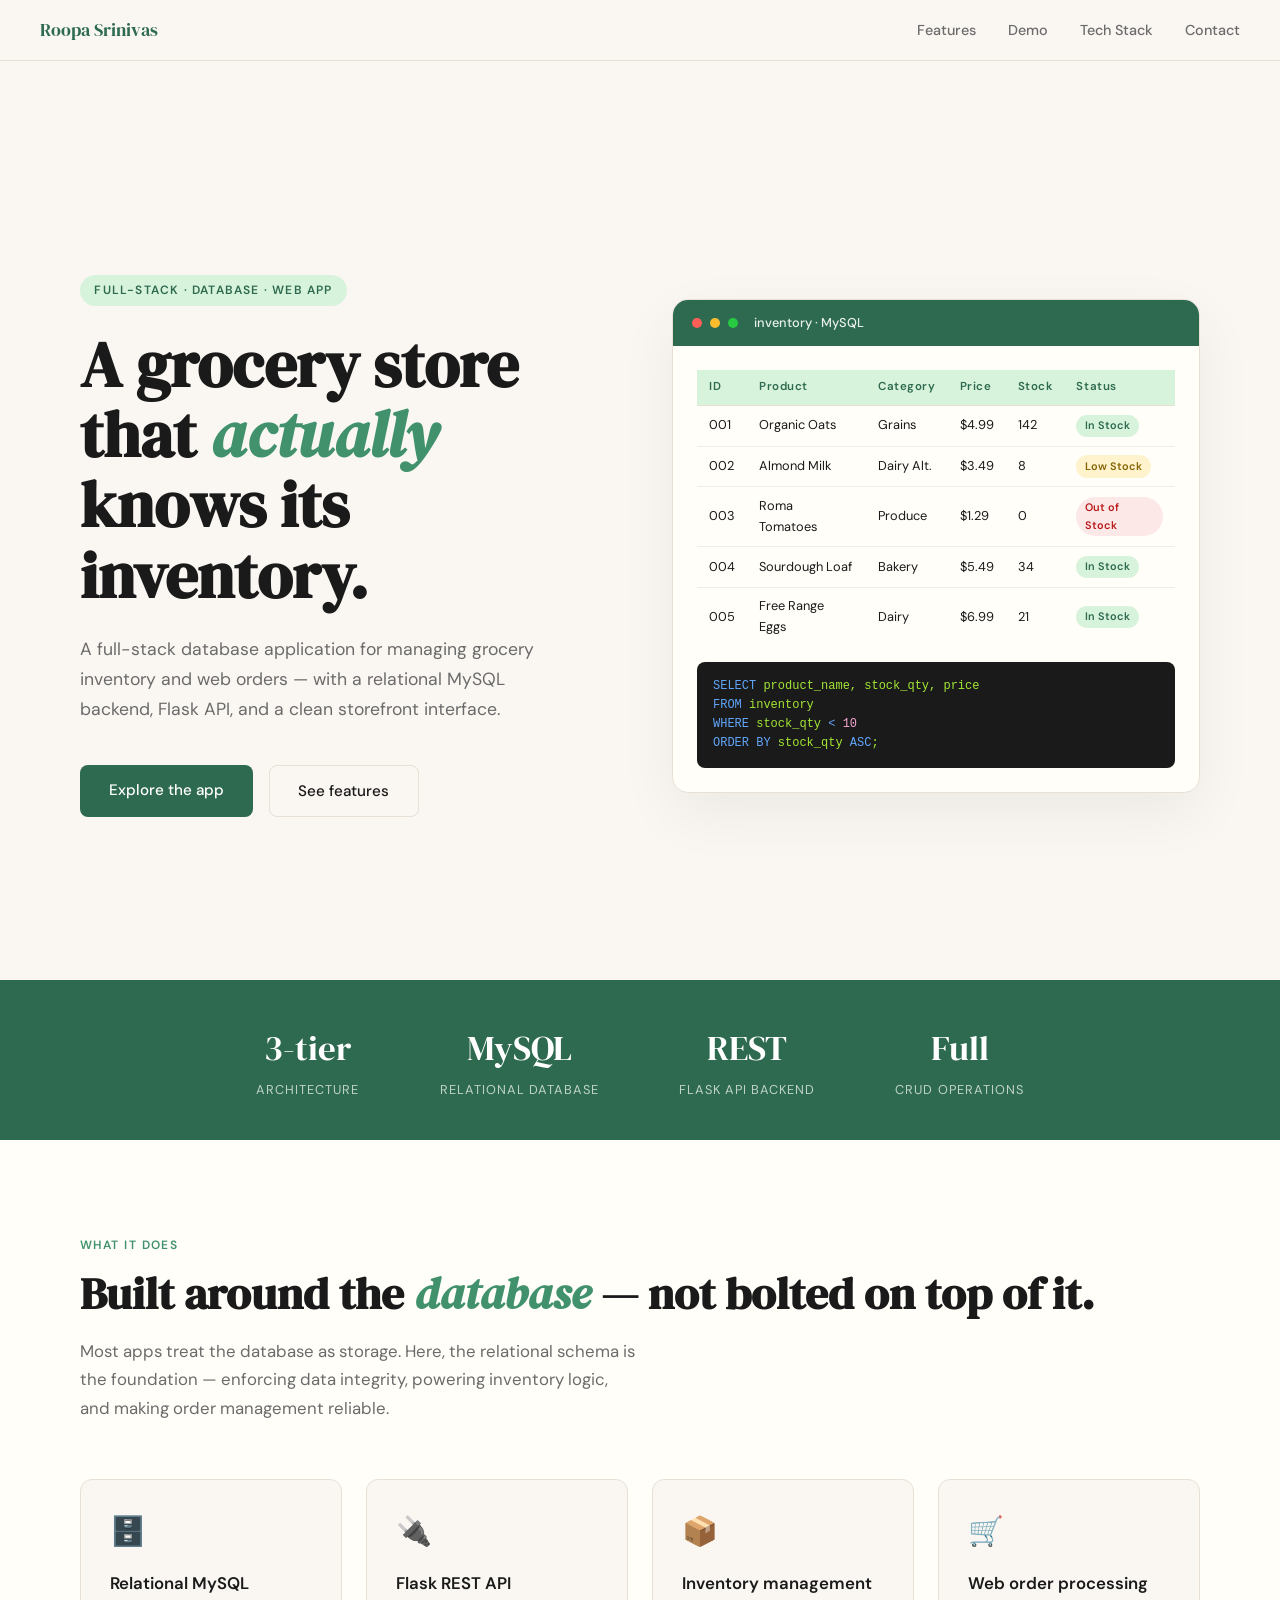
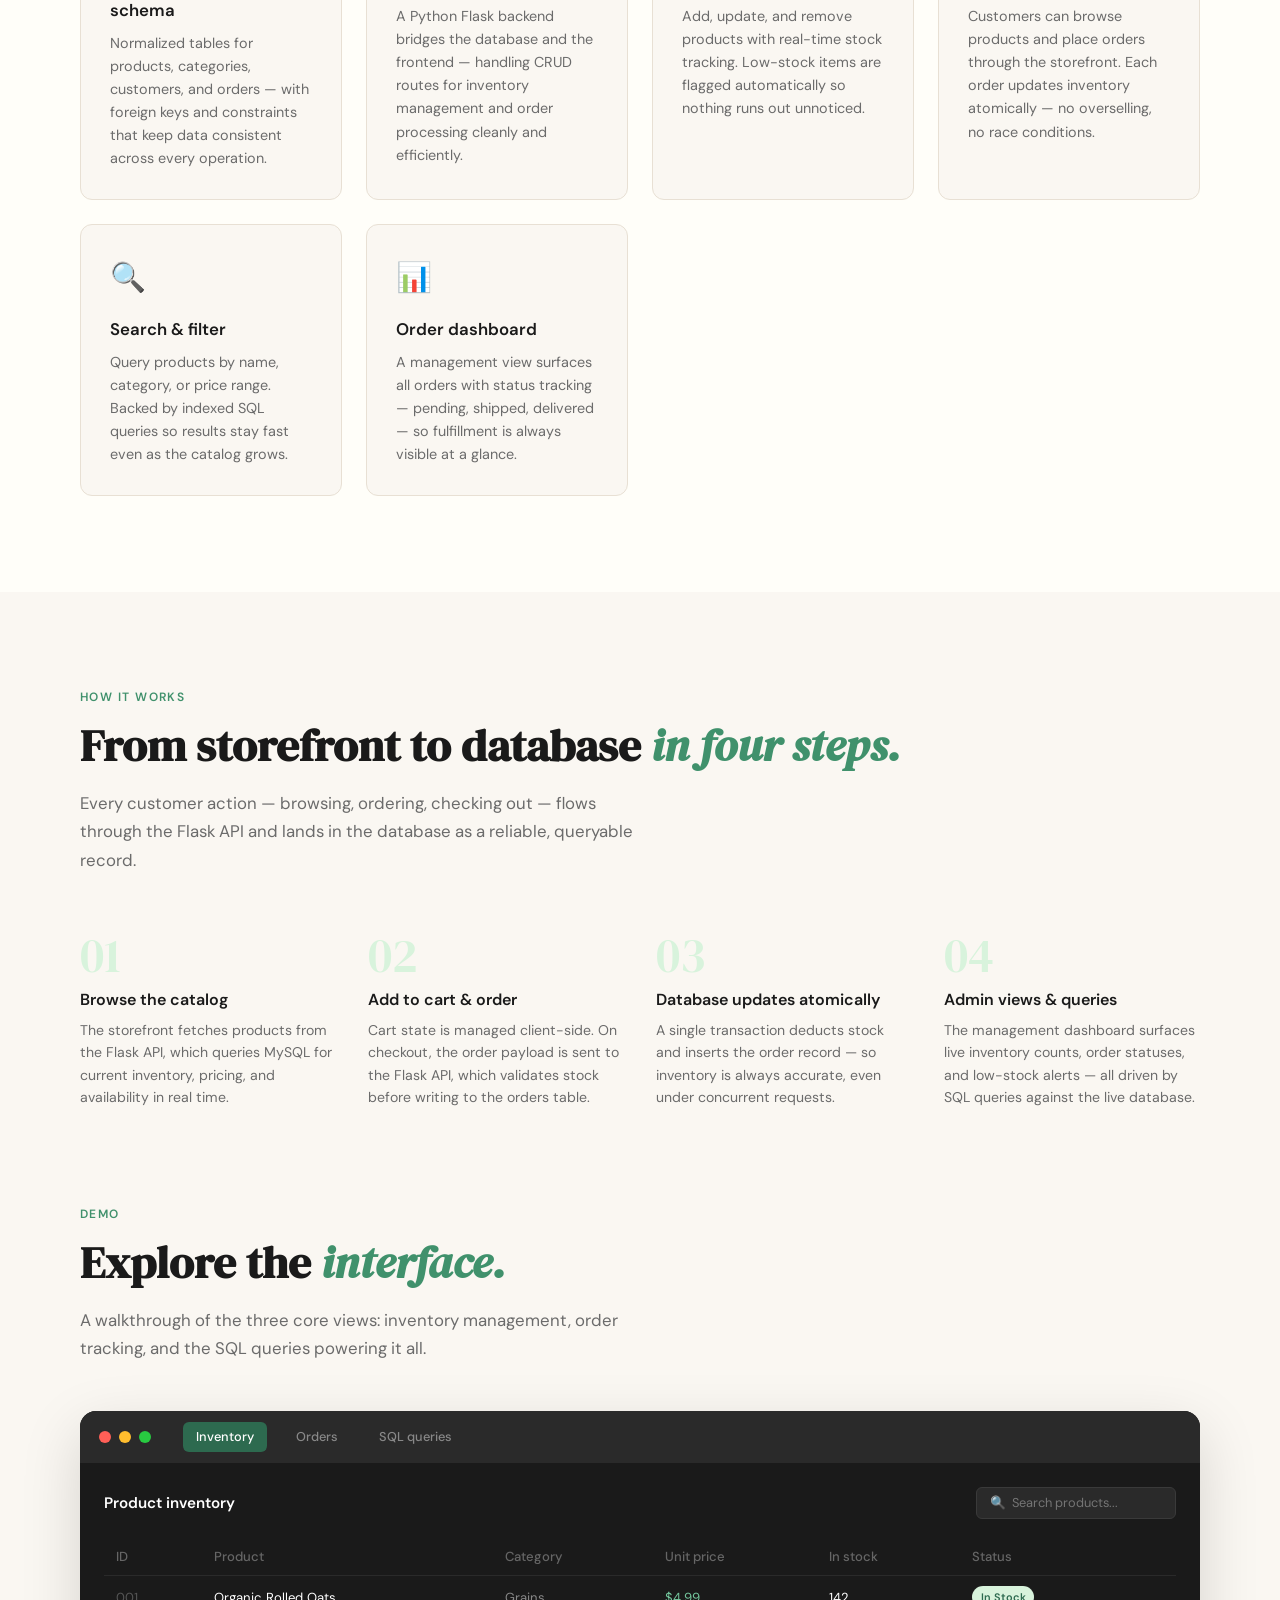
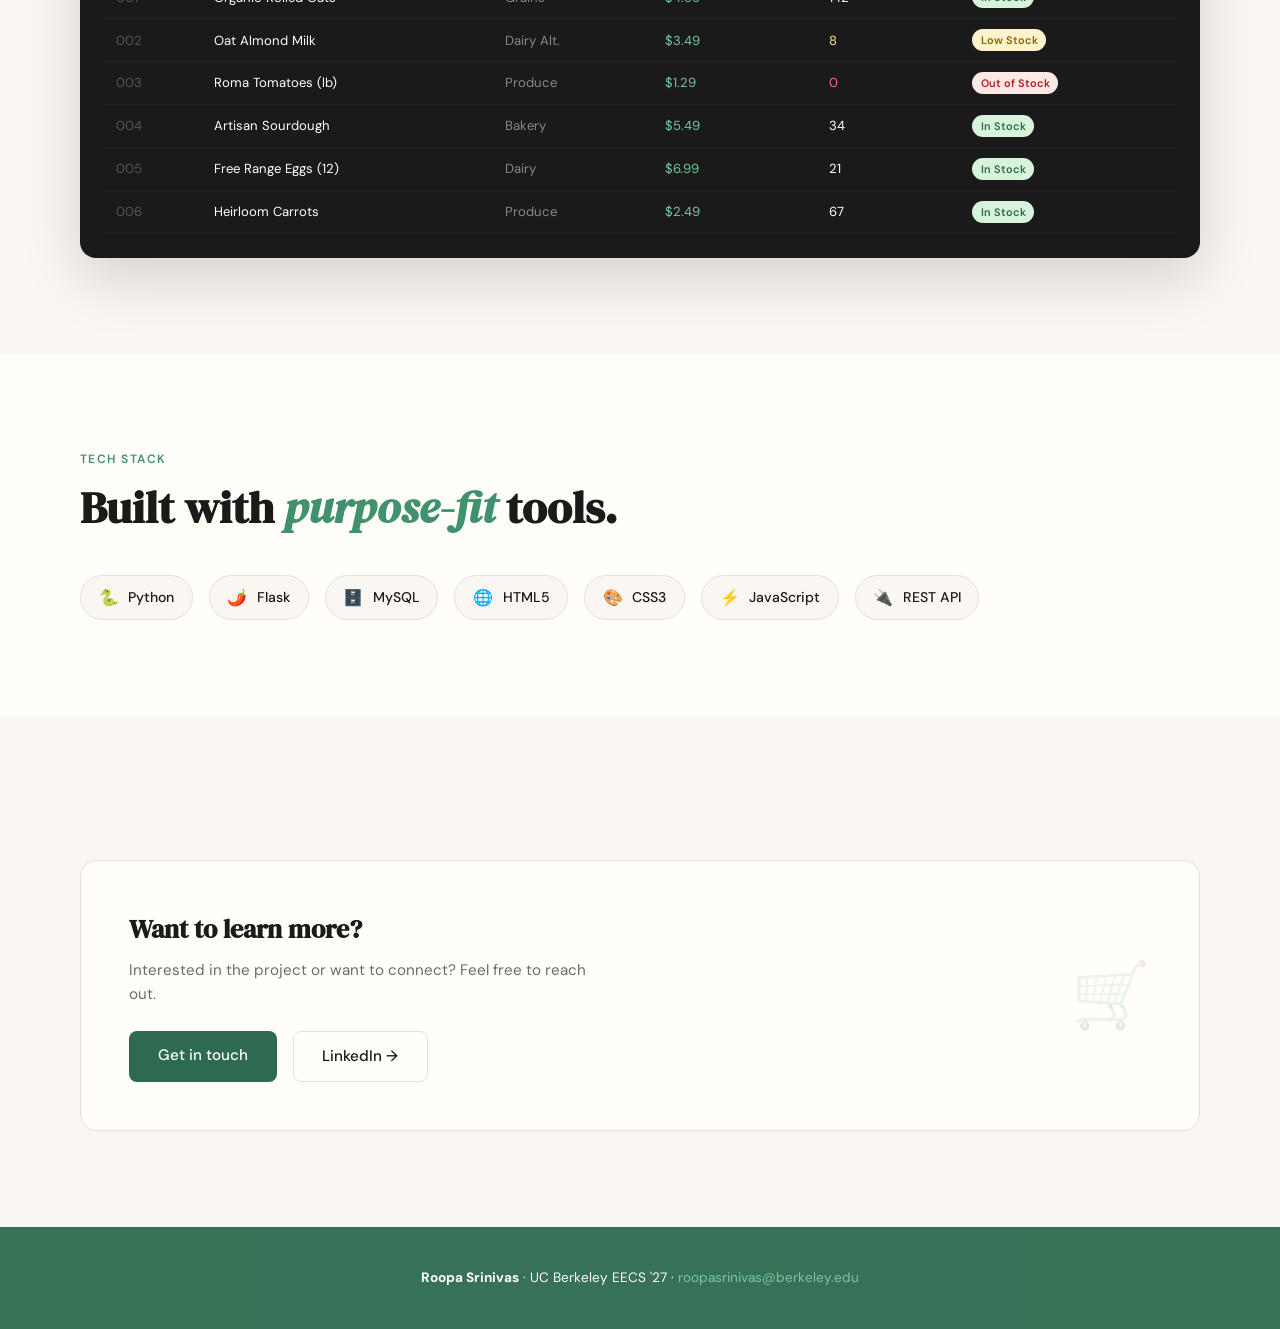
==== index.html @ 38e26d31 "Add initial index.html for grocery store app" ====
<!DOCTYPE html>
<html lang="en">
<head>
<meta charset="UTF-8">
<meta name="viewport" content="width=device-width, initial-scale=1.0">
<title>Grocery Store App — Roopa Srinivas</title>
<link rel="preconnect" href="https://fonts.googleapis.com">
<link href="https://fonts.googleapis.com/css2?family=DM+Serif+Display:ital@0;1&family=DM+Sans:wght@300;400;500;600&display=swap" rel="stylesheet">
<style>
  *, *::before, *::after { box-sizing: border-box; margin: 0; padding: 0; }

  :root {
    --green: #2d6a4f;
    --green-mid: #40916c;
    --green-light: #74c69d;
    --green-pale: #d8f3dc;
    --cream: #faf7f2;
    --warm-white: #fffef9;
    --brown: #5c4033;
    --text: #1a1a1a;
    --text-muted: #6b6b6b;
    --border: #e8e0d4;
  }

  html { scroll-behavior: smooth; }

  body {
    font-family: 'DM Sans', sans-serif;
    background: var(--cream);
    color: var(--text);
    line-height: 1.6;
  }

  /* NAV */
  nav {
    position: fixed; top: 0; left: 0; right: 0; z-index: 100;
    display: flex; align-items: center; justify-content: space-between;
    padding: 1rem 2.5rem;
    background: rgba(250, 247, 242, 0.92);
    backdrop-filter: blur(10px);
    border-bottom: 1px solid var(--border);
  }
  .nav-logo { font-family: 'DM Serif Display', serif; font-size: 1.1rem; color: var(--green); text-decoration: none; }
  .nav-links { display: flex; gap: 2rem; list-style: none; }
  .nav-links a { text-decoration: none; color: var(--text-muted); font-size: 0.9rem; font-weight: 500; transition: color 0.2s; }
  .nav-links a:hover { color: var(--green); }

  /* HERO */
  .hero {
    min-height: 100vh;
    display: grid;
    grid-template-columns: 1fr 1fr;
    align-items: center;
    gap: 4rem;
    padding: 8rem 5rem 6rem;
    max-width: 1300px;
    margin: 0 auto;
  }
  .hero-tag {
    display: inline-block;
    background: var(--green-pale);
    color: var(--green);
    font-size: 0.75rem;
    font-weight: 600;
    letter-spacing: 0.1em;
    text-transform: uppercase;
    padding: 0.35rem 0.9rem;
    border-radius: 999px;
    margin-bottom: 1.5rem;
  }
  .hero h1 {
    font-family: 'DM Serif Display', serif;
    font-size: clamp(2.8rem, 5vw, 4.2rem);
    line-height: 1.1;
    color: var(--text);
    margin-bottom: 1.5rem;
  }
  .hero h1 em { color: var(--green-mid); font-style: italic; }
  .hero p {
    font-size: 1.1rem;
    color: var(--text-muted);
    max-width: 480px;
    margin-bottom: 2.5rem;
    line-height: 1.7;
  }
  .hero-btns { display: flex; gap: 1rem; flex-wrap: wrap; }
  .btn-primary {
    background: var(--green);
    color: white;
    padding: 0.8rem 1.8rem;
    border-radius: 8px;
    text-decoration: none;
    font-weight: 500;
    font-size: 0.95rem;
    transition: background 0.2s, transform 0.15s;
  }
  .btn-primary:hover { background: var(--green-mid); transform: translateY(-1px); }
  .btn-ghost {
    border: 1.5px solid var(--border);
    color: var(--text);
    padding: 0.8rem 1.8rem;
    border-radius: 8px;
    text-decoration: none;
    font-weight: 500;
    font-size: 0.95rem;
    transition: border-color 0.2s, transform 0.15s;
  }
  .btn-ghost:hover { border-color: var(--green-light); transform: translateY(-1px); }

  /* HERO VISUAL */
  .hero-visual {
    background: var(--warm-white);
    border: 1px solid var(--border);
    border-radius: 16px;
    overflow: hidden;
    box-shadow: 0 20px 60px rgba(0,0,0,0.06);
  }
  .db-bar {
    background: var(--green);
    padding: 0.8rem 1.2rem;
    display: flex;
    align-items: center;
    gap: 0.5rem;
  }
  .db-dot { width: 10px; height: 10px; border-radius: 50%; }
  .db-bar-title { color: white; font-size: 0.8rem; font-weight: 500; margin-left: 0.5rem; opacity: 0.9; }
  .db-body { padding: 1.5rem; }
  .db-table { width: 100%; border-collapse: collapse; font-size: 0.8rem; }
  .db-table th {
    text-align: left; padding: 0.5rem 0.75rem;
    background: var(--green-pale); color: var(--green);
    font-weight: 600; font-size: 0.72rem; letter-spacing: 0.05em;
    border-bottom: 1px solid var(--border);
  }
  .db-table td { padding: 0.55rem 0.75rem; border-bottom: 1px solid #f0ece6; color: var(--text); }
  .db-table tr:last-child td { border-bottom: none; }
  .db-table tr:hover td { background: var(--green-pale); }
  .stock-badge {
    display: inline-block; padding: 0.15rem 0.55rem; border-radius: 999px;
    font-size: 0.68rem; font-weight: 600;
  }
  .in-stock { background: #d8f3dc; color: #2d6a4f; }
  .low-stock { background: #fff3cd; color: #856404; }
  .out-stock { background: #fde8e8; color: #b91c1c; }
  .db-query {
    margin-top: 1rem;
    background: #1a1a1a;
    border-radius: 8px;
    padding: 0.9rem 1rem;
    font-family: 'Courier New', monospace;
    font-size: 0.75rem;
    color: #a3e635;
    line-height: 1.6;
  }
  .db-query .kw { color: #60a5fa; }
  .db-query .str { color: #f9a8d4; }

  /* STATS */
  .stats-strip {
    background: var(--green);
    padding: 2.5rem 5rem;
    display: flex; justify-content: center; gap: 5rem;
  }
  .stat { text-align: center; }
  .stat-num { font-family: 'DM Serif Display', serif; font-size: 2.2rem; color: white; }
  .stat-label { font-size: 0.8rem; color: rgba(255,255,255,0.7); margin-top: 0.2rem; text-transform: uppercase; letter-spacing: 0.08em; }

  /* SECTION SHARED */
  section { padding: 6rem 5rem; max-width: 1300px; margin: 0 auto; }
  .section-tag {
    font-size: 0.75rem; font-weight: 600; letter-spacing: 0.12em;
    text-transform: uppercase; color: var(--green-mid); margin-bottom: 0.75rem;
  }
  .section-heading {
    font-family: 'DM Serif Display', serif;
    font-size: clamp(2rem, 3.5vw, 2.8rem);
    line-height: 1.2; margin-bottom: 1rem;
  }
  .section-heading em { color: var(--green-mid); font-style: italic; }
  .section-sub { color: var(--text-muted); font-size: 1.05rem; max-width: 560px; line-height: 1.7; }

  /* FEATURES */
  #features { background: var(--warm-white); padding: 6rem 5rem; max-width: 100%; }
  #features .inner { max-width: 1300px; margin: 0 auto; }
  .features-grid { display: grid; grid-template-columns: repeat(auto-fit, minmax(260px, 1fr)); gap: 1.5rem; margin-top: 3.5rem; }
  .feature-card {
    background: var(--cream);
    border: 1px solid var(--border);
    border-radius: 12px;
    padding: 1.8rem;
    transition: transform 0.2s, box-shadow 0.2s;
  }
  .feature-card:hover { transform: translateY(-3px); box-shadow: 0 12px 30px rgba(0,0,0,0.07); }
  .feature-icon { font-size: 1.8rem; margin-bottom: 1rem; }
  .feature-card h3 { font-size: 1.05rem; font-weight: 600; margin-bottom: 0.5rem; }
  .feature-card p { font-size: 0.9rem; color: var(--text-muted); line-height: 1.6; }

  /* HOW IT WORKS */
  .steps { display: grid; grid-template-columns: repeat(auto-fit, minmax(220px, 1fr)); gap: 2rem; margin-top: 3.5rem; }
  .step { position: relative; }
  .step-num {
    font-family: 'DM Serif Display', serif;
    font-size: 3rem; color: var(--green-pale);
    line-height: 1; margin-bottom: 0.5rem;
  }
  .step h3 { font-size: 1rem; font-weight: 600; margin-bottom: 0.4rem; }
  .step p { font-size: 0.88rem; color: var(--text-muted); line-height: 1.6; }

  /* TECH STACK */
  #tech { background: var(--warm-white); padding: 6rem 5rem; max-width: 100%; }
  #tech .inner { max-width: 1300px; margin: 0 auto; }
  .tech-grid { display: flex; flex-wrap: wrap; gap: 1rem; margin-top: 2.5rem; }
  .tech-pill {
    display: flex; align-items: center; gap: 0.6rem;
    background: var(--cream); border: 1px solid var(--border);
    border-radius: 999px; padding: 0.55rem 1.1rem;
    font-size: 0.88rem; font-weight: 500;
  }
  .tech-pill .icon { font-size: 1rem; }

  /* DEMO */
  .demo-wrap {
    background: #1a1a1a;
    border-radius: 16px;
    overflow: hidden;
    margin-top: 3rem;
    box-shadow: 0 20px 60px rgba(0,0,0,0.15);
  }
  .demo-topbar {
    background: #2a2a2a;
    padding: 0.7rem 1.2rem;
    display: flex; align-items: center; gap: 0.5rem;
  }
  .demo-dot { width: 12px; height: 12px; border-radius: 50%; }
  .demo-tabs { display: flex; gap: 1rem; margin-left: 1.5rem; }
  .demo-tab {
    color: #888; font-size: 0.8rem; font-weight: 500;
    padding: 0.3rem 0.8rem; border-radius: 6px;
    cursor: pointer; transition: all 0.2s;
  }
  .demo-tab.active { background: var(--green); color: white; }
  .demo-body { padding: 1.5rem; }
  .demo-panel { display: none; }
  .demo-panel.active { display: block; }

  /* Inventory panel */
  .inv-header { display: flex; justify-content: space-between; align-items: center; margin-bottom: 1.2rem; }
  .inv-header h4 { color: white; font-size: 0.95rem; font-weight: 600; }
  .inv-search {
    background: #2a2a2a; border: 1px solid #3a3a3a; border-radius: 6px;
    padding: 0.4rem 0.8rem; color: #aaa; font-size: 0.8rem; width: 200px;
    font-family: 'DM Sans', sans-serif;
  }
  .inv-table { width: 100%; border-collapse: collapse; font-size: 0.82rem; }
  .inv-table th { text-align: left; padding: 0.5rem 0.75rem; color: #666; font-weight: 500; border-bottom: 1px solid #2a2a2a; }
  .inv-table td { padding: 0.6rem 0.75rem; color: #ccc; border-bottom: 1px solid #222; }
  .inv-table tr:hover td { background: #222; }

  /* Orders panel */
  .order-list { display: flex; flex-direction: column; gap: 0.75rem; }
  .order-card {
    background: #222; border-radius: 8px; padding: 1rem 1.2rem;
    display: flex; justify-content: space-between; align-items: center;
  }
  .order-id { color: var(--green-light); font-size: 0.8rem; font-weight: 600; }
  .order-items { color: #aaa; font-size: 0.8rem; margin-top: 0.2rem; }
  .order-total { color: white; font-weight: 600; font-size: 0.95rem; }
  .order-status {
    font-size: 0.72rem; font-weight: 600; padding: 0.2rem 0.6rem;
    border-radius: 999px; margin-top: 0.3rem; text-align: right;
  }
  .status-processing { background: rgba(96, 165, 250, 0.15); color: #60a5fa; }
  .status-shipped { background: rgba(116, 198, 157, 0.15); color: #74c69d; }
  .status-delivered { background: rgba(163, 230, 53, 0.1); color: #a3e635; }

  /* SQL panel */
  .sql-panel { font-family: 'Courier New', monospace; font-size: 0.8rem; line-height: 1.8; }
  .sql-panel .kw { color: #60a5fa; }
  .sql-panel .fn { color: #c084fc; }
  .sql-panel .str { color: #f9a8d4; }
  .sql-panel .cmt { color: #555; }
  .sql-panel .num { color: #fde68a; }
  .sql-result { margin-top: 1rem; border-top: 1px solid #2a2a2a; padding-top: 1rem; color: #74c69d; font-size: 0.78rem; }

  /* FOOTER */
  footer {
    background: var(--green);
    color: white;
    text-align: center;
    padding: 2.5rem;
    font-size: 0.85rem;
    opacity: 0.95;
  }
  footer a { color: var(--green-light); text-decoration: none; }

  /* OPEN SOURCE */
  .oss-wrap {
    background: var(--warm-white);
    border: 1px solid var(--border);
    border-radius: 16px;
    padding: 3rem;
    margin-top: 3rem;
    display: flex; justify-content: space-between; align-items: center; gap: 2rem;
    flex-wrap: wrap;
  }
  .oss-wrap h3 { font-family: 'DM Serif Display', serif; font-size: 1.6rem; margin-bottom: 0.5rem; }
  .oss-wrap p { color: var(--text-muted); font-size: 0.95rem; max-width: 460px; }
  .oss-btns { display: flex; gap: 1rem; flex-wrap: wrap; margin-top: 1.5rem; }

  @media (max-width: 900px) {
    .hero { grid-template-columns: 1fr; padding: 7rem 2rem 4rem; gap: 3rem; }
    section { padding: 4rem 2rem; }
    #features, #tech { padding: 4rem 2rem; }
    .stats-strip { padding: 2rem; gap: 2rem; flex-wrap: wrap; }
    nav { padding: 1rem 1.5rem; }
    .nav-links { gap: 1.2rem; }
  }
</style>
</head>
<body>

<nav>
  <a href="#" class="nav-logo">Roopa Srinivas</a>
  <ul class="nav-links">
    <li><a href="#features">Features</a></li>
    <li><a href="#demo">Demo</a></li>
    <li><a href="#tech">Tech Stack</a></li>
    <li><a href="mailto:roopasrinivas@berkeley.edu">Contact</a></li>
  </ul>
</nav>

<!-- HERO -->
<div style="padding-top: 80px;">
  <div class="hero">
    <div class="hero-text">
      <span class="hero-tag">Full-Stack · Database · Web App</span>
      <h1>A grocery store that <em>actually</em> knows its inventory.</h1>
      <p>A full-stack database application for managing grocery inventory and web orders — with a relational MySQL backend, Flask API, and a clean storefront interface.</p>
      <div class="hero-btns">
        <a href="#demo" class="btn-primary">Explore the app</a>
        <a href="#features" class="btn-ghost">See features</a>
      </div>
    </div>
    <div class="hero-visual">
      <div class="db-bar">
        <div class="db-dot" style="background:#ff5f57"></div>
        <div class="db-dot" style="background:#ffbd2e"></div>
        <div class="db-dot" style="background:#28ca41"></div>
        <span class="db-bar-title">inventory · MySQL</span>
      </div>
      <div class="db-body">
        <table class="db-table">
          <thead>
            <tr><th>ID</th><th>Product</th><th>Category</th><th>Price</th><th>Stock</th><th>Status</th></tr>
          </thead>
          <tbody>
            <tr><td>001</td><td>Organic Oats</td><td>Grains</td><td>$4.99</td><td>142</td><td><span class="stock-badge in-stock">In Stock</span></td></tr>
            <tr><td>002</td><td>Almond Milk</td><td>Dairy Alt.</td><td>$3.49</td><td>8</td><td><span class="stock-badge low-stock">Low Stock</span></td></tr>
            <tr><td>003</td><td>Roma Tomatoes</td><td>Produce</td><td>$1.29</td><td>0</td><td><span class="stock-badge out-stock">Out of Stock</span></td></tr>
            <tr><td>004</td><td>Sourdough Loaf</td><td>Bakery</td><td>$5.49</td><td>34</td><td><span class="stock-badge in-stock">In Stock</span></td></tr>
            <tr><td>005</td><td>Free Range Eggs</td><td>Dairy</td><td>$6.99</td><td>21</td><td><span class="stock-badge in-stock">In Stock</span></td></tr>
          </tbody>
        </table>
        <div class="db-query">
          <span class="kw">SELECT</span> product_name, stock_qty, price<br>
          <span class="kw">FROM</span> inventory<br>
          <span class="kw">WHERE</span> stock_qty <span class="kw">&lt;</span> <span class="str">10</span><br>
          <span class="kw">ORDER BY</span> stock_qty <span class="kw">ASC</span>;
        </div>
      </div>
    </div>
  </div>
</div>

<!-- STATS -->
<div class="stats-strip">
  <div class="stat"><div class="stat-num">3-tier</div><div class="stat-label">Architecture</div></div>
  <div class="stat"><div class="stat-num">MySQL</div><div class="stat-label">Relational database</div></div>
  <div class="stat"><div class="stat-num">REST</div><div class="stat-label">Flask API backend</div></div>
  <div class="stat"><div class="stat-num">Full</div><div class="stat-label">CRUD operations</div></div>
</div>

<!-- FEATURES -->
<div id="features" style="background: var(--warm-white); padding: 6rem 0;">
  <div class="inner" style="max-width: 1300px; margin: 0 auto; padding: 0 5rem;">
    <p class="section-tag">What it does</p>
    <h2 class="section-heading">Built around the <em>database</em> — not bolted on top of it.</h2>
    <p class="section-sub">Most apps treat the database as storage. Here, the relational schema is the foundation — enforcing data integrity, powering inventory logic, and making order management reliable.</p>
    <div class="features-grid">
      <div class="feature-card">
        <div class="feature-icon">🗄️</div>
        <h3>Relational MySQL schema</h3>
        <p>Normalized tables for products, categories, customers, and orders — with foreign keys and constraints that keep data consistent across every operation.</p>
      </div>
      <div class="feature-card">
        <div class="feature-icon">🔌</div>
        <h3>Flask REST API</h3>
        <p>A Python Flask backend bridges the database and the frontend — handling CRUD routes for inventory management and order processing cleanly and efficiently.</p>
      </div>
      <div class="feature-card">
        <div class="feature-icon">📦</div>
        <h3>Inventory management</h3>
        <p>Add, update, and remove products with real-time stock tracking. Low-stock items are flagged automatically so nothing runs out unnoticed.</p>
      </div>
      <div class="feature-card">
        <div class="feature-icon">🛒</div>
        <h3>Web order processing</h3>
        <p>Customers can browse products and place orders through the storefront. Each order updates inventory atomically — no overselling, no race conditions.</p>
      </div>
      <div class="feature-card">
        <div class="feature-icon">🔍</div>
        <h3>Search & filter</h3>
        <p>Query products by name, category, or price range. Backed by indexed SQL queries so results stay fast even as the catalog grows.</p>
      </div>
      <div class="feature-card">
        <div class="feature-icon">📊</div>
        <h3>Order dashboard</h3>
        <p>A management view surfaces all orders with status tracking — pending, shipped, delivered — so fulfillment is always visible at a glance.</p>
      </div>
    </div>
  </div>
</div>

<!-- HOW IT WORKS -->
<section id="how">
  <p class="section-tag">How it works</p>
  <h2 class="section-heading">From storefront to database <em>in four steps.</em></h2>
  <p class="section-sub">Every customer action — browsing, ordering, checking out — flows through the Flask API and lands in the database as a reliable, queryable record.</p>
  <div class="steps">
    <div class="step">
      <div class="step-num">01</div>
      <h3>Browse the catalog</h3>
      <p>The storefront fetches products from the Flask API, which queries MySQL for current inventory, pricing, and availability in real time.</p>
    </div>
    <div class="step">
      <div class="step-num">02</div>
      <h3>Add to cart & order</h3>
      <p>Cart state is managed client-side. On checkout, the order payload is sent to the Flask API, which validates stock before writing to the orders table.</p>
    </div>
    <div class="step">
      <div class="step-num">03</div>
      <h3>Database updates atomically</h3>
      <p>A single transaction deducts stock and inserts the order record — so inventory is always accurate, even under concurrent requests.</p>
    </div>
    <div class="step">
      <div class="step-num">04</div>
      <h3>Admin views & queries</h3>
      <p>The management dashboard surfaces live inventory counts, order statuses, and low-stock alerts — all driven by SQL queries against the live database.</p>
    </div>
  </div>
</section>

<!-- DEMO -->
<section id="demo" style="padding-top: 0;">
  <p class="section-tag">Demo</p>
  <h2 class="section-heading">Explore the <em>interface.</em></h2>
  <p class="section-sub">A walkthrough of the three core views: inventory management, order tracking, and the SQL queries powering it all.</p>
  <div class="demo-wrap">
    <div class="demo-topbar">
      <div class="demo-dot" style="background:#ff5f57"></div>
      <div class="demo-dot" style="background:#ffbd2e"></div>
      <div class="demo-dot" style="background:#28ca41"></div>
      <div class="demo-tabs">
        <div class="demo-tab active" onclick="switchTab(this,'inventory')">Inventory</div>
        <div class="demo-tab" onclick="switchTab(this,'orders')">Orders</div>
        <div class="demo-tab" onclick="switchTab(this,'sql')">SQL queries</div>
      </div>
    </div>
    <div class="demo-body">

      <div class="demo-panel active" id="panel-inventory">
        <div class="inv-header">
          <h4>Product inventory</h4>
          <input class="inv-search" type="text" placeholder="🔍  Search products..." readonly>
        </div>
        <table class="inv-table">
          <thead><tr><th>ID</th><th>Product</th><th>Category</th><th>Unit price</th><th>In stock</th><th>Status</th></tr></thead>
          <tbody>
            <tr><td style="color:#555">001</td><td style="color:white">Organic Rolled Oats</td><td style="color:#888">Grains</td><td style="color:#74c69d">$4.99</td><td style="color:white">142</td><td><span class="stock-badge in-stock">In Stock</span></td></tr>
            <tr><td style="color:#555">002</td><td style="color:white">Oat Almond Milk</td><td style="color:#888">Dairy Alt.</td><td style="color:#74c69d">$3.49</td><td style="color:#fde68a">8</td><td><span class="stock-badge low-stock">Low Stock</span></td></tr>
            <tr><td style="color:#555">003</td><td style="color:white">Roma Tomatoes (lb)</td><td style="color:#888">Produce</td><td style="color:#74c69d">$1.29</td><td style="color:#f87171">0</td><td><span class="stock-badge out-stock">Out of Stock</span></td></tr>
            <tr><td style="color:#555">004</td><td style="color:white">Artisan Sourdough</td><td style="color:#888">Bakery</td><td style="color:#74c69d">$5.49</td><td style="color:white">34</td><td><span class="stock-badge in-stock">In Stock</span></td></tr>
            <tr><td style="color:#555">005</td><td style="color:white">Free Range Eggs (12)</td><td style="color:#888">Dairy</td><td style="color:#74c69d">$6.99</td><td style="color:white">21</td><td><span class="stock-badge in-stock">In Stock</span></td></tr>
            <tr><td style="color:#555">006</td><td style="color:white">Heirloom Carrots</td><td style="color:#888">Produce</td><td style="color:#74c69d">$2.49</td><td style="color:white">67</td><td><span class="stock-badge in-stock">In Stock</span></td></tr>
          </tbody>
        </table>
      </div>

      <div class="demo-panel" id="panel-orders">
        <div class="inv-header">
          <h4 style="color:white">Web orders</h4>
          <span style="color:#555; font-size:0.8rem">6 orders this week</span>
        </div>
        <div class="order-list">
          <div class="order-card">
            <div>
              <div class="order-id">#ORD-2041</div>
              <div class="order-items">Organic Oats × 2, Sourdough × 1, Eggs × 1</div>
            </div>
            <div style="text-align:right">
              <div class="order-total">$22.46</div>
              <div class="order-status status-delivered">Delivered</div>
            </div>
          </div>
          <div class="order-card">
            <div>
              <div class="order-id">#ORD-2042</div>
              <div class="order-items">Almond Milk × 3, Carrots × 2</div>
            </div>
            <div style="text-align:right">
              <div class="order-total">$15.45</div>
              <div class="order-status status-shipped">Shipped</div>
            </div>
          </div>
          <div class="order-card">
            <div>
              <div class="order-id">#ORD-2043</div>
              <div class="order-items">Sourdough × 2, Eggs × 2, Carrots × 1</div>
            </div>
            <div style="text-align:right">
              <div class="order-total">$27.44</div>
              <div class="order-status status-processing">Processing</div>
            </div>
          </div>
        </div>
      </div>

      <div class="demo-panel" id="panel-sql">
        <div class="sql-panel" style="color:#ccc">
          <div class="cmt">-- Get all low-stock items (under 10 units)</div>
          <div><span class="kw">SELECT</span> p.product_name, p.stock_qty, c.category_name</div>
          <div><span class="kw">FROM</span> products p</div>
          <div><span class="kw">JOIN</span> categories c <span class="kw">ON</span> p.category_id = c.id</div>
          <div><span class="kw">WHERE</span> p.stock_qty <span class="kw">&lt;</span> <span class="num">10</span></div>
          <div><span class="kw">ORDER BY</span> p.stock_qty <span class="kw">ASC</span>;</div>
          <br>
          <div class="cmt">-- Place an order (atomic transaction)</div>
          <div><span class="kw">START TRANSACTION</span>;</div>
          <div><span class="kw">INSERT INTO</span> orders (customer_id, total) <span class="kw">VALUES</span> (<span class="num">44</span>, <span class="num">22.46</span>);</div>
          <div><span class="kw">UPDATE</span> products <span class="kw">SET</span> stock_qty = stock_qty - <span class="num">2</span> <span class="kw">WHERE</span> id = <span class="num">1</span>;</div>
          <div><span class="kw">COMMIT</span>;</div>
          <br>
          <div class="cmt">-- Revenue by category this week</div>
          <div><span class="kw">SELECT</span> c.category_name, <span class="fn">SUM</span>(oi.qty * p.price) <span class="kw">AS</span> revenue</div>
          <div><span class="kw">FROM</span> order_items oi</div>
          <div><span class="kw">JOIN</span> products p <span class="kw">ON</span> oi.product_id = p.id</div>
          <div><span class="kw">JOIN</span> categories c <span class="kw">ON</span> p.category_id = c.id</div>
          <div><span class="kw">GROUP BY</span> c.category_name <span class="kw">ORDER BY</span> revenue <span class="kw">DESC</span>;</div>
          <div class="sql-result">✓ Query executed · 4 rows returned · 2ms</div>
        </div>
      </div>

    </div>
  </div>
</section>

<!-- TECH STACK -->
<div id="tech" style="background: var(--warm-white); padding: 6rem 0;">
  <div class="inner" style="max-width: 1300px; margin: 0 auto; padding: 0 5rem;">
    <p class="section-tag">Tech stack</p>
    <h2 class="section-heading">Built with <em>purpose-fit</em> tools.</h2>
    <div class="tech-grid">
      <div class="tech-pill"><span class="icon">🐍</span> Python</div>
      <div class="tech-pill"><span class="icon">🌶️</span> Flask</div>
      <div class="tech-pill"><span class="icon">🗄️</span> MySQL</div>
      <div class="tech-pill"><span class="icon">🌐</span> HTML5</div>
      <div class="tech-pill"><span class="icon">🎨</span> CSS3</div>
      <div class="tech-pill"><span class="icon">⚡</span> JavaScript</div>
      <div class="tech-pill"><span class="icon">🔌</span> REST API</div>
    </div>
  </div>
</div>

<!-- CONTACT -->
<section>
  <div class="oss-wrap">
    <div>
      <h3>Want to learn more?</h3>
      <p>Interested in the project or want to connect? Feel free to reach out.</p>
      <div class="oss-btns">
        <a href="mailto:roopasrinivas@berkeley.edu" class="btn-primary">Get in touch</a>
        <a href="https://linkedin.com/in/roopa-srinivas" class="btn-ghost" target="_blank">LinkedIn →</a>
      </div>
    </div>
    <div style="font-size:4rem; opacity:0.15">🛒</div>
  </div>
</section>

<footer>
  <p><strong>Roopa Srinivas</strong> · UC Berkeley EECS '27 · <a href="mailto:roopasrinivas@berkeley.edu">roopasrinivas@berkeley.edu</a></p>
</footer>

<script>
  function switchTab(el, panel) {
    document.querySelectorAll('.demo-tab').forEach(t => t.classList.remove('active'));
    document.querySelectorAll('.demo-panel').forEach(p => p.classList.remove('active'));
    el.classList.add('active');
    document.getElementById('panel-' + panel).classList.add('active');
  }
</script>
</body>
</html>
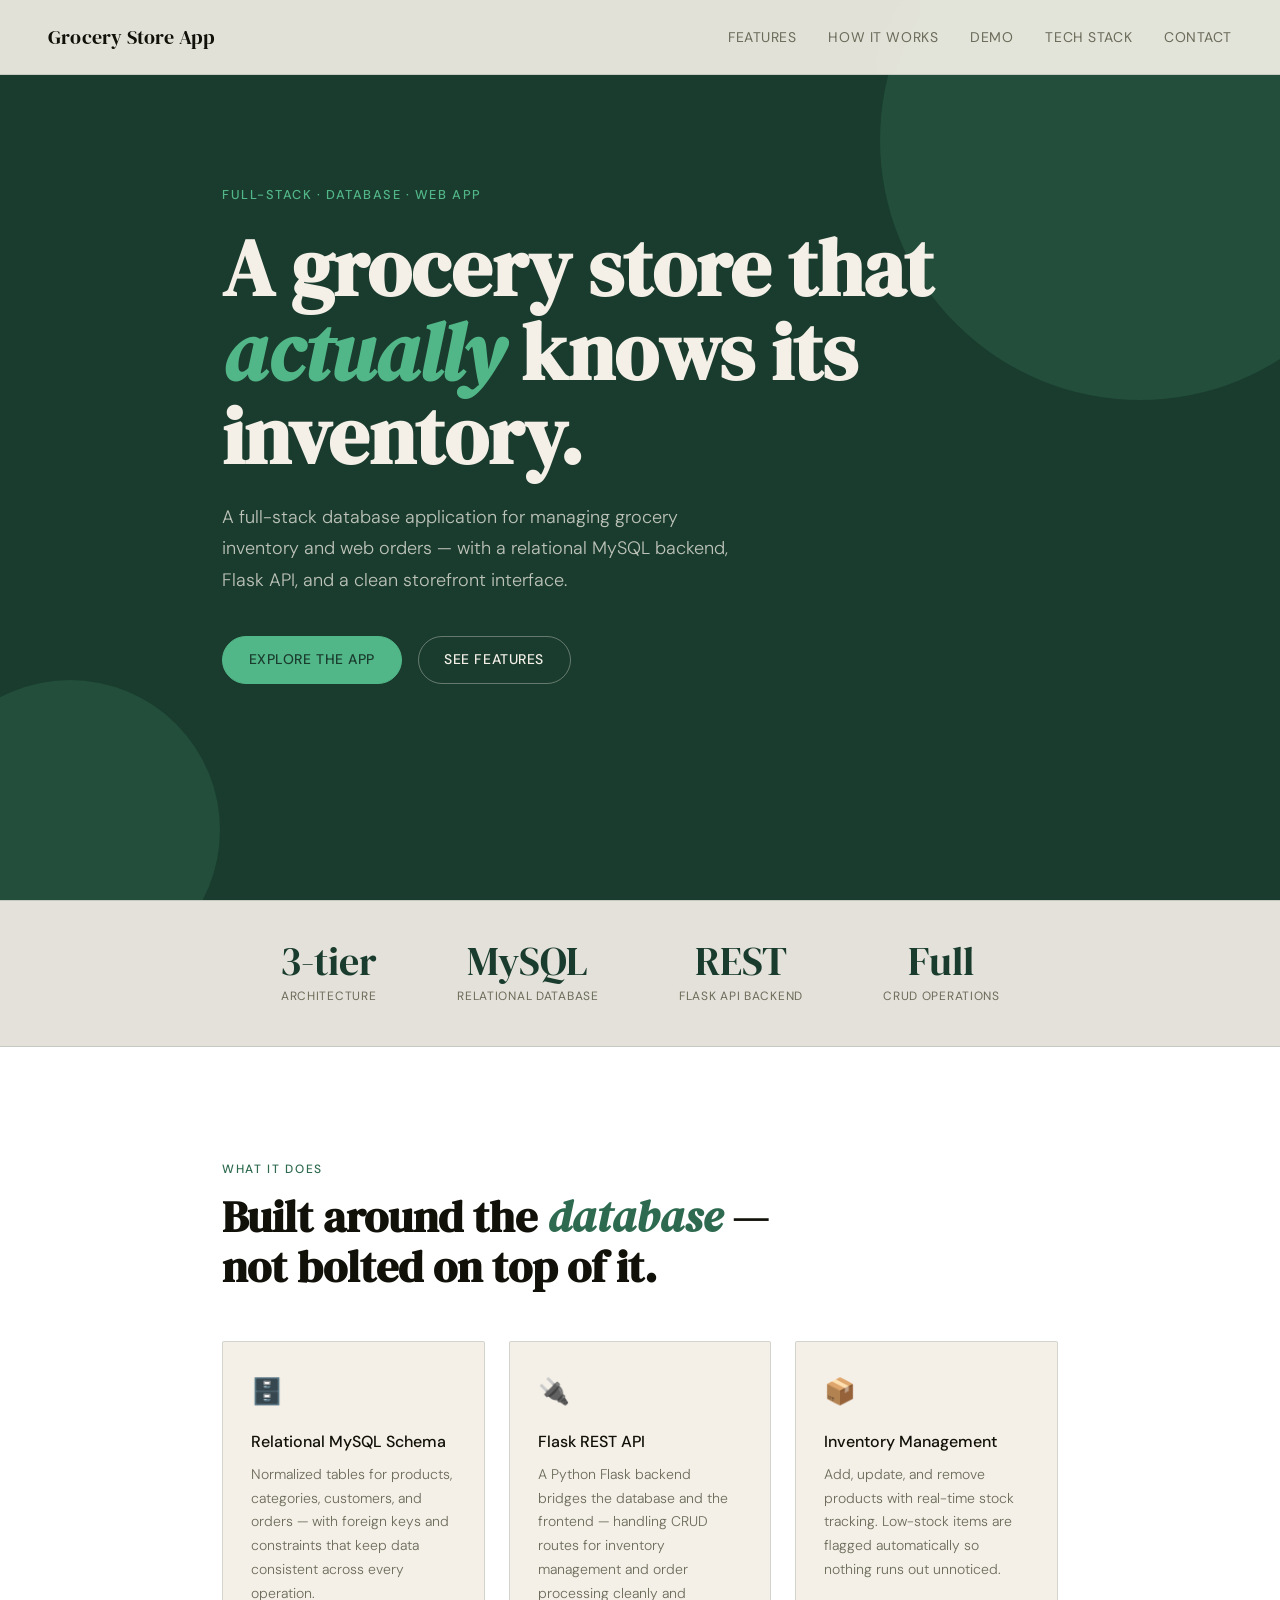
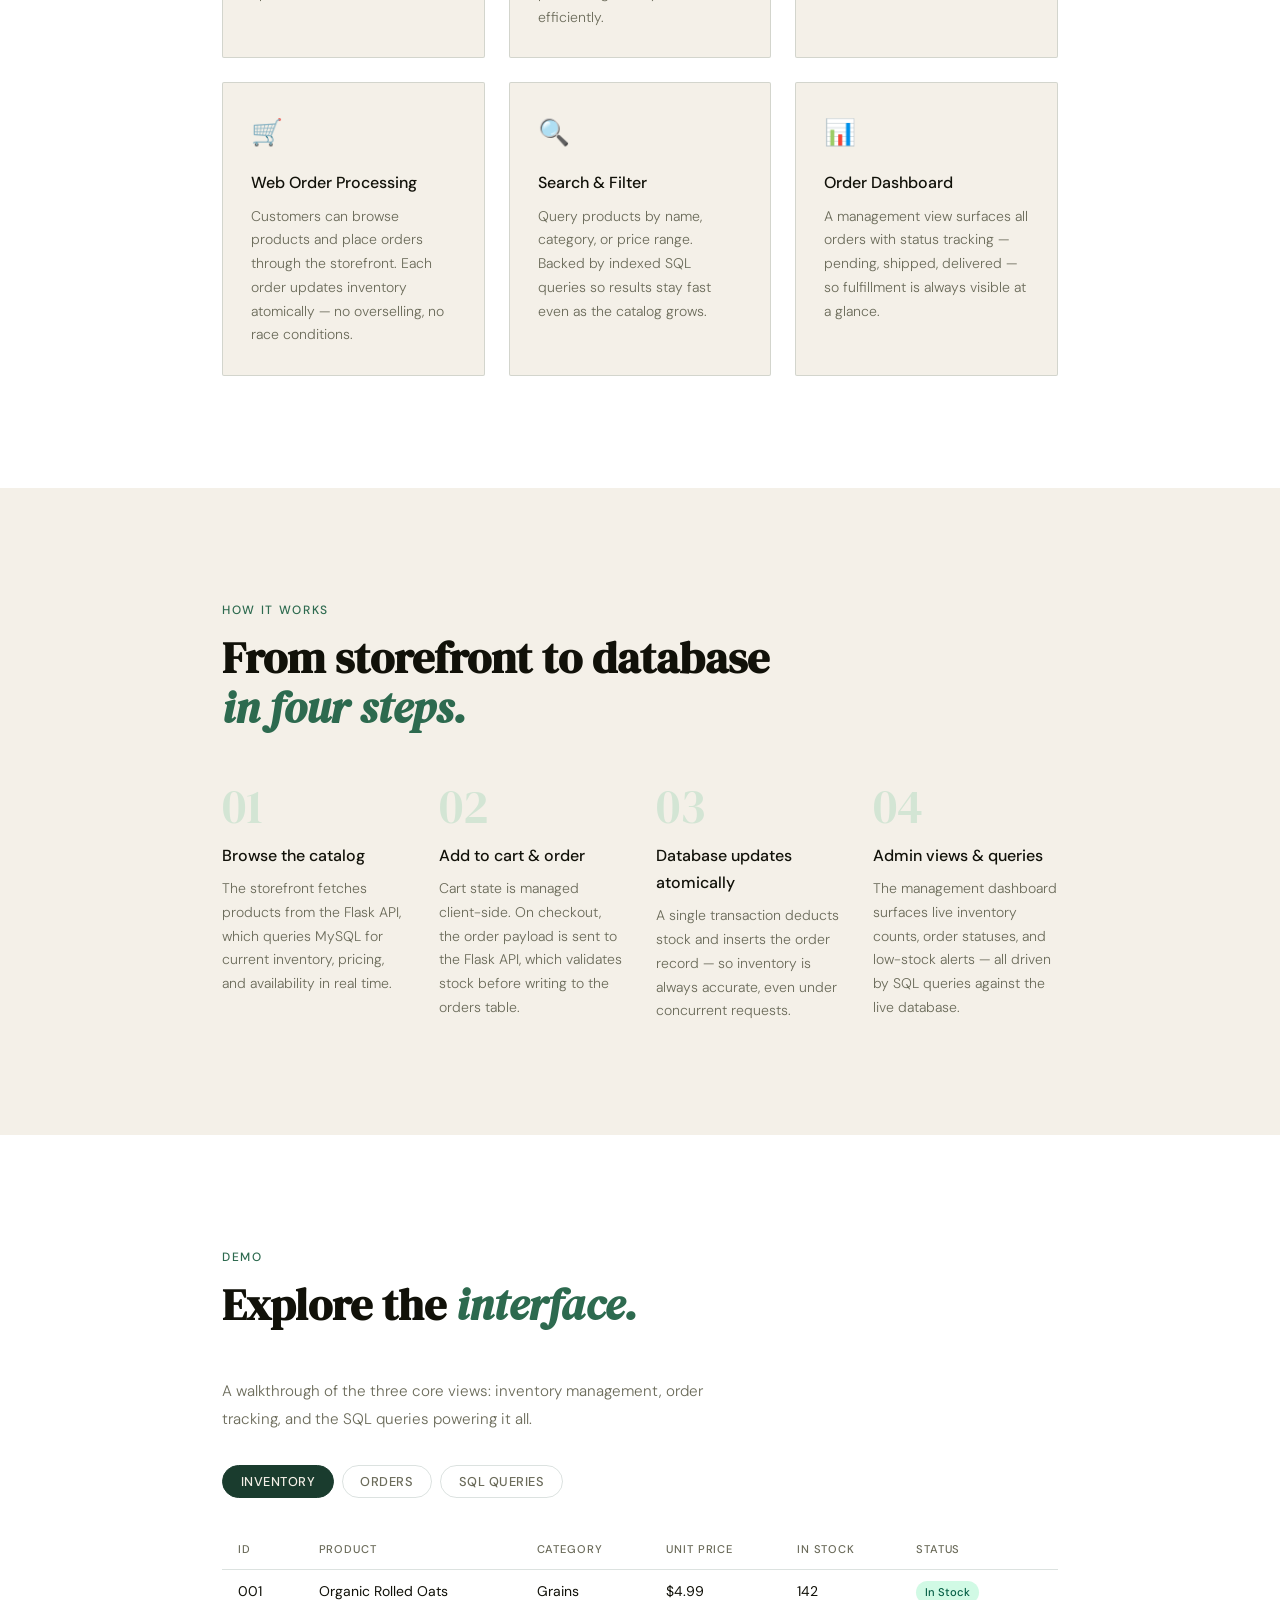
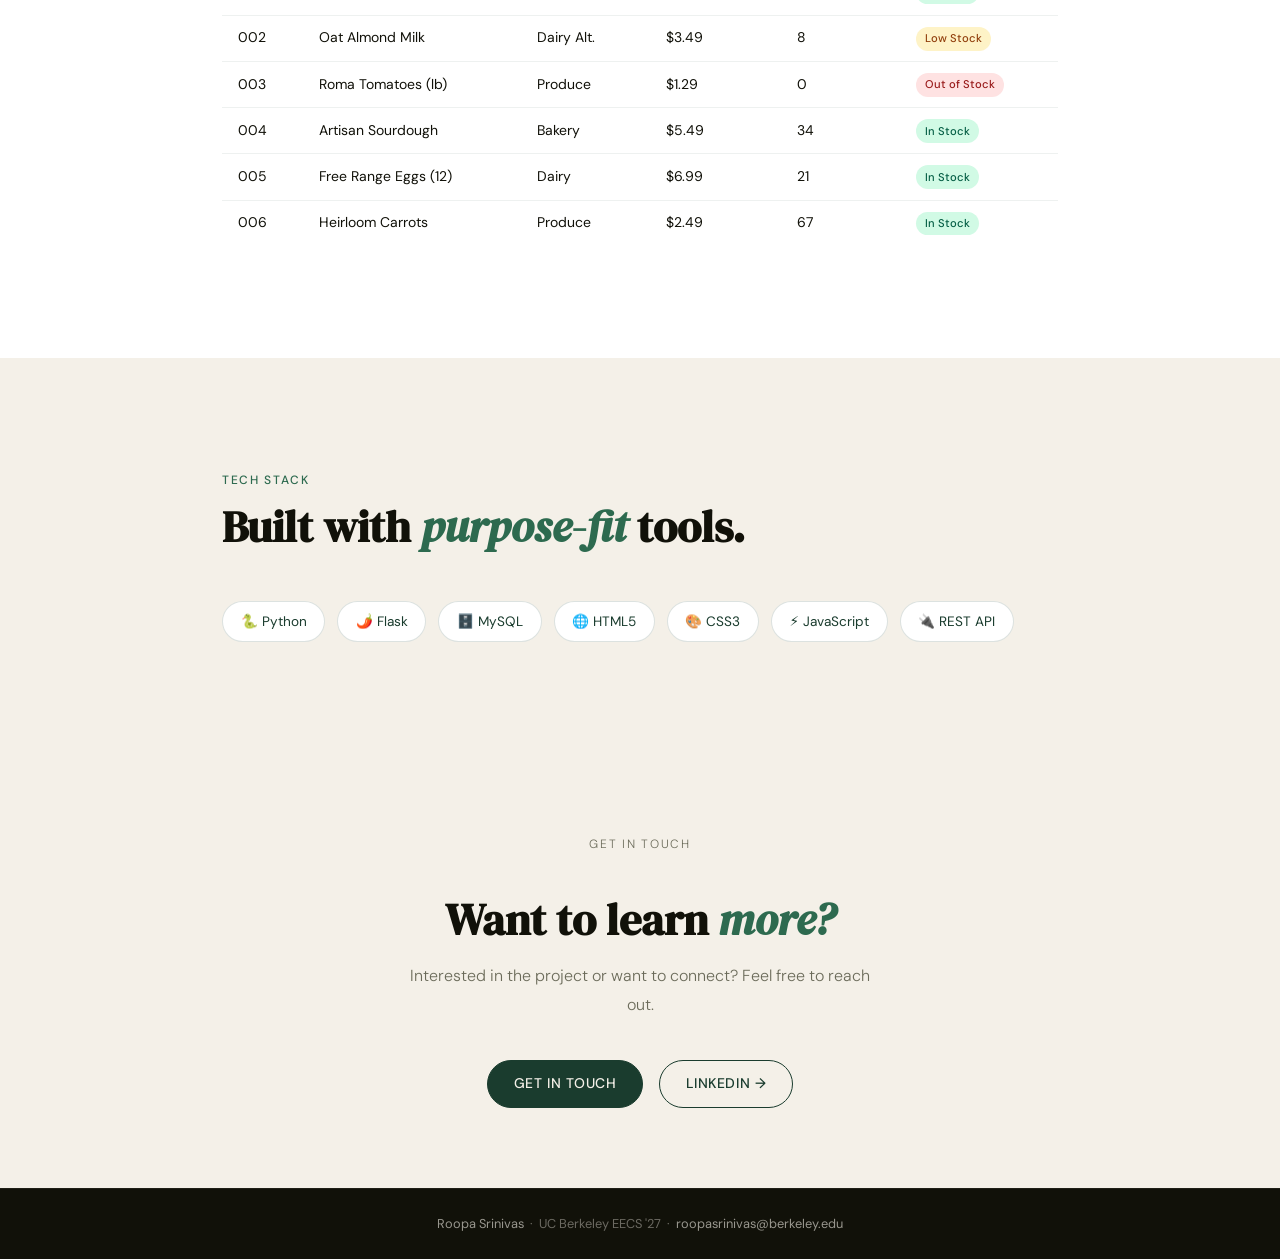
==== commit 7ccdb591: "updated formatting" ====
--- a/index.html
+++ b/index.html
@@ -1,378 +1,162 @@
 <!DOCTYPE html>
 <html lang="en">
 <head>
-<meta charset="UTF-8">
-<meta name="viewport" content="width=device-width, initial-scale=1.0">
+<meta charset="UTF-8" />
+<meta name="viewport" content="width=device-width, initial-scale=1.0"/>
 <title>Grocery Store App — Roopa Srinivas</title>
-<link rel="preconnect" href="https://fonts.googleapis.com">
-<link href="https://fonts.googleapis.com/css2?family=DM+Serif+Display:ital@0;1&family=DM+Sans:wght@300;400;500;600&display=swap" rel="stylesheet">
+<link href="https://fonts.googleapis.com/css2?family=DM+Serif+Display:ital@0;1&family=DM+Sans:wght@300;400;500&display=swap" rel="stylesheet"/>
 <style>
-  *, *::before, *::after { box-sizing: border-box; margin: 0; padding: 0; }
-
-  :root {
-    --green: #2d6a4f;
-    --green-mid: #40916c;
-    --green-light: #74c69d;
-    --green-pale: #d8f3dc;
-    --cream: #faf7f2;
-    --warm-white: #fffef9;
-    --brown: #5c4033;
-    --text: #1a1a1a;
-    --text-muted: #6b6b6b;
-    --border: #e8e0d4;
-  }
-
-  html { scroll-behavior: smooth; }
-
-  body {
-    font-family: 'DM Sans', sans-serif;
-    background: var(--cream);
-    color: var(--text);
-    line-height: 1.6;
-  }
-
-  /* NAV */
-  nav {
-    position: fixed; top: 0; left: 0; right: 0; z-index: 100;
-    display: flex; align-items: center; justify-content: space-between;
-    padding: 1rem 2.5rem;
-    background: rgba(250, 247, 242, 0.92);
-    backdrop-filter: blur(10px);
-    border-bottom: 1px solid var(--border);
-  }
-  .nav-logo { font-family: 'DM Serif Display', serif; font-size: 1.1rem; color: var(--green); text-decoration: none; }
-  .nav-links { display: flex; gap: 2rem; list-style: none; }
-  .nav-links a { text-decoration: none; color: var(--text-muted); font-size: 0.9rem; font-weight: 500; transition: color 0.2s; }
-  .nav-links a:hover { color: var(--green); }
-
-  /* HERO */
-  .hero {
-    min-height: 100vh;
-    display: grid;
-    grid-template-columns: 1fr 1fr;
-    align-items: center;
-    gap: 4rem;
-    padding: 8rem 5rem 6rem;
-    max-width: 1300px;
-    margin: 0 auto;
-  }
-  .hero-tag {
-    display: inline-block;
-    background: var(--green-pale);
-    color: var(--green);
-    font-size: 0.75rem;
-    font-weight: 600;
-    letter-spacing: 0.1em;
-    text-transform: uppercase;
-    padding: 0.35rem 0.9rem;
-    border-radius: 999px;
-    margin-bottom: 1.5rem;
-  }
-  .hero h1 {
-    font-family: 'DM Serif Display', serif;
-    font-size: clamp(2.8rem, 5vw, 4.2rem);
-    line-height: 1.1;
-    color: var(--text);
-    margin-bottom: 1.5rem;
-  }
-  .hero h1 em { color: var(--green-mid); font-style: italic; }
-  .hero p {
-    font-size: 1.1rem;
-    color: var(--text-muted);
-    max-width: 480px;
-    margin-bottom: 2.5rem;
-    line-height: 1.7;
-  }
-  .hero-btns { display: flex; gap: 1rem; flex-wrap: wrap; }
-  .btn-primary {
-    background: var(--green);
-    color: white;
-    padding: 0.8rem 1.8rem;
-    border-radius: 8px;
-    text-decoration: none;
-    font-weight: 500;
-    font-size: 0.95rem;
-    transition: background 0.2s, transform 0.15s;
-  }
-  .btn-primary:hover { background: var(--green-mid); transform: translateY(-1px); }
-  .btn-ghost {
-    border: 1.5px solid var(--border);
-    color: var(--text);
-    padding: 0.8rem 1.8rem;
-    border-radius: 8px;
-    text-decoration: none;
-    font-weight: 500;
-    font-size: 0.95rem;
-    transition: border-color 0.2s, transform 0.15s;
-  }
-  .btn-ghost:hover { border-color: var(--green-light); transform: translateY(-1px); }
-
-  /* HERO VISUAL */
-  .hero-visual {
-    background: var(--warm-white);
-    border: 1px solid var(--border);
-    border-radius: 16px;
-    overflow: hidden;
-    box-shadow: 0 20px 60px rgba(0,0,0,0.06);
-  }
-  .db-bar {
-    background: var(--green);
-    padding: 0.8rem 1.2rem;
-    display: flex;
-    align-items: center;
-    gap: 0.5rem;
-  }
-  .db-dot { width: 10px; height: 10px; border-radius: 50%; }
-  .db-bar-title { color: white; font-size: 0.8rem; font-weight: 500; margin-left: 0.5rem; opacity: 0.9; }
-  .db-body { padding: 1.5rem; }
-  .db-table { width: 100%; border-collapse: collapse; font-size: 0.8rem; }
-  .db-table th {
-    text-align: left; padding: 0.5rem 0.75rem;
-    background: var(--green-pale); color: var(--green);
-    font-weight: 600; font-size: 0.72rem; letter-spacing: 0.05em;
-    border-bottom: 1px solid var(--border);
-  }
-  .db-table td { padding: 0.55rem 0.75rem; border-bottom: 1px solid #f0ece6; color: var(--text); }
-  .db-table tr:last-child td { border-bottom: none; }
-  .db-table tr:hover td { background: var(--green-pale); }
-  .stock-badge {
-    display: inline-block; padding: 0.15rem 0.55rem; border-radius: 999px;
-    font-size: 0.68rem; font-weight: 600;
-  }
-  .in-stock { background: #d8f3dc; color: #2d6a4f; }
-  .low-stock { background: #fff3cd; color: #856404; }
-  .out-stock { background: #fde8e8; color: #b91c1c; }
-  .db-query {
-    margin-top: 1rem;
-    background: #1a1a1a;
-    border-radius: 8px;
-    padding: 0.9rem 1rem;
-    font-family: 'Courier New', monospace;
-    font-size: 0.75rem;
-    color: #a3e635;
-    line-height: 1.6;
-  }
-  .db-query .kw { color: #60a5fa; }
-  .db-query .str { color: #f9a8d4; }
-
-  /* STATS */
-  .stats-strip {
-    background: var(--green);
-    padding: 2.5rem 5rem;
-    display: flex; justify-content: center; gap: 5rem;
-  }
-  .stat { text-align: center; }
-  .stat-num { font-family: 'DM Serif Display', serif; font-size: 2.2rem; color: white; }
-  .stat-label { font-size: 0.8rem; color: rgba(255,255,255,0.7); margin-top: 0.2rem; text-transform: uppercase; letter-spacing: 0.08em; }
-
-  /* SECTION SHARED */
-  section { padding: 6rem 5rem; max-width: 1300px; margin: 0 auto; }
-  .section-tag {
-    font-size: 0.75rem; font-weight: 600; letter-spacing: 0.12em;
-    text-transform: uppercase; color: var(--green-mid); margin-bottom: 0.75rem;
-  }
-  .section-heading {
-    font-family: 'DM Serif Display', serif;
-    font-size: clamp(2rem, 3.5vw, 2.8rem);
-    line-height: 1.2; margin-bottom: 1rem;
-  }
-  .section-heading em { color: var(--green-mid); font-style: italic; }
-  .section-sub { color: var(--text-muted); font-size: 1.05rem; max-width: 560px; line-height: 1.7; }
-
-  /* FEATURES */
-  #features { background: var(--warm-white); padding: 6rem 5rem; max-width: 100%; }
-  #features .inner { max-width: 1300px; margin: 0 auto; }
-  .features-grid { display: grid; grid-template-columns: repeat(auto-fit, minmax(260px, 1fr)); gap: 1.5rem; margin-top: 3.5rem; }
-  .feature-card {
-    background: var(--cream);
-    border: 1px solid var(--border);
-    border-radius: 12px;
-    padding: 1.8rem;
-    transition: transform 0.2s, box-shadow 0.2s;
-  }
-  .feature-card:hover { transform: translateY(-3px); box-shadow: 0 12px 30px rgba(0,0,0,0.07); }
-  .feature-icon { font-size: 1.8rem; margin-bottom: 1rem; }
-  .feature-card h3 { font-size: 1.05rem; font-weight: 600; margin-bottom: 0.5rem; }
-  .feature-card p { font-size: 0.9rem; color: var(--text-muted); line-height: 1.6; }
-
-  /* HOW IT WORKS */
-  .steps { display: grid; grid-template-columns: repeat(auto-fit, minmax(220px, 1fr)); gap: 2rem; margin-top: 3.5rem; }
-  .step { position: relative; }
-  .step-num {
-    font-family: 'DM Serif Display', serif;
-    font-size: 3rem; color: var(--green-pale);
-    line-height: 1; margin-bottom: 0.5rem;
-  }
-  .step h3 { font-size: 1rem; font-weight: 600; margin-bottom: 0.4rem; }
-  .step p { font-size: 0.88rem; color: var(--text-muted); line-height: 1.6; }
-
-  /* TECH STACK */
-  #tech { background: var(--warm-white); padding: 6rem 5rem; max-width: 100%; }
-  #tech .inner { max-width: 1300px; margin: 0 auto; }
-  .tech-grid { display: flex; flex-wrap: wrap; gap: 1rem; margin-top: 2.5rem; }
-  .tech-pill {
-    display: flex; align-items: center; gap: 0.6rem;
-    background: var(--cream); border: 1px solid var(--border);
-    border-radius: 999px; padding: 0.55rem 1.1rem;
-    font-size: 0.88rem; font-weight: 500;
-  }
-  .tech-pill .icon { font-size: 1rem; }
-
-  /* DEMO */
-  .demo-wrap {
-    background: #1a1a1a;
-    border-radius: 16px;
-    overflow: hidden;
-    margin-top: 3rem;
-    box-shadow: 0 20px 60px rgba(0,0,0,0.15);
-  }
-  .demo-topbar {
-    background: #2a2a2a;
-    padding: 0.7rem 1.2rem;
-    display: flex; align-items: center; gap: 0.5rem;
-  }
-  .demo-dot { width: 12px; height: 12px; border-radius: 50%; }
-  .demo-tabs { display: flex; gap: 1rem; margin-left: 1.5rem; }
-  .demo-tab {
-    color: #888; font-size: 0.8rem; font-weight: 500;
-    padding: 0.3rem 0.8rem; border-radius: 6px;
-    cursor: pointer; transition: all 0.2s;
-  }
-  .demo-tab.active { background: var(--green); color: white; }
-  .demo-body { padding: 1.5rem; }
-  .demo-panel { display: none; }
-  .demo-panel.active { display: block; }
-
-  /* Inventory panel */
-  .inv-header { display: flex; justify-content: space-between; align-items: center; margin-bottom: 1.2rem; }
-  .inv-header h4 { color: white; font-size: 0.95rem; font-weight: 600; }
-  .inv-search {
-    background: #2a2a2a; border: 1px solid #3a3a3a; border-radius: 6px;
-    padding: 0.4rem 0.8rem; color: #aaa; font-size: 0.8rem; width: 200px;
-    font-family: 'DM Sans', sans-serif;
-  }
-  .inv-table { width: 100%; border-collapse: collapse; font-size: 0.82rem; }
-  .inv-table th { text-align: left; padding: 0.5rem 0.75rem; color: #666; font-weight: 500; border-bottom: 1px solid #2a2a2a; }
-  .inv-table td { padding: 0.6rem 0.75rem; color: #ccc; border-bottom: 1px solid #222; }
-  .inv-table tr:hover td { background: #222; }
-
-  /* Orders panel */
-  .order-list { display: flex; flex-direction: column; gap: 0.75rem; }
-  .order-card {
-    background: #222; border-radius: 8px; padding: 1rem 1.2rem;
-    display: flex; justify-content: space-between; align-items: center;
-  }
-  .order-id { color: var(--green-light); font-size: 0.8rem; font-weight: 600; }
-  .order-items { color: #aaa; font-size: 0.8rem; margin-top: 0.2rem; }
-  .order-total { color: white; font-weight: 600; font-size: 0.95rem; }
-  .order-status {
-    font-size: 0.72rem; font-weight: 600; padding: 0.2rem 0.6rem;
-    border-radius: 999px; margin-top: 0.3rem; text-align: right;
-  }
-  .status-processing { background: rgba(96, 165, 250, 0.15); color: #60a5fa; }
-  .status-shipped { background: rgba(116, 198, 157, 0.15); color: #74c69d; }
-  .status-delivered { background: rgba(163, 230, 53, 0.1); color: #a3e635; }
-
-  /* SQL panel */
-  .sql-panel { font-family: 'Courier New', monospace; font-size: 0.8rem; line-height: 1.8; }
-  .sql-panel .kw { color: #60a5fa; }
-  .sql-panel .fn { color: #c084fc; }
-  .sql-panel .str { color: #f9a8d4; }
-  .sql-panel .cmt { color: #555; }
-  .sql-panel .num { color: #fde68a; }
-  .sql-result { margin-top: 1rem; border-top: 1px solid #2a2a2a; padding-top: 1rem; color: #74c69d; font-size: 0.78rem; }
-
-  /* FOOTER */
-  footer {
-    background: var(--green);
-    color: white;
-    text-align: center;
-    padding: 2.5rem;
-    font-size: 0.85rem;
-    opacity: 0.95;
-  }
-  footer a { color: var(--green-light); text-decoration: none; }
-
-  /* OPEN SOURCE */
-  .oss-wrap {
-    background: var(--warm-white);
-    border: 1px solid var(--border);
-    border-radius: 16px;
-    padding: 3rem;
-    margin-top: 3rem;
-    display: flex; justify-content: space-between; align-items: center; gap: 2rem;
-    flex-wrap: wrap;
-  }
-  .oss-wrap h3 { font-family: 'DM Serif Display', serif; font-size: 1.6rem; margin-bottom: 0.5rem; }
-  .oss-wrap p { color: var(--text-muted); font-size: 0.95rem; max-width: 460px; }
-  .oss-btns { display: flex; gap: 1rem; flex-wrap: wrap; margin-top: 1.5rem; }
-
-  @media (max-width: 900px) {
-    .hero { grid-template-columns: 1fr; padding: 7rem 2rem 4rem; gap: 3rem; }
-    section { padding: 4rem 2rem; }
-    #features, #tech { padding: 4rem 2rem; }
-    .stats-strip { padding: 2rem; gap: 2rem; flex-wrap: wrap; }
-    nav { padding: 1rem 1.5rem; }
-    .nav-links { gap: 1.2rem; }
-  }
+*, *::before, *::after { box-sizing: border-box; margin: 0; padding: 0; }
+:root {
+  --green: #1A3C2E;
+  --green-mid: #2D6A4F;
+  --green-light: #52B788;
+  --cream: #F4F0E8;
+  --ink: #111109;
+  --muted: #6B6B5A;
+  --border: rgba(26,60,46,0.15);
+  --serif: 'DM Serif Display', Georgia, serif;
+  --sans: 'DM Sans', system-ui, sans-serif;
+}
+html { scroll-behavior: smooth; }
+body { font-family: var(--sans); background: var(--cream); color: var(--ink); font-size: 16px; line-height: 1.7; }
+
+nav {
+  position: fixed; top: 0; left: 0; right: 0; z-index: 100;
+  display: flex; align-items: center; justify-content: space-between;
+  padding: 1.25rem 3rem;
+  background: rgba(244,240,232,0.92);
+  backdrop-filter: blur(10px);
+  border-bottom: 1px solid var(--border);
+}
+.nav-logo { font-family: var(--serif); font-size: 1.25rem; color: var(--ink); text-decoration: none; letter-spacing: 0.01em; }
+.nav-links { display: flex; gap: 2rem; list-style: none; }
+.nav-links a { font-size: 0.875rem; font-weight: 400; color: var(--muted); text-decoration: none; letter-spacing: 0.04em; text-transform: uppercase; transition: color 0.2s; }
+.nav-links a:hover { color: var(--green-mid); }
+
+section { padding: 7rem 0; }
+.container { max-width: 900px; margin: 0 auto; padding: 0 2rem; }
+
+#hero { min-height: 100vh; display: flex; align-items: center; padding-top: 5rem; background: var(--green); position: relative; overflow: hidden; }
+#hero::before { content: ''; position: absolute; top: -120px; right: -120px; width: 520px; height: 520px; border-radius: 50%; background: var(--green-mid); opacity: 0.4; pointer-events: none; }
+#hero::after { content: ''; position: absolute; bottom: -80px; left: -80px; width: 300px; height: 300px; border-radius: 50%; background: var(--green-light); opacity: 0.15; pointer-events: none; }
+
+.hero-eyebrow { font-size: 0.8rem; font-weight: 500; letter-spacing: 0.12em; text-transform: uppercase; color: var(--green-light); margin-bottom: 1.25rem; }
+.hero-name { font-family: var(--serif); font-size: clamp(2.5rem, 7vw, 5rem); line-height: 1.05; color: var(--cream); margin-bottom: 1.5rem; }
+.hero-name em { font-style: italic; color: var(--green-light); }
+.hero-desc { font-size: 1.125rem; color: rgba(244,240,232,0.75); max-width: 520px; margin-bottom: 2.5rem; font-weight: 300; line-height: 1.75; }
+.hero-links { display: flex; gap: 1rem; flex-wrap: wrap; align-items: center; }
+
+.btn { display: inline-flex; align-items: center; gap: 0.4rem; padding: 0.7rem 1.6rem; border-radius: 100px; font-size: 0.875rem; font-weight: 500; letter-spacing: 0.04em; text-transform: uppercase; text-decoration: none; transition: all 0.2s; cursor: pointer; }
+.btn-primary { background: var(--green-light); color: var(--green); border: 1.5px solid var(--green-light); }
+.btn-primary:hover { background: #74C69D; border-color: #74C69D; }
+.btn-ghost { background: transparent; color: var(--cream); border: 1.5px solid rgba(244,240,232,0.35); }
+.btn-ghost:hover { border-color: var(--cream); background: rgba(244,240,232,0.08); }
+.btn-dark { background: var(--green); color: var(--cream); border: 1.5px solid var(--green); }
+.btn-dark:hover { background: var(--green-mid); border-color: var(--green-mid); }
+.btn-outline-dark { background: transparent; color: var(--green); border: 1.5px solid var(--green); }
+.btn-outline-dark:hover { background: var(--green); color: var(--cream); }
+
+.section-label { font-size: 0.75rem; font-weight: 500; letter-spacing: 0.14em; text-transform: uppercase; color: var(--green-mid); margin-bottom: 0.75rem; }
+.section-title { font-family: var(--serif); font-size: clamp(2rem, 4vw, 2.75rem); line-height: 1.15; color: var(--ink); margin-bottom: 3rem; }
+.section-title em { font-style: italic; color: var(--green-mid); }
+.section-sub { font-size: 0.95rem; font-weight: 300; color: var(--muted); max-width: 520px; line-height: 1.8; margin-bottom: 2rem; }
+
+.stats-strip { background: rgba(26,60,46,0.08); border-top: 1px solid var(--border); border-bottom: 1px solid var(--border); padding: 2.5rem 3rem; display: flex; justify-content: center; gap: 5rem; flex-wrap: wrap; }
+.stat { text-align: center; }
+.stat-num { font-family: var(--serif); font-size: 2.5rem; color: var(--green); line-height: 1; margin-bottom: 0.3rem; }
+.stat-label { font-size: 0.75rem; color: var(--muted); letter-spacing: 0.06em; text-transform: uppercase; }
+
+#features { background: #fff; }
+.features-grid { display: grid; grid-template-columns: repeat(auto-fit, minmax(260px, 1fr)); gap: 1.5rem; }
+.feature-card { padding: 1.75rem; border: 1px solid var(--border); border-radius: 2px; background: var(--cream); transition: border-color 0.2s, transform 0.2s; }
+.feature-card:hover { border-color: var(--green-mid); transform: translateY(-2px); }
+.feature-icon { font-size: 1.6rem; margin-bottom: 0.9rem; }
+.feature-title { font-size: 1rem; font-weight: 500; color: var(--ink); margin-bottom: 0.5rem; }
+.feature-desc { font-size: 0.875rem; color: var(--muted); font-weight: 300; line-height: 1.7; }
+
+#how { background: var(--cream); }
+.steps { display: grid; grid-template-columns: repeat(4, 1fr); gap: 2rem; }
+.step-num { font-family: var(--serif); font-size: 3rem; color: rgba(82,183,136,0.2); line-height: 1; margin-bottom: 0.75rem; }
+.step-title { font-size: 1rem; font-weight: 500; color: var(--ink); margin-bottom: 0.5rem; }
+.step-desc { font-size: 0.875rem; font-weight: 300; color: var(--muted); line-height: 1.7; }
+
+#demo { background: #fff; }
+.demo-tabs { display: flex; gap: 0.5rem; margin-bottom: 2rem; flex-wrap: wrap; }
+.demo-tab { padding: 0.45rem 1.1rem; font-size: 0.8rem; letter-spacing: 0.04em; text-transform: uppercase; font-weight: 500; border: 1px solid var(--border); border-radius: 100px; cursor: pointer; color: var(--muted); background: transparent; transition: all 0.2s; font-family: var(--sans); }
+.demo-tab.active, .demo-tab:hover { background: var(--green); color: var(--cream); border-color: var(--green); }
+.demo-panel { display: none; }
+.demo-panel.active { display: block; }
+table { width: 100%; border-collapse: collapse; font-size: 0.875rem; }
+th { text-align: left; padding: 0.6rem 1rem; font-size: 0.7rem; font-weight: 500; letter-spacing: 0.08em; text-transform: uppercase; color: var(--muted); border-bottom: 1px solid var(--border); }
+td { padding: 0.65rem 1rem; border-bottom: 1px solid rgba(26,60,46,0.07); color: var(--ink); }
+tr:last-child td { border-bottom: none; }
+.badge { display: inline-block; font-size: 0.7rem; font-weight: 500; padding: 0.15rem 0.55rem; border-radius: 100px; }
+.badge-green { background: #d1fae5; color: #065f46; }
+.badge-yellow { background: #fef3c7; color: #92400e; }
+.badge-red { background: #fee2e2; color: #991b1b; }
+.order-card { border: 1px solid var(--border); border-radius: 2px; padding: 1rem 1.25rem; margin-bottom: 0.75rem; display: flex; justify-content: space-between; align-items: center; gap: 1rem; background: var(--cream); flex-wrap: wrap; }
+.order-id { font-weight: 500; font-size: 0.875rem; color: var(--ink); margin-bottom: 0.2rem; }
+.order-items { font-size: 0.8rem; color: var(--muted); }
+.order-meta { text-align: right; }
+.order-total { font-weight: 500; font-size: 0.9rem; color: var(--ink); }
+.code-block { background: #0D1F18; color: var(--green-light); border-radius: 2px; padding: 1.5rem; font-family: 'Courier New', monospace; font-size: 0.8rem; line-height: 1.8; overflow-x: auto; margin-bottom: 1rem; }
+.code-block .comment { color: #52886a; }
+.code-success { font-size: 0.78rem; color: var(--green-light); padding: 0.5rem 0; }
+
+#tech { background: var(--cream); }
+.tech-grid { display: flex; flex-wrap: wrap; gap: 0.75rem; margin-top: 0.5rem; }
+.tech-pill { display: inline-flex; align-items: center; gap: 0.5rem; padding: 0.5rem 1.1rem; background: white; border: 1px solid var(--border); border-radius: 100px; font-size: 0.85rem; color: var(--green); transition: border-color 0.2s, background 0.2s; }
+.tech-pill:hover { border-color: var(--green-mid); background: #EAF5EE; }
+
+#cta { background: var(--cream); text-align: center; padding: 5rem 0; }
+#cta .section-title { margin: 0 auto 1rem; }
+#cta p { color: var(--muted); max-width: 480px; margin: 0 auto 2.5rem; font-weight: 300; line-height: 1.8; }
+.cta-buttons { display: flex; justify-content: center; gap: 1rem; flex-wrap: wrap; }
+
+footer { background: var(--ink); border-top: 1px solid rgba(255,255,255,0.06); text-align: center; padding: 1.5rem; font-size: 0.8rem; color: rgba(244,240,232,0.4); }
+footer a { color: rgba(244,240,232,0.6); text-decoration: none; }
+footer a:hover { color: var(--green-light); }
+
+@media (max-width: 700px) {
+  nav { padding: 1rem 1.5rem; }
+  .nav-links { gap: 1.25rem; }
+  .steps { grid-template-columns: 1fr 1fr; }
+  .stats-strip { gap: 2.5rem; padding: 2rem; }
+  section { padding: 5rem 0; }
+}
+@keyframes fadeUp { from { opacity: 0; transform: translateY(24px); } to { opacity: 1; transform: translateY(0); } }
+.hero-eyebrow { animation: fadeUp 0.6s ease both; }
+.hero-name { animation: fadeUp 0.6s 0.1s ease both; }
+.hero-desc { animation: fadeUp 0.6s 0.2s ease both; }
+.hero-links { animation: fadeUp 0.6s 0.3s ease both; }
 </style>
 </head>
 <body>
 
 <nav>
-  <a href="#" class="nav-logo">Roopa Srinivas</a>
+  <a class="nav-logo" href="#">Grocery Store App</a>
   <ul class="nav-links">
     <li><a href="#features">Features</a></li>
+    <li><a href="#how">How It Works</a></li>
     <li><a href="#demo">Demo</a></li>
     <li><a href="#tech">Tech Stack</a></li>
     <li><a href="mailto:roopasrinivas@berkeley.edu">Contact</a></li>
   </ul>
 </nav>
 
-<!-- HERO -->
-<div style="padding-top: 80px;">
-  <div class="hero">
-    <div class="hero-text">
-      <span class="hero-tag">Full-Stack · Database · Web App</span>
-      <h1>A grocery store that <em>actually</em> knows its inventory.</h1>
-      <p>A full-stack database application for managing grocery inventory and web orders — with a relational MySQL backend, Flask API, and a clean storefront interface.</p>
-      <div class="hero-btns">
-        <a href="#demo" class="btn-primary">Explore the app</a>
-        <a href="#features" class="btn-ghost">See features</a>
-      </div>
-    </div>
-    <div class="hero-visual">
-      <div class="db-bar">
-        <div class="db-dot" style="background:#ff5f57"></div>
-        <div class="db-dot" style="background:#ffbd2e"></div>
-        <div class="db-dot" style="background:#28ca41"></div>
-        <span class="db-bar-title">inventory · MySQL</span>
-      </div>
-      <div class="db-body">
-        <table class="db-table">
-          <thead>
-            <tr><th>ID</th><th>Product</th><th>Category</th><th>Price</th><th>Stock</th><th>Status</th></tr>
-          </thead>
-          <tbody>
-            <tr><td>001</td><td>Organic Oats</td><td>Grains</td><td>$4.99</td><td>142</td><td><span class="stock-badge in-stock">In Stock</span></td></tr>
-            <tr><td>002</td><td>Almond Milk</td><td>Dairy Alt.</td><td>$3.49</td><td>8</td><td><span class="stock-badge low-stock">Low Stock</span></td></tr>
-            <tr><td>003</td><td>Roma Tomatoes</td><td>Produce</td><td>$1.29</td><td>0</td><td><span class="stock-badge out-stock">Out of Stock</span></td></tr>
-            <tr><td>004</td><td>Sourdough Loaf</td><td>Bakery</td><td>$5.49</td><td>34</td><td><span class="stock-badge in-stock">In Stock</span></td></tr>
-            <tr><td>005</td><td>Free Range Eggs</td><td>Dairy</td><td>$6.99</td><td>21</td><td><span class="stock-badge in-stock">In Stock</span></td></tr>
-          </tbody>
-        </table>
-        <div class="db-query">
-          <span class="kw">SELECT</span> product_name, stock_qty, price<br>
-          <span class="kw">FROM</span> inventory<br>
-          <span class="kw">WHERE</span> stock_qty <span class="kw">&lt;</span> <span class="str">10</span><br>
-          <span class="kw">ORDER BY</span> stock_qty <span class="kw">ASC</span>;
-        </div>
-      </div>
-    </div>
-  </div>
-</div>
-
-<!-- STATS -->
+<section id="hero">
+  <div class="container">
+    <p class="hero-eyebrow">Full-Stack · Database · Web App</p>
+    <h1 class="hero-name">A grocery store that<br><em>actually</em> knows its inventory.</h1>
+    <p class="hero-desc">A full-stack database application for managing grocery inventory and web orders — with a relational MySQL backend, Flask API, and a clean storefront interface.</p>
+    <div class="hero-links">
+      <a class="btn btn-primary" href="#demo">Explore the App</a>
+      <a class="btn btn-ghost" href="#features">See Features</a>
+    </div>
+  </div>
+</section>
+
 <div class="stats-strip">
   <div class="stat"><div class="stat-num">3-tier</div><div class="stat-label">Architecture</div></div>
   <div class="stat"><div class="stat-num">MySQL</div><div class="stat-label">Relational database</div></div>
@@ -380,223 +164,124 @@
   <div class="stat"><div class="stat-num">Full</div><div class="stat-label">CRUD operations</div></div>
 </div>
 
-<!-- FEATURES -->
-<div id="features" style="background: var(--warm-white); padding: 6rem 0;">
-  <div class="inner" style="max-width: 1300px; margin: 0 auto; padding: 0 5rem;">
-    <p class="section-tag">What it does</p>
-    <h2 class="section-heading">Built around the <em>database</em> — not bolted on top of it.</h2>
-    <p class="section-sub">Most apps treat the database as storage. Here, the relational schema is the foundation — enforcing data integrity, powering inventory logic, and making order management reliable.</p>
+<section id="features">
+  <div class="container">
+    <p class="section-label">What it does</p>
+    <h2 class="section-title">Built around the <em>database</em> —<br>not bolted on top of it.</h2>
     <div class="features-grid">
-      <div class="feature-card">
-        <div class="feature-icon">🗄️</div>
-        <h3>Relational MySQL schema</h3>
-        <p>Normalized tables for products, categories, customers, and orders — with foreign keys and constraints that keep data consistent across every operation.</p>
-      </div>
-      <div class="feature-card">
-        <div class="feature-icon">🔌</div>
-        <h3>Flask REST API</h3>
-        <p>A Python Flask backend bridges the database and the frontend — handling CRUD routes for inventory management and order processing cleanly and efficiently.</p>
-      </div>
-      <div class="feature-card">
-        <div class="feature-icon">📦</div>
-        <h3>Inventory management</h3>
-        <p>Add, update, and remove products with real-time stock tracking. Low-stock items are flagged automatically so nothing runs out unnoticed.</p>
-      </div>
-      <div class="feature-card">
-        <div class="feature-icon">🛒</div>
-        <h3>Web order processing</h3>
-        <p>Customers can browse products and place orders through the storefront. Each order updates inventory atomically — no overselling, no race conditions.</p>
-      </div>
-      <div class="feature-card">
-        <div class="feature-icon">🔍</div>
-        <h3>Search & filter</h3>
-        <p>Query products by name, category, or price range. Backed by indexed SQL queries so results stay fast even as the catalog grows.</p>
-      </div>
-      <div class="feature-card">
-        <div class="feature-icon">📊</div>
-        <h3>Order dashboard</h3>
-        <p>A management view surfaces all orders with status tracking — pending, shipped, delivered — so fulfillment is always visible at a glance.</p>
-      </div>
-    </div>
-  </div>
-</div>
-
-<!-- HOW IT WORKS -->
+      <div class="feature-card"><div class="feature-icon">🗄️</div><div class="feature-title">Relational MySQL Schema</div><p class="feature-desc">Normalized tables for products, categories, customers, and orders — with foreign keys and constraints that keep data consistent across every operation.</p></div>
+      <div class="feature-card"><div class="feature-icon">🔌</div><div class="feature-title">Flask REST API</div><p class="feature-desc">A Python Flask backend bridges the database and the frontend — handling CRUD routes for inventory management and order processing cleanly and efficiently.</p></div>
+      <div class="feature-card"><div class="feature-icon">📦</div><div class="feature-title">Inventory Management</div><p class="feature-desc">Add, update, and remove products with real-time stock tracking. Low-stock items are flagged automatically so nothing runs out unnoticed.</p></div>
+      <div class="feature-card"><div class="feature-icon">🛒</div><div class="feature-title">Web Order Processing</div><p class="feature-desc">Customers can browse products and place orders through the storefront. Each order updates inventory atomically — no overselling, no race conditions.</p></div>
+      <div class="feature-card"><div class="feature-icon">🔍</div><div class="feature-title">Search & Filter</div><p class="feature-desc">Query products by name, category, or price range. Backed by indexed SQL queries so results stay fast even as the catalog grows.</p></div>
+      <div class="feature-card"><div class="feature-icon">📊</div><div class="feature-title">Order Dashboard</div><p class="feature-desc">A management view surfaces all orders with status tracking — pending, shipped, delivered — so fulfillment is always visible at a glance.</p></div>
+    </div>
+  </div>
+</section>
+
 <section id="how">
-  <p class="section-tag">How it works</p>
-  <h2 class="section-heading">From storefront to database <em>in four steps.</em></h2>
-  <p class="section-sub">Every customer action — browsing, ordering, checking out — flows through the Flask API and lands in the database as a reliable, queryable record.</p>
-  <div class="steps">
-    <div class="step">
-      <div class="step-num">01</div>
-      <h3>Browse the catalog</h3>
-      <p>The storefront fetches products from the Flask API, which queries MySQL for current inventory, pricing, and availability in real time.</p>
-    </div>
-    <div class="step">
-      <div class="step-num">02</div>
-      <h3>Add to cart & order</h3>
-      <p>Cart state is managed client-side. On checkout, the order payload is sent to the Flask API, which validates stock before writing to the orders table.</p>
-    </div>
-    <div class="step">
-      <div class="step-num">03</div>
-      <h3>Database updates atomically</h3>
-      <p>A single transaction deducts stock and inserts the order record — so inventory is always accurate, even under concurrent requests.</p>
-    </div>
-    <div class="step">
-      <div class="step-num">04</div>
-      <h3>Admin views & queries</h3>
-      <p>The management dashboard surfaces live inventory counts, order statuses, and low-stock alerts — all driven by SQL queries against the live database.</p>
-    </div>
-  </div>
-</section>
-
-<!-- DEMO -->
-<section id="demo" style="padding-top: 0;">
-  <p class="section-tag">Demo</p>
-  <h2 class="section-heading">Explore the <em>interface.</em></h2>
-  <p class="section-sub">A walkthrough of the three core views: inventory management, order tracking, and the SQL queries powering it all.</p>
-  <div class="demo-wrap">
-    <div class="demo-topbar">
-      <div class="demo-dot" style="background:#ff5f57"></div>
-      <div class="demo-dot" style="background:#ffbd2e"></div>
-      <div class="demo-dot" style="background:#28ca41"></div>
-      <div class="demo-tabs">
-        <div class="demo-tab active" onclick="switchTab(this,'inventory')">Inventory</div>
-        <div class="demo-tab" onclick="switchTab(this,'orders')">Orders</div>
-        <div class="demo-tab" onclick="switchTab(this,'sql')">SQL queries</div>
-      </div>
-    </div>
-    <div class="demo-body">
-
-      <div class="demo-panel active" id="panel-inventory">
-        <div class="inv-header">
-          <h4>Product inventory</h4>
-          <input class="inv-search" type="text" placeholder="🔍  Search products..." readonly>
-        </div>
-        <table class="inv-table">
-          <thead><tr><th>ID</th><th>Product</th><th>Category</th><th>Unit price</th><th>In stock</th><th>Status</th></tr></thead>
-          <tbody>
-            <tr><td style="color:#555">001</td><td style="color:white">Organic Rolled Oats</td><td style="color:#888">Grains</td><td style="color:#74c69d">$4.99</td><td style="color:white">142</td><td><span class="stock-badge in-stock">In Stock</span></td></tr>
-            <tr><td style="color:#555">002</td><td style="color:white">Oat Almond Milk</td><td style="color:#888">Dairy Alt.</td><td style="color:#74c69d">$3.49</td><td style="color:#fde68a">8</td><td><span class="stock-badge low-stock">Low Stock</span></td></tr>
-            <tr><td style="color:#555">003</td><td style="color:white">Roma Tomatoes (lb)</td><td style="color:#888">Produce</td><td style="color:#74c69d">$1.29</td><td style="color:#f87171">0</td><td><span class="stock-badge out-stock">Out of Stock</span></td></tr>
-            <tr><td style="color:#555">004</td><td style="color:white">Artisan Sourdough</td><td style="color:#888">Bakery</td><td style="color:#74c69d">$5.49</td><td style="color:white">34</td><td><span class="stock-badge in-stock">In Stock</span></td></tr>
-            <tr><td style="color:#555">005</td><td style="color:white">Free Range Eggs (12)</td><td style="color:#888">Dairy</td><td style="color:#74c69d">$6.99</td><td style="color:white">21</td><td><span class="stock-badge in-stock">In Stock</span></td></tr>
-            <tr><td style="color:#555">006</td><td style="color:white">Heirloom Carrots</td><td style="color:#888">Produce</td><td style="color:#74c69d">$2.49</td><td style="color:white">67</td><td><span class="stock-badge in-stock">In Stock</span></td></tr>
-          </tbody>
-        </table>
-      </div>
-
-      <div class="demo-panel" id="panel-orders">
-        <div class="inv-header">
-          <h4 style="color:white">Web orders</h4>
-          <span style="color:#555; font-size:0.8rem">6 orders this week</span>
-        </div>
-        <div class="order-list">
-          <div class="order-card">
-            <div>
-              <div class="order-id">#ORD-2041</div>
-              <div class="order-items">Organic Oats × 2, Sourdough × 1, Eggs × 1</div>
-            </div>
-            <div style="text-align:right">
-              <div class="order-total">$22.46</div>
-              <div class="order-status status-delivered">Delivered</div>
-            </div>
-          </div>
-          <div class="order-card">
-            <div>
-              <div class="order-id">#ORD-2042</div>
-              <div class="order-items">Almond Milk × 3, Carrots × 2</div>
-            </div>
-            <div style="text-align:right">
-              <div class="order-total">$15.45</div>
-              <div class="order-status status-shipped">Shipped</div>
-            </div>
-          </div>
-          <div class="order-card">
-            <div>
-              <div class="order-id">#ORD-2043</div>
-              <div class="order-items">Sourdough × 2, Eggs × 2, Carrots × 1</div>
-            </div>
-            <div style="text-align:right">
-              <div class="order-total">$27.44</div>
-              <div class="order-status status-processing">Processing</div>
-            </div>
-          </div>
-        </div>
-      </div>
-
-      <div class="demo-panel" id="panel-sql">
-        <div class="sql-panel" style="color:#ccc">
-          <div class="cmt">-- Get all low-stock items (under 10 units)</div>
-          <div><span class="kw">SELECT</span> p.product_name, p.stock_qty, c.category_name</div>
-          <div><span class="kw">FROM</span> products p</div>
-          <div><span class="kw">JOIN</span> categories c <span class="kw">ON</span> p.category_id = c.id</div>
-          <div><span class="kw">WHERE</span> p.stock_qty <span class="kw">&lt;</span> <span class="num">10</span></div>
-          <div><span class="kw">ORDER BY</span> p.stock_qty <span class="kw">ASC</span>;</div>
-          <br>
-          <div class="cmt">-- Place an order (atomic transaction)</div>
-          <div><span class="kw">START TRANSACTION</span>;</div>
-          <div><span class="kw">INSERT INTO</span> orders (customer_id, total) <span class="kw">VALUES</span> (<span class="num">44</span>, <span class="num">22.46</span>);</div>
-          <div><span class="kw">UPDATE</span> products <span class="kw">SET</span> stock_qty = stock_qty - <span class="num">2</span> <span class="kw">WHERE</span> id = <span class="num">1</span>;</div>
-          <div><span class="kw">COMMIT</span>;</div>
-          <br>
-          <div class="cmt">-- Revenue by category this week</div>
-          <div><span class="kw">SELECT</span> c.category_name, <span class="fn">SUM</span>(oi.qty * p.price) <span class="kw">AS</span> revenue</div>
-          <div><span class="kw">FROM</span> order_items oi</div>
-          <div><span class="kw">JOIN</span> products p <span class="kw">ON</span> oi.product_id = p.id</div>
-          <div><span class="kw">JOIN</span> categories c <span class="kw">ON</span> p.category_id = c.id</div>
-          <div><span class="kw">GROUP BY</span> c.category_name <span class="kw">ORDER BY</span> revenue <span class="kw">DESC</span>;</div>
-          <div class="sql-result">✓ Query executed · 4 rows returned · 2ms</div>
-        </div>
-      </div>
-
-    </div>
-  </div>
-</section>
-
-<!-- TECH STACK -->
-<div id="tech" style="background: var(--warm-white); padding: 6rem 0;">
-  <div class="inner" style="max-width: 1300px; margin: 0 auto; padding: 0 5rem;">
-    <p class="section-tag">Tech stack</p>
-    <h2 class="section-heading">Built with <em>purpose-fit</em> tools.</h2>
+  <div class="container">
+    <p class="section-label">How it works</p>
+    <h2 class="section-title">From storefront to database<br><em>in four steps.</em></h2>
+    <div class="steps">
+      <div class="step"><div class="step-num">01</div><div class="step-title">Browse the catalog</div><p class="step-desc">The storefront fetches products from the Flask API, which queries MySQL for current inventory, pricing, and availability in real time.</p></div>
+      <div class="step"><div class="step-num">02</div><div class="step-title">Add to cart & order</div><p class="step-desc">Cart state is managed client-side. On checkout, the order payload is sent to the Flask API, which validates stock before writing to the orders table.</p></div>
+      <div class="step"><div class="step-num">03</div><div class="step-title">Database updates atomically</div><p class="step-desc">A single transaction deducts stock and inserts the order record — so inventory is always accurate, even under concurrent requests.</p></div>
+      <div class="step"><div class="step-num">04</div><div class="step-title">Admin views & queries</div><p class="step-desc">The management dashboard surfaces live inventory counts, order statuses, and low-stock alerts — all driven by SQL queries against the live database.</p></div>
+    </div>
+  </div>
+</section>
+
+<section id="demo">
+  <div class="container">
+    <p class="section-label">Demo</p>
+    <h2 class="section-title">Explore the <em>interface.</em></h2>
+    <p class="section-sub">A walkthrough of the three core views: inventory management, order tracking, and the SQL queries powering it all.</p>
+    <div class="demo-tabs">
+      <button class="demo-tab active" onclick="showTab('inventory', this)">Inventory</button>
+      <button class="demo-tab" onclick="showTab('orders', this)">Orders</button>
+      <button class="demo-tab" onclick="showTab('sql', this)">SQL Queries</button>
+    </div>
+    <div id="inventory" class="demo-panel active">
+      <table>
+        <thead><tr><th>ID</th><th>Product</th><th>Category</th><th>Unit Price</th><th>In Stock</th><th>Status</th></tr></thead>
+        <tbody>
+          <tr><td>001</td><td>Organic Rolled Oats</td><td>Grains</td><td>$4.99</td><td>142</td><td><span class="badge badge-green">In Stock</span></td></tr>
+          <tr><td>002</td><td>Oat Almond Milk</td><td>Dairy Alt.</td><td>$3.49</td><td>8</td><td><span class="badge badge-yellow">Low Stock</span></td></tr>
+          <tr><td>003</td><td>Roma Tomatoes (lb)</td><td>Produce</td><td>$1.29</td><td>0</td><td><span class="badge badge-red">Out of Stock</span></td></tr>
+          <tr><td>004</td><td>Artisan Sourdough</td><td>Bakery</td><td>$5.49</td><td>34</td><td><span class="badge badge-green">In Stock</span></td></tr>
+          <tr><td>005</td><td>Free Range Eggs (12)</td><td>Dairy</td><td>$6.99</td><td>21</td><td><span class="badge badge-green">In Stock</span></td></tr>
+          <tr><td>006</td><td>Heirloom Carrots</td><td>Produce</td><td>$2.49</td><td>67</td><td><span class="badge badge-green">In Stock</span></td></tr>
+        </tbody>
+      </table>
+    </div>
+    <div id="orders" class="demo-panel">
+      <div class="order-card"><div><div class="order-id">#ORD-2041</div><div class="order-items">Organic Oats × 2, Sourdough × 1, Eggs × 1</div></div><div class="order-meta"><div class="order-total">$22.46</div><span class="badge badge-green">Delivered</span></div></div>
+      <div class="order-card"><div><div class="order-id">#ORD-2042</div><div class="order-items">Almond Milk × 3, Carrots × 2</div></div><div class="order-meta"><div class="order-total">$15.45</div><span class="badge badge-green">Shipped</span></div></div>
+      <div class="order-card"><div><div class="order-id">#ORD-2043</div><div class="order-items">Sourdough × 2, Eggs × 2, Carrots × 1</div></div><div class="order-meta"><div class="order-total">$27.44</div><span class="badge badge-yellow">Processing</span></div></div>
+    </div>
+    <div id="sql" class="demo-panel">
+      <div class="code-block"><span class="comment">-- Get all low-stock items (under 10 units)</span>
+SELECT p.product_name, p.stock_qty, c.category_name
+FROM products p
+JOIN categories c ON p.category_id = c.id
+WHERE p.stock_qty &lt; 10
+ORDER BY p.stock_qty ASC;</div>
+      <div class="code-block"><span class="comment">-- Place an order (atomic transaction)</span>
+START TRANSACTION;
+INSERT INTO orders (customer_id, total) VALUES (44, 22.46);
+UPDATE products SET stock_qty = stock_qty - 2 WHERE id = 1;
+COMMIT;</div>
+      <div class="code-block"><span class="comment">-- Revenue by category this week</span>
+SELECT c.category_name, SUM(oi.qty * p.price) AS revenue
+FROM order_items oi
+JOIN products p ON oi.product_id = p.id
+JOIN categories c ON p.category_id = c.id
+GROUP BY c.category_name ORDER BY revenue DESC;</div>
+      <p class="code-success">✓ Query executed · 4 rows returned · 2ms</p>
+    </div>
+  </div>
+</section>
+
+<section id="tech">
+  <div class="container">
+    <p class="section-label">Tech Stack</p>
+    <h2 class="section-title">Built with <em>purpose-fit</em> tools.</h2>
     <div class="tech-grid">
-      <div class="tech-pill"><span class="icon">🐍</span> Python</div>
-      <div class="tech-pill"><span class="icon">🌶️</span> Flask</div>
-      <div class="tech-pill"><span class="icon">🗄️</span> MySQL</div>
-      <div class="tech-pill"><span class="icon">🌐</span> HTML5</div>
-      <div class="tech-pill"><span class="icon">🎨</span> CSS3</div>
-      <div class="tech-pill"><span class="icon">⚡</span> JavaScript</div>
-      <div class="tech-pill"><span class="icon">🔌</span> REST API</div>
-    </div>
-  </div>
-</div>
-
-<!-- CONTACT -->
-<section>
-  <div class="oss-wrap">
-    <div>
-      <h3>Want to learn more?</h3>
-      <p>Interested in the project or want to connect? Feel free to reach out.</p>
-      <div class="oss-btns">
-        <a href="mailto:roopasrinivas@berkeley.edu" class="btn-primary">Get in touch</a>
-        <a href="https://linkedin.com/in/roopa-srinivas" class="btn-ghost" target="_blank">LinkedIn →</a>
-      </div>
-    </div>
-    <div style="font-size:4rem; opacity:0.15">🛒</div>
+      <div class="tech-pill">🐍 Python</div>
+      <div class="tech-pill">🌶️ Flask</div>
+      <div class="tech-pill">🗄️ MySQL</div>
+      <div class="tech-pill">🌐 HTML5</div>
+      <div class="tech-pill">🎨 CSS3</div>
+      <div class="tech-pill">⚡ JavaScript</div>
+      <div class="tech-pill">🔌 REST API</div>
+    </div>
+  </div>
+</section>
+
+<section id="cta">
+  <div class="container">
+    <p class="section-label">Get in Touch</p>
+    <h2 class="section-title">Want to learn <em>more?</em></h2>
+    <p>Interested in the project or want to connect? Feel free to reach out.</p>
+    <div class="cta-buttons">
+      <a class="btn btn-dark" href="mailto:roopasrinivas@berkeley.edu">Get in Touch</a>
+      <a class="btn btn-outline-dark" href="https://linkedin.com/in/roopa-srinivas/" target="_blank">LinkedIn →</a>
+    </div>
   </div>
 </section>
 
 <footer>
-  <p><strong>Roopa Srinivas</strong> · UC Berkeley EECS '27 · <a href="mailto:roopasrinivas@berkeley.edu">roopasrinivas@berkeley.edu</a></p>
+  <a href="https://roopa-srinivas.github.io/">Roopa Srinivas</a> &nbsp;·&nbsp; UC Berkeley EECS '27 &nbsp;·&nbsp; <a href="mailto:roopasrinivas@berkeley.edu">roopasrinivas@berkeley.edu</a>
 </footer>
 
 <script>
-  function switchTab(el, panel) {
-    document.querySelectorAll('.demo-tab').forEach(t => t.classList.remove('active'));
-    document.querySelectorAll('.demo-panel').forEach(p => p.classList.remove('active'));
-    el.classList.add('active');
-    document.getElementById('panel-' + panel).classList.add('active');
-  }
+function showTab(id, btn) {
+  document.querySelectorAll('.demo-panel').forEach(p => p.classList.remove('active'));
+  document.querySelectorAll('.demo-tab').forEach(b => b.classList.remove('active'));
+  document.getElementById(id).classList.add('active');
+  btn.classList.add('active');
+}
 </script>
 </body>
 </html>
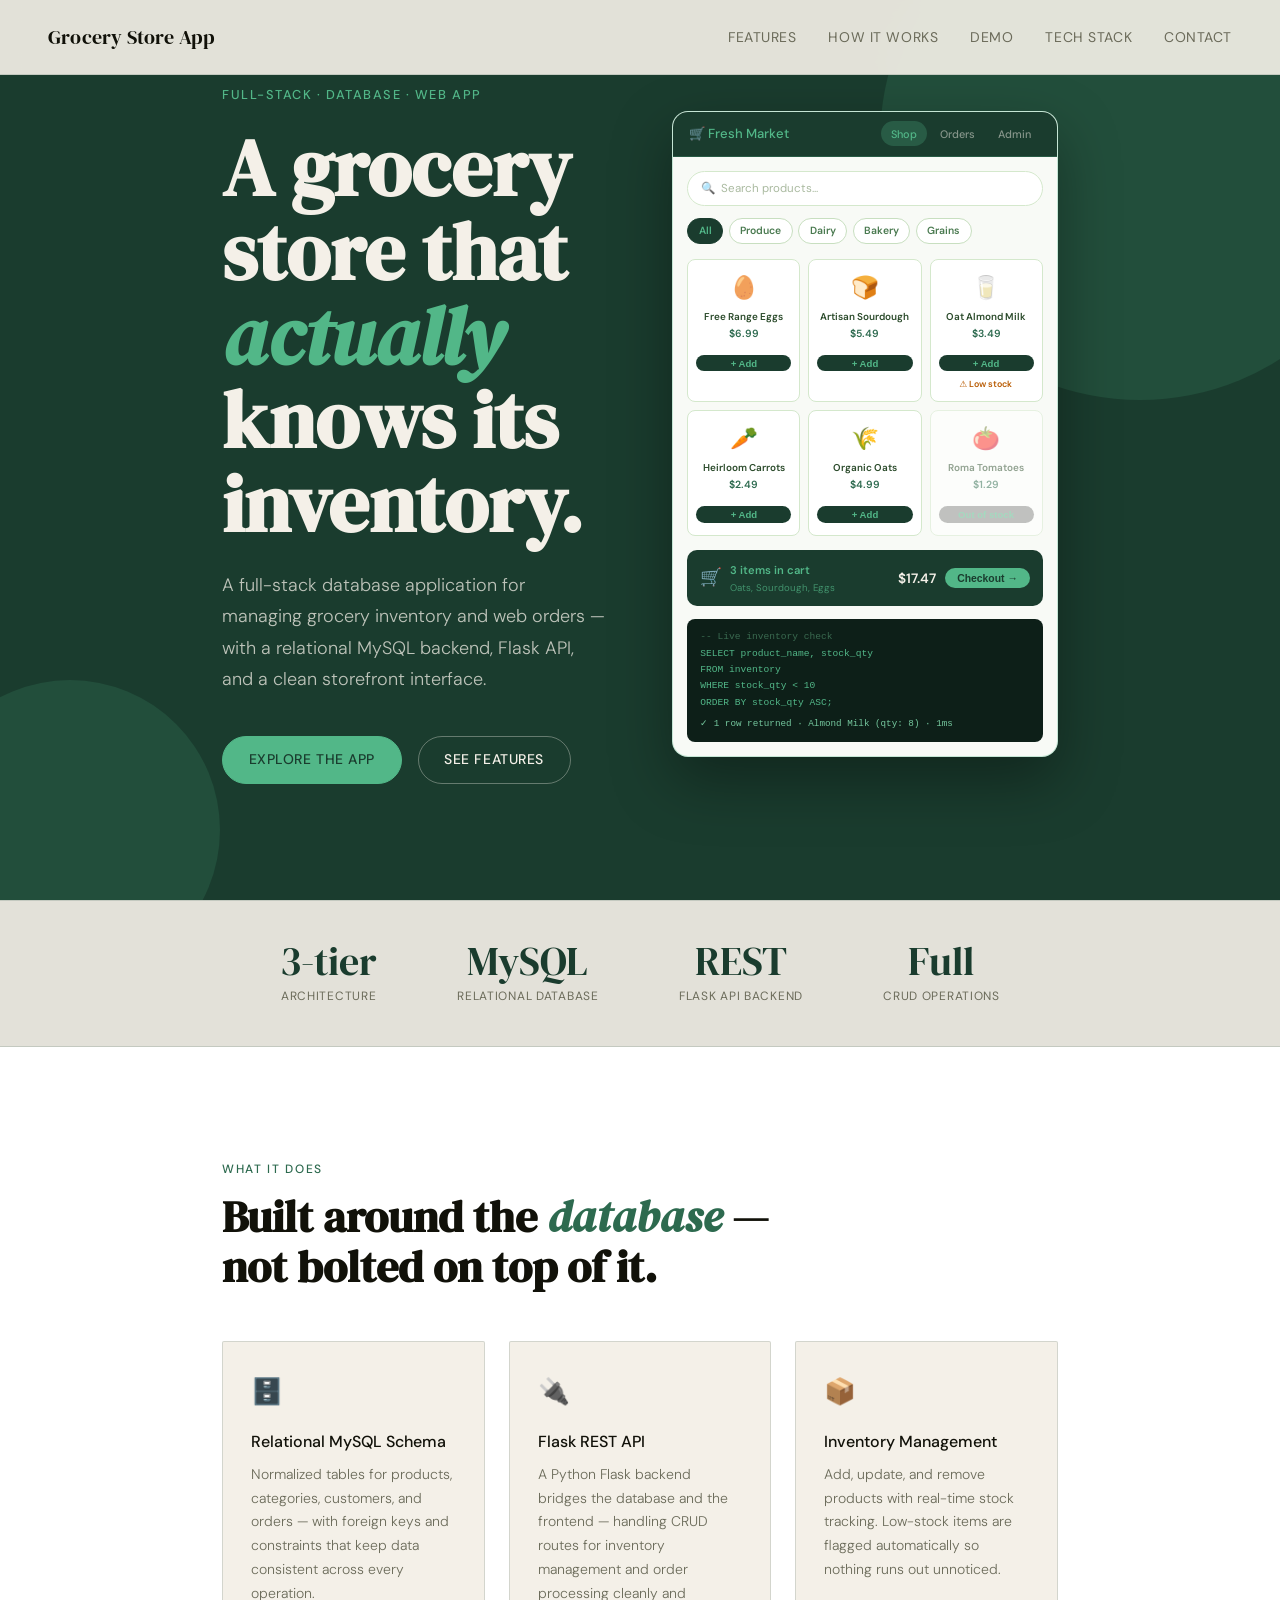
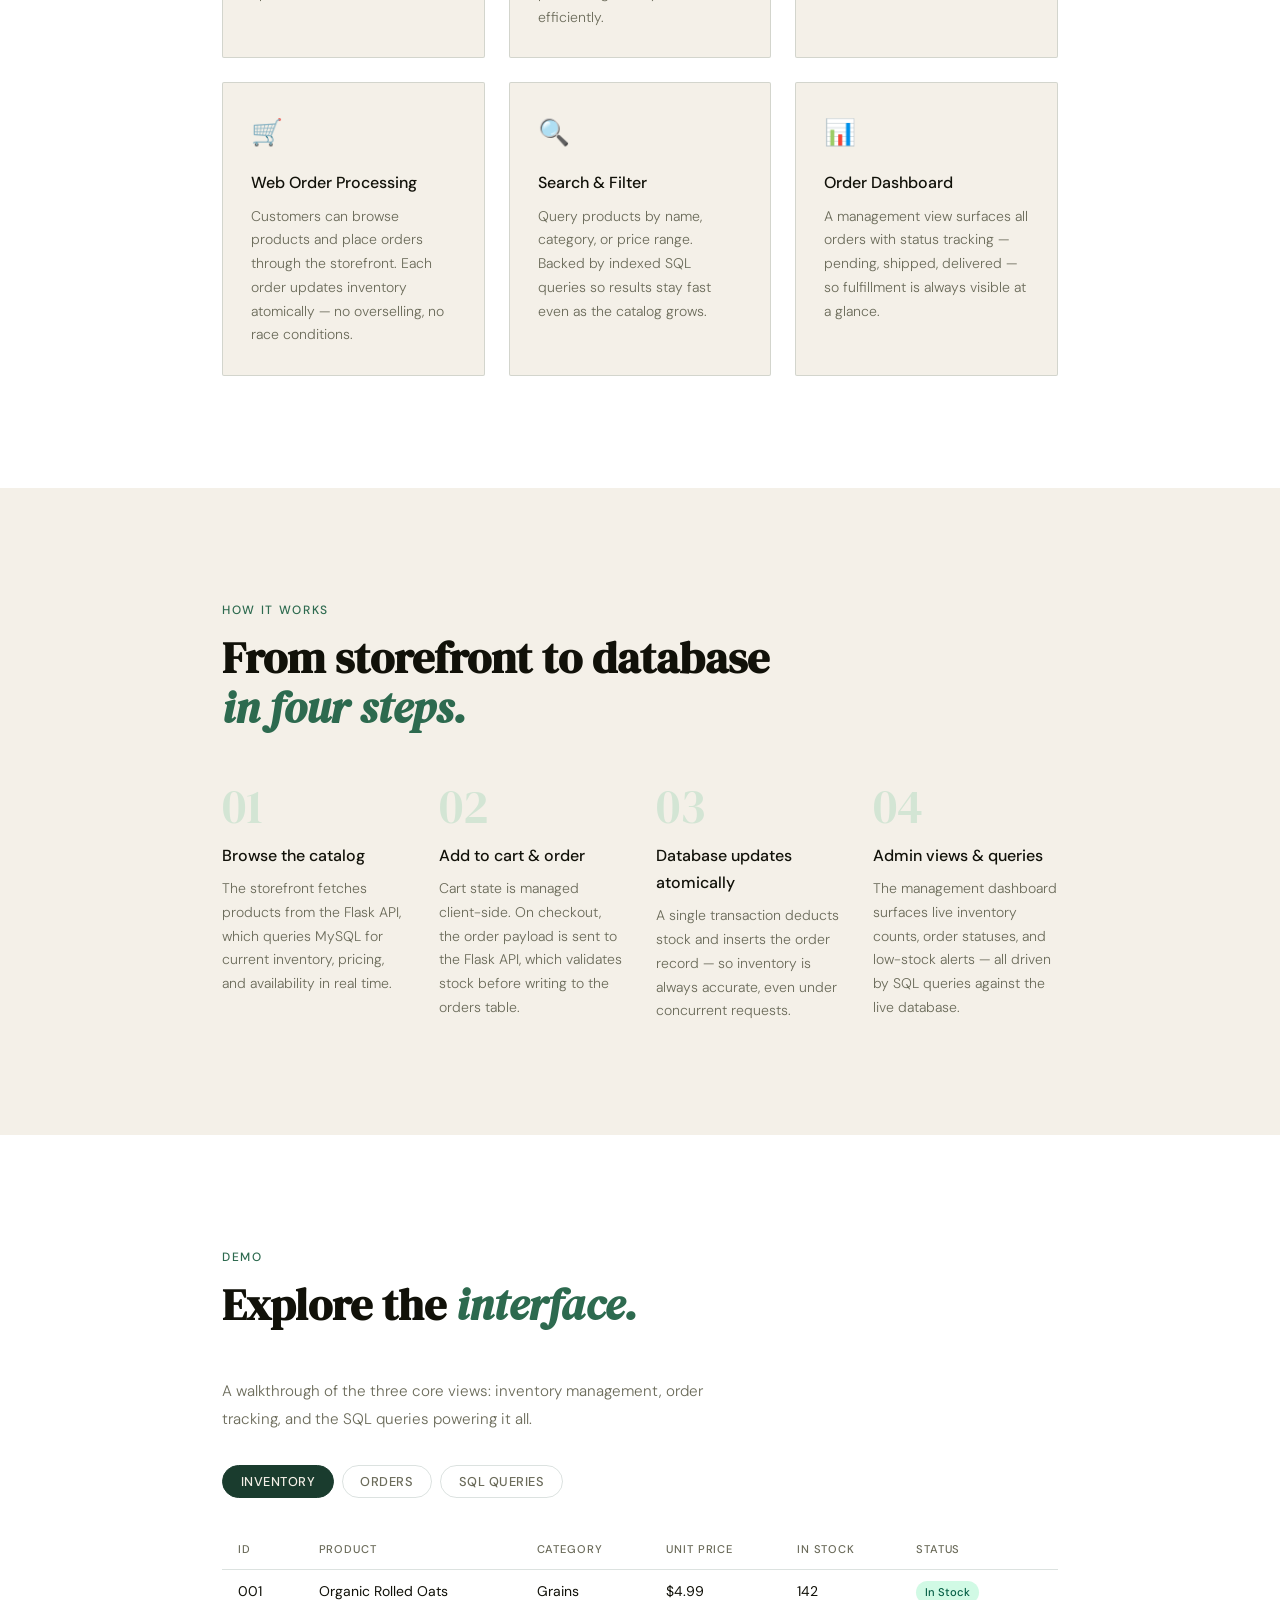
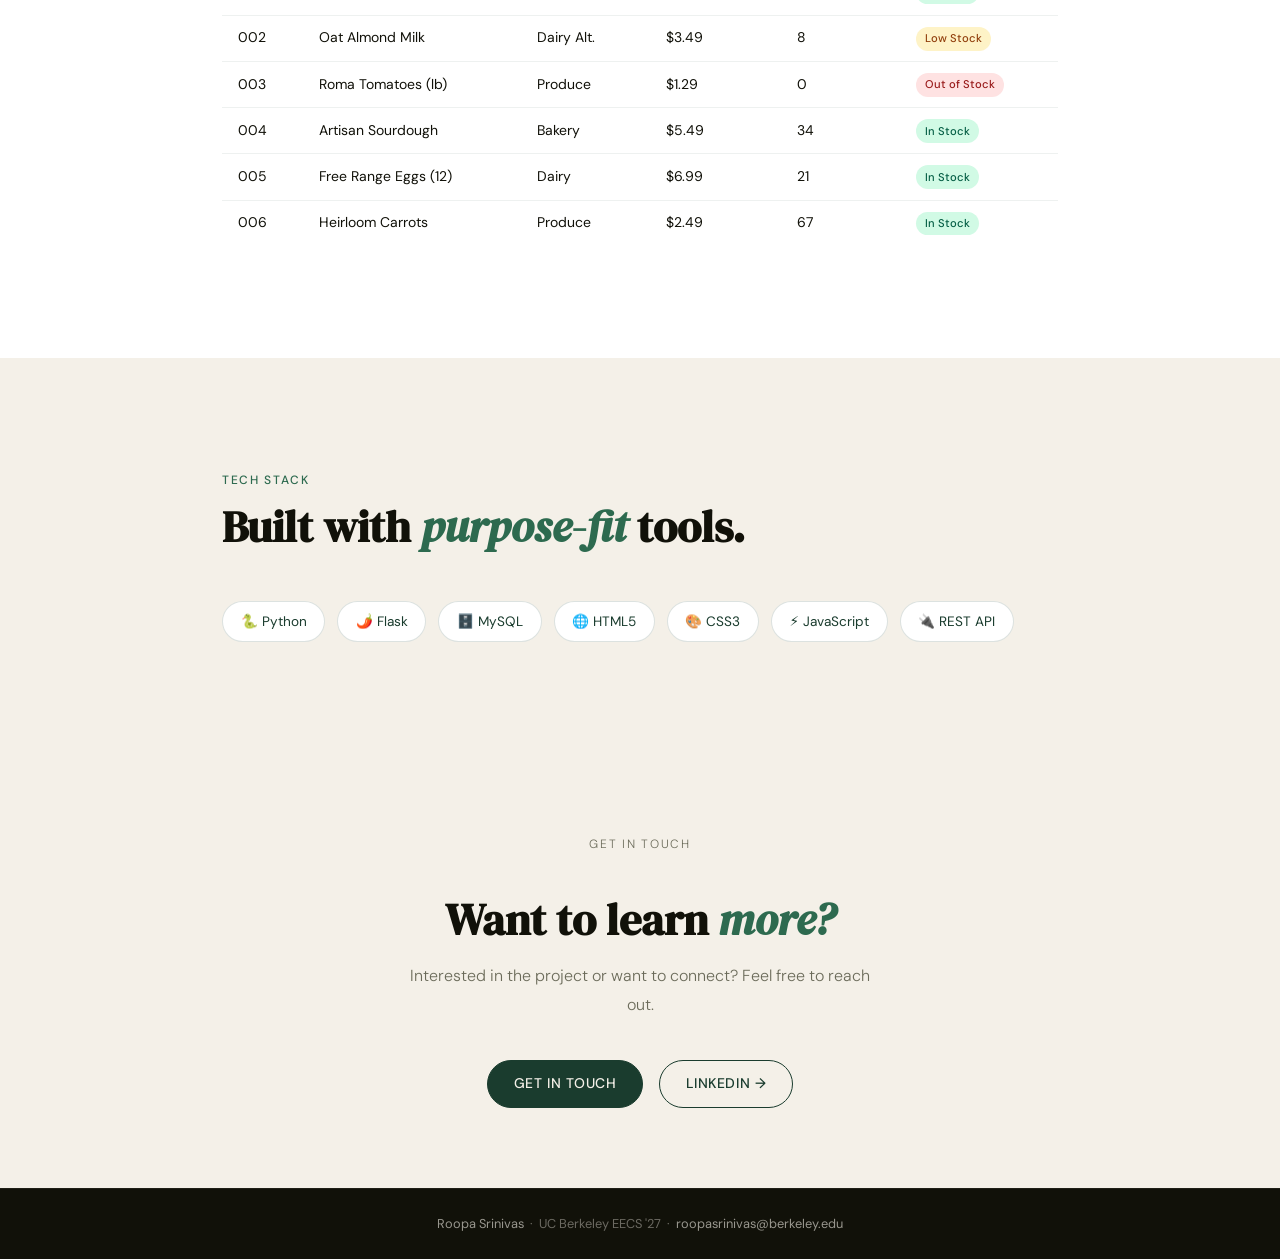
==== commit 2166c39e: "Add hero section and product grid to index.html" ====
--- a/index.html
+++ b/index.html
@@ -40,6 +40,38 @@
 #hero { min-height: 100vh; display: flex; align-items: center; padding-top: 5rem; background: var(--green); position: relative; overflow: hidden; }
 #hero::before { content: ''; position: absolute; top: -120px; right: -120px; width: 520px; height: 520px; border-radius: 50%; background: var(--green-mid); opacity: 0.4; pointer-events: none; }
 #hero::after { content: ''; position: absolute; bottom: -80px; left: -80px; width: 300px; height: 300px; border-radius: 50%; background: var(--green-light); opacity: 0.15; pointer-events: none; }
+.hero-inner { display: grid; grid-template-columns: 1fr 1fr; gap: 4rem; align-items: center; width: 100%; }
+.hero-text { position: relative; z-index: 1; }
+.app-wrap { position: relative; z-index: 1; animation: fadeUp 0.8s 0.2s ease both; }
+.app-frame { border-radius: 16px; overflow: hidden; border: 1px solid rgba(82,183,136,0.3); box-shadow: 0 24px 60px rgba(0,0,0,0.35); background: #f8faf6; font-family: var(--sans); }
+.app-chrome { background: var(--green); padding: 0.6rem 1rem; display: flex; align-items: center; justify-content: space-between; border-bottom: 1px solid rgba(82,183,136,0.25); }
+.app-chrome-title { color: var(--green-light); font-weight: 500; font-size: 0.82rem; }
+.app-chrome-tabs { display: flex; gap: 0.25rem; }
+.app-chrome-tab { font-size: 0.68rem; font-weight: 500; padding: 0.2rem 0.6rem; border-radius: 100px; color: rgba(244,240,232,0.5); }
+.app-chrome-tab.active { background: rgba(82,183,136,0.25); color: var(--green-light); }
+.app-body { padding: 0.9rem; }
+.app-search { display: flex; align-items: center; gap: 0.5rem; background: #fff; border: 1px solid #d4e8cc; border-radius: 100px; padding: 0.4rem 0.8rem; margin-bottom: 0.8rem; }
+.app-search-text { font-size: 0.72rem; color: #aabaa0; }
+.app-filter-row { display: flex; gap: 0.35rem; margin-bottom: 0.9rem; flex-wrap: wrap; }
+.app-filter { font-size: 0.65rem; font-weight: 600; padding: 0.2rem 0.65rem; border-radius: 100px; border: 1px solid #c8dfc0; color: #4a7a50; background: #fff; }
+.app-filter.active { background: var(--green); color: var(--green-light); border-color: var(--green); }
+.app-product-grid { display: grid; grid-template-columns: 1fr 1fr 1fr; gap: 0.5rem; margin-bottom: 0.9rem; }
+.app-product-card { background: #fff; border: 1px solid #d4e8cc; border-radius: 8px; padding: 0.55rem 0.5rem; text-align: center; }
+.app-product-emoji { font-size: 1.4rem; margin-bottom: 0.25rem; }
+.app-product-name { font-size: 0.62rem; font-weight: 600; color: #2a4a2a; margin-bottom: 0.1rem; line-height: 1.3; }
+.app-product-price { font-size: 0.65rem; color: var(--green-mid); font-weight: 600; margin-bottom: 0.3rem; }
+.app-add-btn { font-size: 0.6rem; font-weight: 600; background: var(--green); color: var(--green-light); border: none; border-radius: 100px; padding: 0.18rem 0.5rem; cursor: default; width: 100%; }
+.app-stock-low { font-size: 0.55rem; color: #b85a00; font-weight: 600; margin-top: 0.15rem; }
+.app-cart { background: var(--green); border-radius: 10px; padding: 0.65rem 0.8rem; display: flex; align-items: center; justify-content: space-between; }
+.app-cart-info { display: flex; align-items: center; gap: 0.5rem; }
+.app-cart-label { font-size: 0.7rem; font-weight: 600; color: var(--green-light); }
+.app-cart-sub { font-size: 0.6rem; color: rgba(82,183,136,0.7); }
+.app-cart-total { font-size: 0.85rem; font-weight: 600; color: var(--cream); }
+.app-checkout-btn { font-size: 0.65rem; font-weight: 600; background: var(--green-light); color: var(--green); border: none; border-radius: 100px; padding: 0.3rem 0.75rem; cursor: default; }
+.app-sql { margin-top: 0.8rem; background: #0D1F18; border-radius: 8px; padding: 0.65rem 0.8rem; font-family: 'Courier New', monospace; font-size: 0.6rem; line-height: 1.7; color: var(--green-light); }
+.app-sql .comment { color: #3a6a50; }
+.app-sql-result { font-size: 0.58rem; color: #74C69D; margin-top: 0.3rem; }
+@media (max-width: 800px) { .hero-inner { grid-template-columns: 1fr; gap: 3rem; } .app-wrap { display: none; } }
 
 .hero-eyebrow { font-size: 0.8rem; font-weight: 500; letter-spacing: 0.12em; text-transform: uppercase; color: var(--green-light); margin-bottom: 1.25rem; }
 .hero-name { font-family: var(--serif); font-size: clamp(2.5rem, 7vw, 5rem); line-height: 1.05; color: var(--cream); margin-bottom: 1.5rem; }
@@ -147,12 +179,106 @@
 
 <section id="hero">
   <div class="container">
-    <p class="hero-eyebrow">Full-Stack · Database · Web App</p>
-    <h1 class="hero-name">A grocery store that<br><em>actually</em> knows its inventory.</h1>
-    <p class="hero-desc">A full-stack database application for managing grocery inventory and web orders — with a relational MySQL backend, Flask API, and a clean storefront interface.</p>
-    <div class="hero-links">
-      <a class="btn btn-primary" href="#demo">Explore the App</a>
-      <a class="btn btn-ghost" href="#features">See Features</a>
+    <div class="hero-inner">
+      <div class="hero-text">
+        <p class="hero-eyebrow">Full-Stack · Database · Web App</p>
+        <h1 class="hero-name">A grocery store that<br><em>actually</em> knows its inventory.</h1>
+        <p class="hero-desc">A full-stack database application for managing grocery inventory and web orders — with a relational MySQL backend, Flask API, and a clean storefront interface.</p>
+        <div class="hero-links">
+          <a class="btn btn-primary" href="#demo">Explore the App</a>
+          <a class="btn btn-ghost" href="#features">See Features</a>
+        </div>
+      </div>
+      <div class="app-wrap">
+        <div class="app-frame">
+          <!-- Chrome bar -->
+          <div class="app-chrome">
+            <span class="app-chrome-title">🛒 Fresh Market</span>
+            <div class="app-chrome-tabs">
+              <span class="app-chrome-tab active">Shop</span>
+              <span class="app-chrome-tab">Orders</span>
+              <span class="app-chrome-tab">Admin</span>
+            </div>
+          </div>
+          <div class="app-body">
+            <!-- Search -->
+            <div class="app-search">
+              <span class="app-search-text">🔍&nbsp; Search products...</span>
+            </div>
+            <!-- Category filters -->
+            <div class="app-filter-row">
+              <span class="app-filter active">All</span>
+              <span class="app-filter">Produce</span>
+              <span class="app-filter">Dairy</span>
+              <span class="app-filter">Bakery</span>
+              <span class="app-filter">Grains</span>
+            </div>
+            <!-- Product grid -->
+            <div class="app-product-grid">
+              <div class="app-product-card">
+                <div class="app-product-emoji">🥚</div>
+                <div class="app-product-name">Free Range Eggs</div>
+                <div class="app-product-price">$6.99</div>
+                <button class="app-add-btn">+ Add</button>
+              </div>
+              <div class="app-product-card">
+                <div class="app-product-emoji">🍞</div>
+                <div class="app-product-name">Artisan Sourdough</div>
+                <div class="app-product-price">$5.49</div>
+                <button class="app-add-btn">+ Add</button>
+              </div>
+              <div class="app-product-card">
+                <div class="app-product-emoji">🥛</div>
+                <div class="app-product-name">Oat Almond Milk</div>
+                <div class="app-product-price">$3.49</div>
+                <button class="app-add-btn">+ Add</button>
+                <div class="app-stock-low">⚠ Low stock</div>
+              </div>
+              <div class="app-product-card">
+                <div class="app-product-emoji">🥕</div>
+                <div class="app-product-name">Heirloom Carrots</div>
+                <div class="app-product-price">$2.49</div>
+                <button class="app-add-btn">+ Add</button>
+              </div>
+              <div class="app-product-card">
+                <div class="app-product-emoji">🌾</div>
+                <div class="app-product-name">Organic Oats</div>
+                <div class="app-product-price">$4.99</div>
+                <button class="app-add-btn">+ Add</button>
+              </div>
+              <div class="app-product-card" style="opacity:0.5;">
+                <div class="app-product-emoji">🍅</div>
+                <div class="app-product-name">Roma Tomatoes</div>
+                <div class="app-product-price">$1.29</div>
+                <button class="app-add-btn" style="background:#888;">Out of stock</button>
+              </div>
+            </div>
+            <!-- Cart strip -->
+            <div class="app-cart">
+              <div class="app-cart-info">
+                <span style="font-size:1.1rem;">🛒</span>
+                <div>
+                  <div class="app-cart-label">3 items in cart</div>
+                  <div class="app-cart-sub">Oats, Sourdough, Eggs</div>
+                </div>
+              </div>
+              <div style="display:flex;align-items:center;gap:0.6rem;">
+                <span class="app-cart-total">$17.47</span>
+                <button class="app-checkout-btn">Checkout →</button>
+              </div>
+            </div>
+            <!-- SQL snippet -->
+            <div class="app-sql">
+              <span class="comment">-- Live inventory check</span><br>
+              SELECT product_name, stock_qty<br>
+              FROM inventory<br>
+              WHERE stock_qty &lt; 10<br>
+              ORDER BY stock_qty ASC;
+              <div class="app-sql-result">✓ 1 row returned · Almond Milk (qty: 8) · 1ms</div>
+            </div>
+          </div>
+        </div>
+      </div>
     </div>
   </div>
 </section>
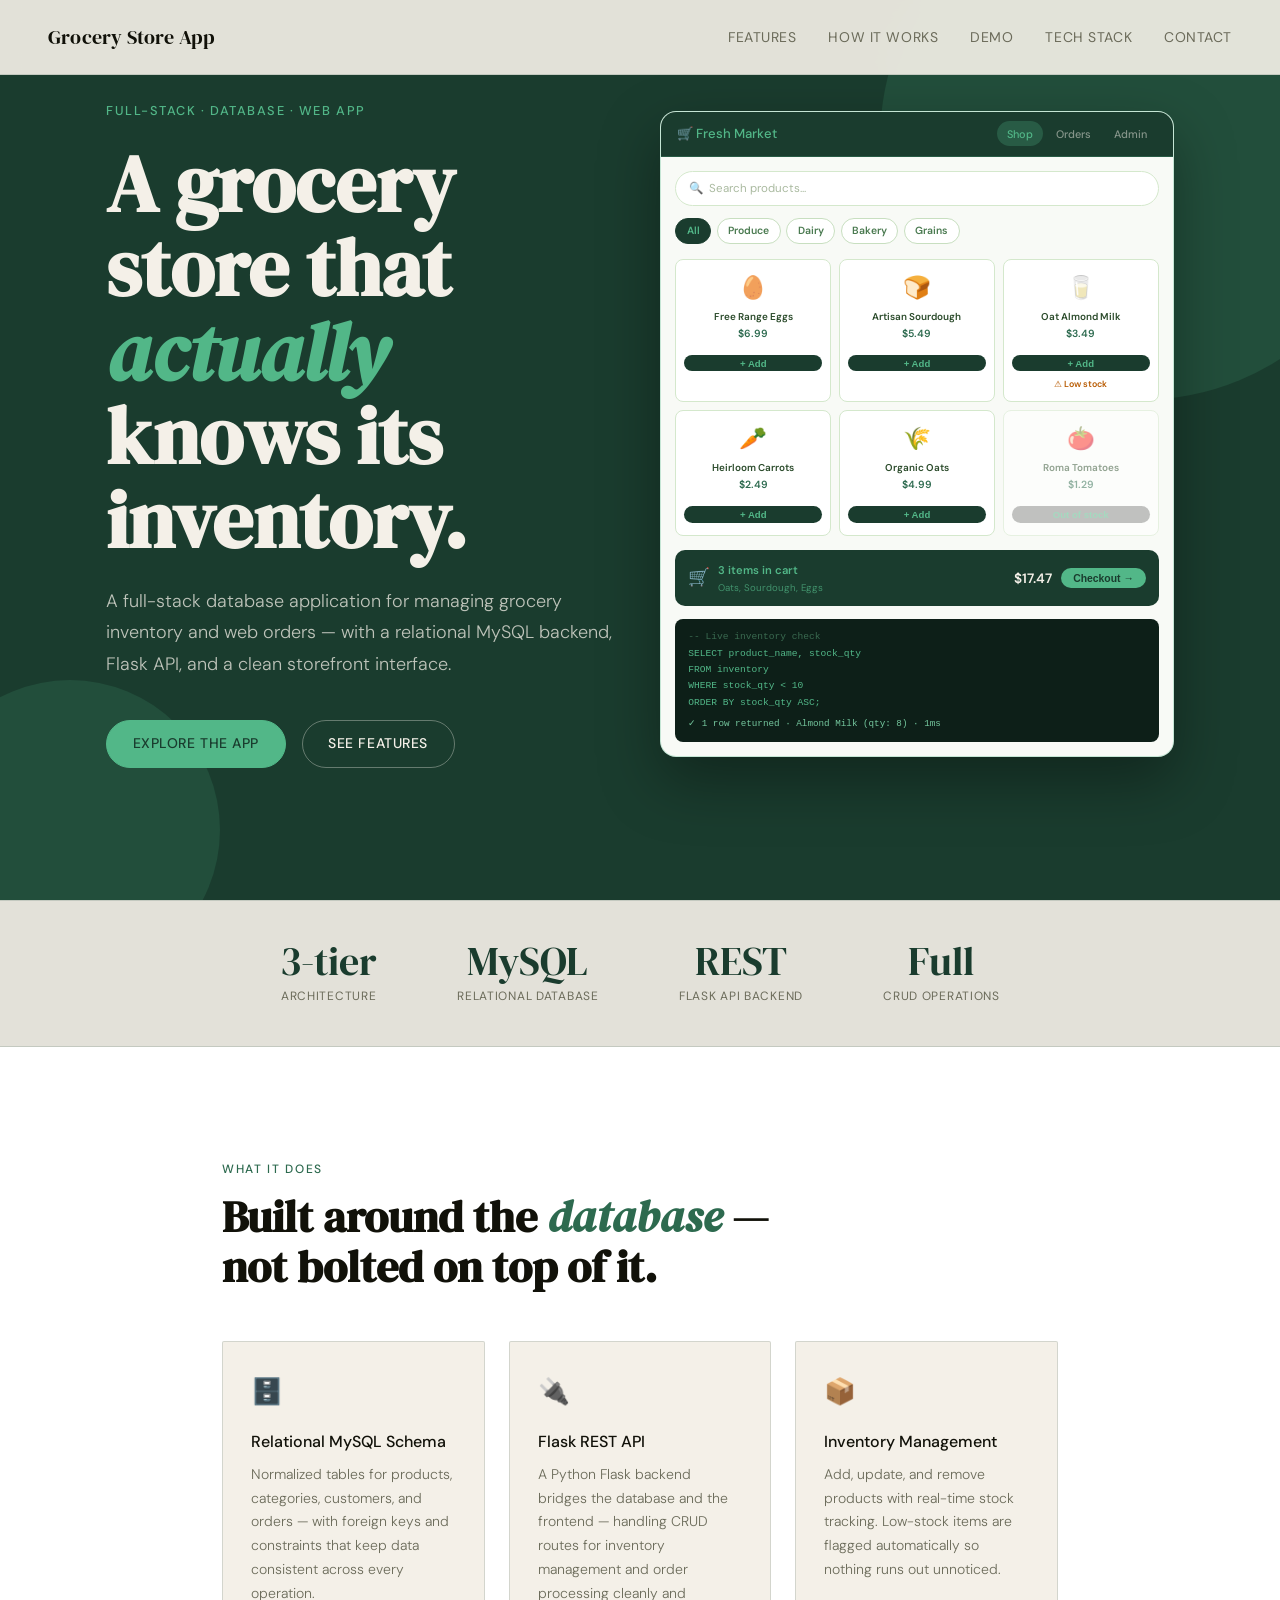
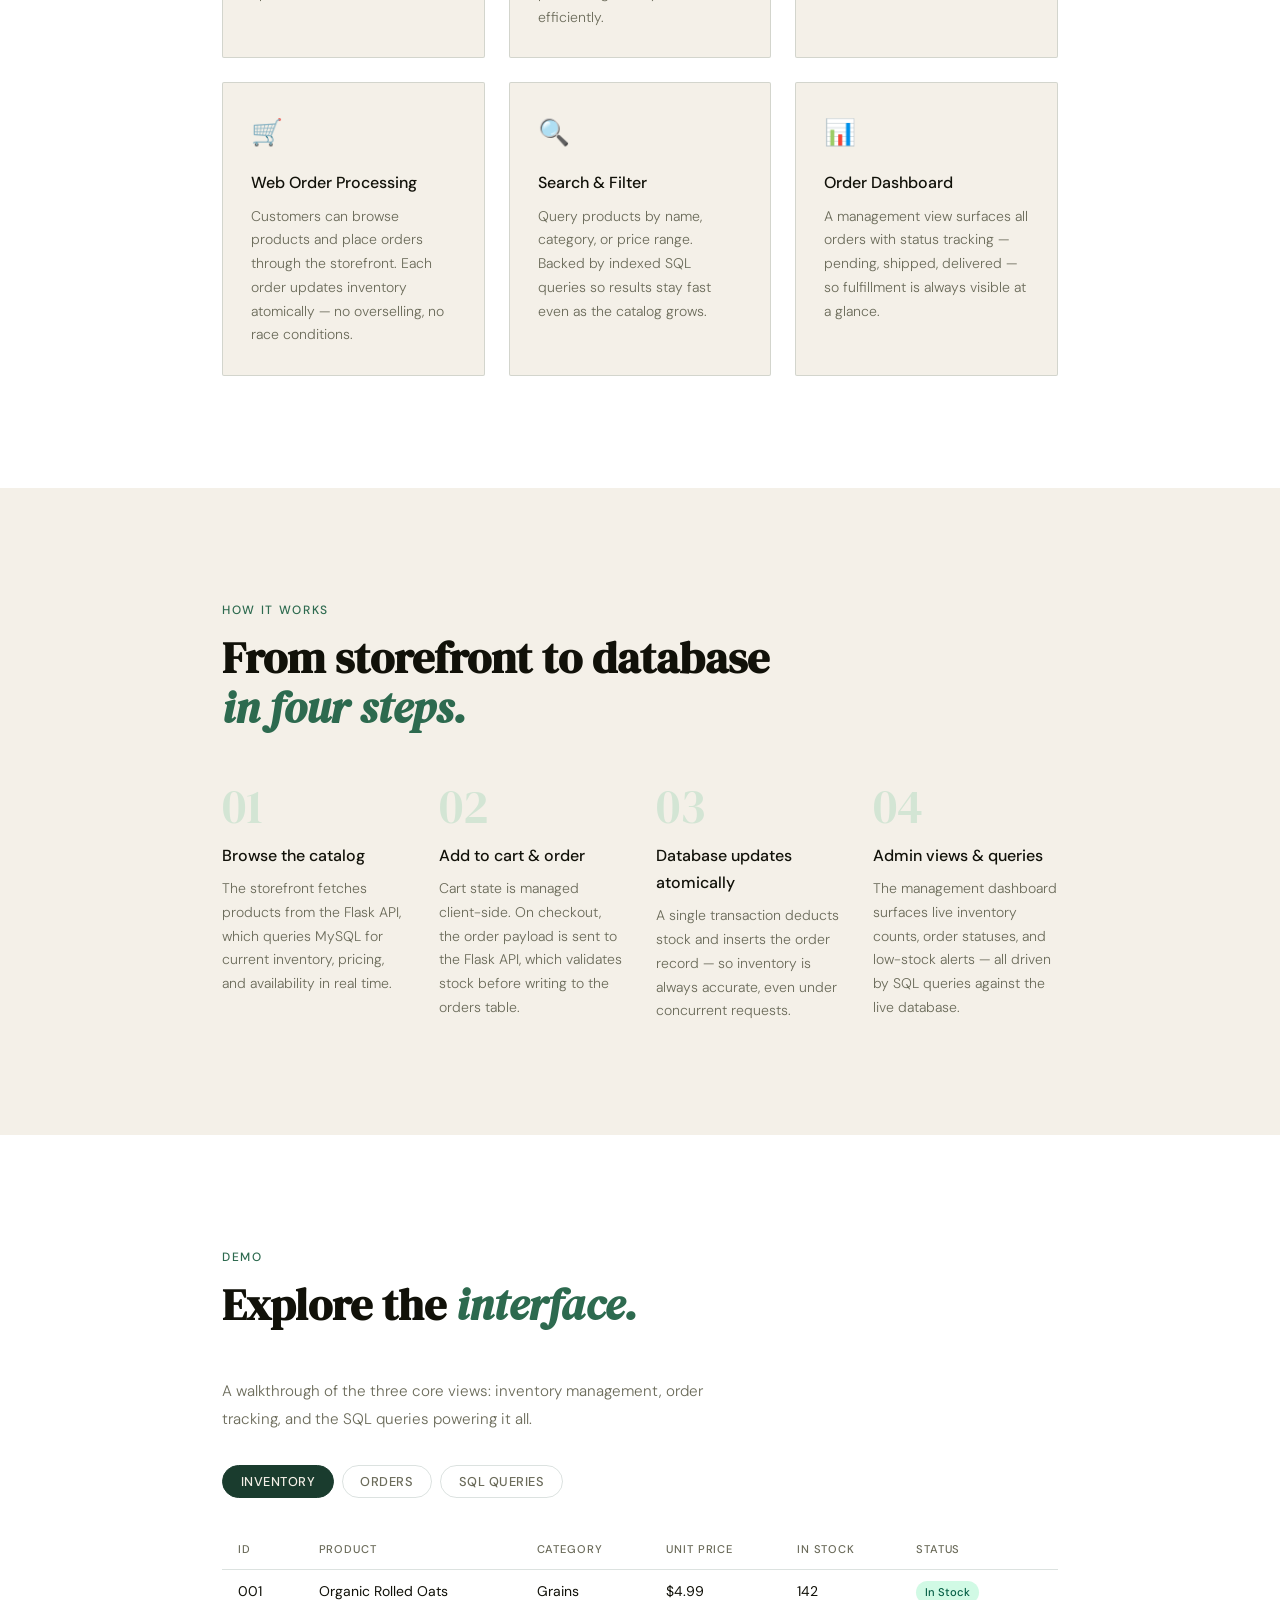
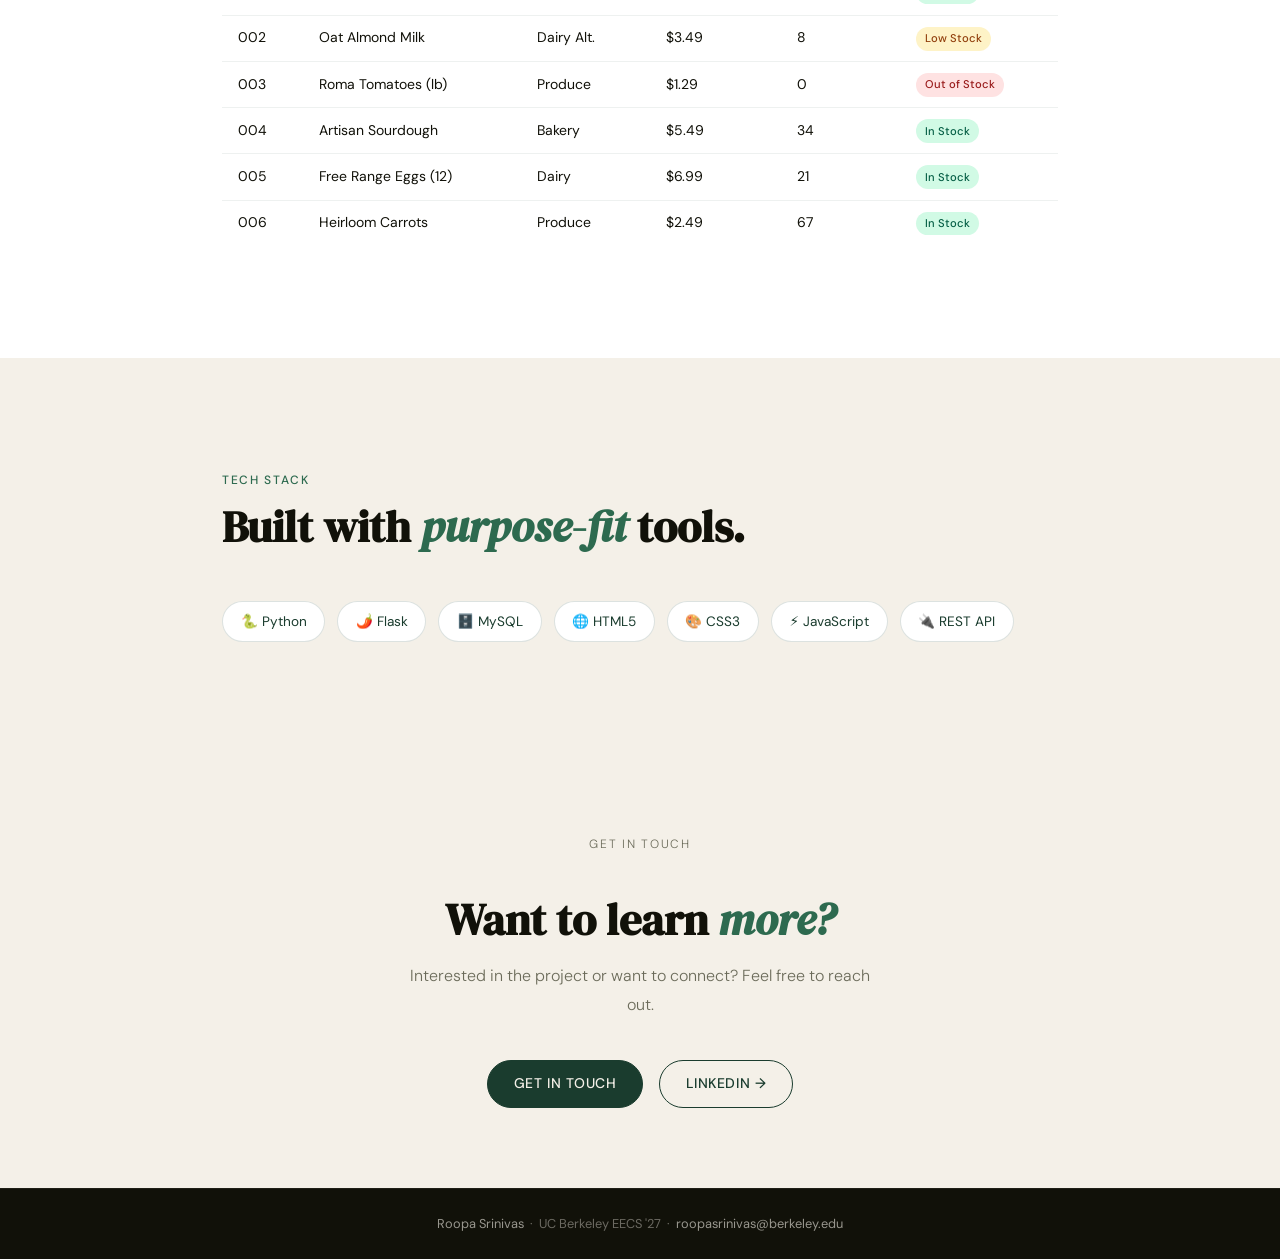
==== commit c6304fb2: "Refactor hero section styles in index.html" ====
--- a/index.html
+++ b/index.html
@@ -40,7 +40,8 @@
 #hero { min-height: 100vh; display: flex; align-items: center; padding-top: 5rem; background: var(--green); position: relative; overflow: hidden; }
 #hero::before { content: ''; position: absolute; top: -120px; right: -120px; width: 520px; height: 520px; border-radius: 50%; background: var(--green-mid); opacity: 0.4; pointer-events: none; }
 #hero::after { content: ''; position: absolute; bottom: -80px; left: -80px; width: 300px; height: 300px; border-radius: 50%; background: var(--green-light); opacity: 0.15; pointer-events: none; }
-.hero-inner { display: grid; grid-template-columns: 1fr 1fr; gap: 4rem; align-items: center; width: 100%; }
+#hero .container { max-width: 1100px; padding: 0 1rem; }
+.hero-inner { display: grid; grid-template-columns: 1fr 1fr; gap: 2.5rem; align-items: center; width: 100%; }
 .hero-text { position: relative; z-index: 1; }
 .app-wrap { position: relative; z-index: 1; animation: fadeUp 0.8s 0.2s ease both; }
 .app-frame { border-radius: 16px; overflow: hidden; border: 1px solid rgba(82,183,136,0.3); box-shadow: 0 24px 60px rgba(0,0,0,0.35); background: #f8faf6; font-family: var(--sans); }
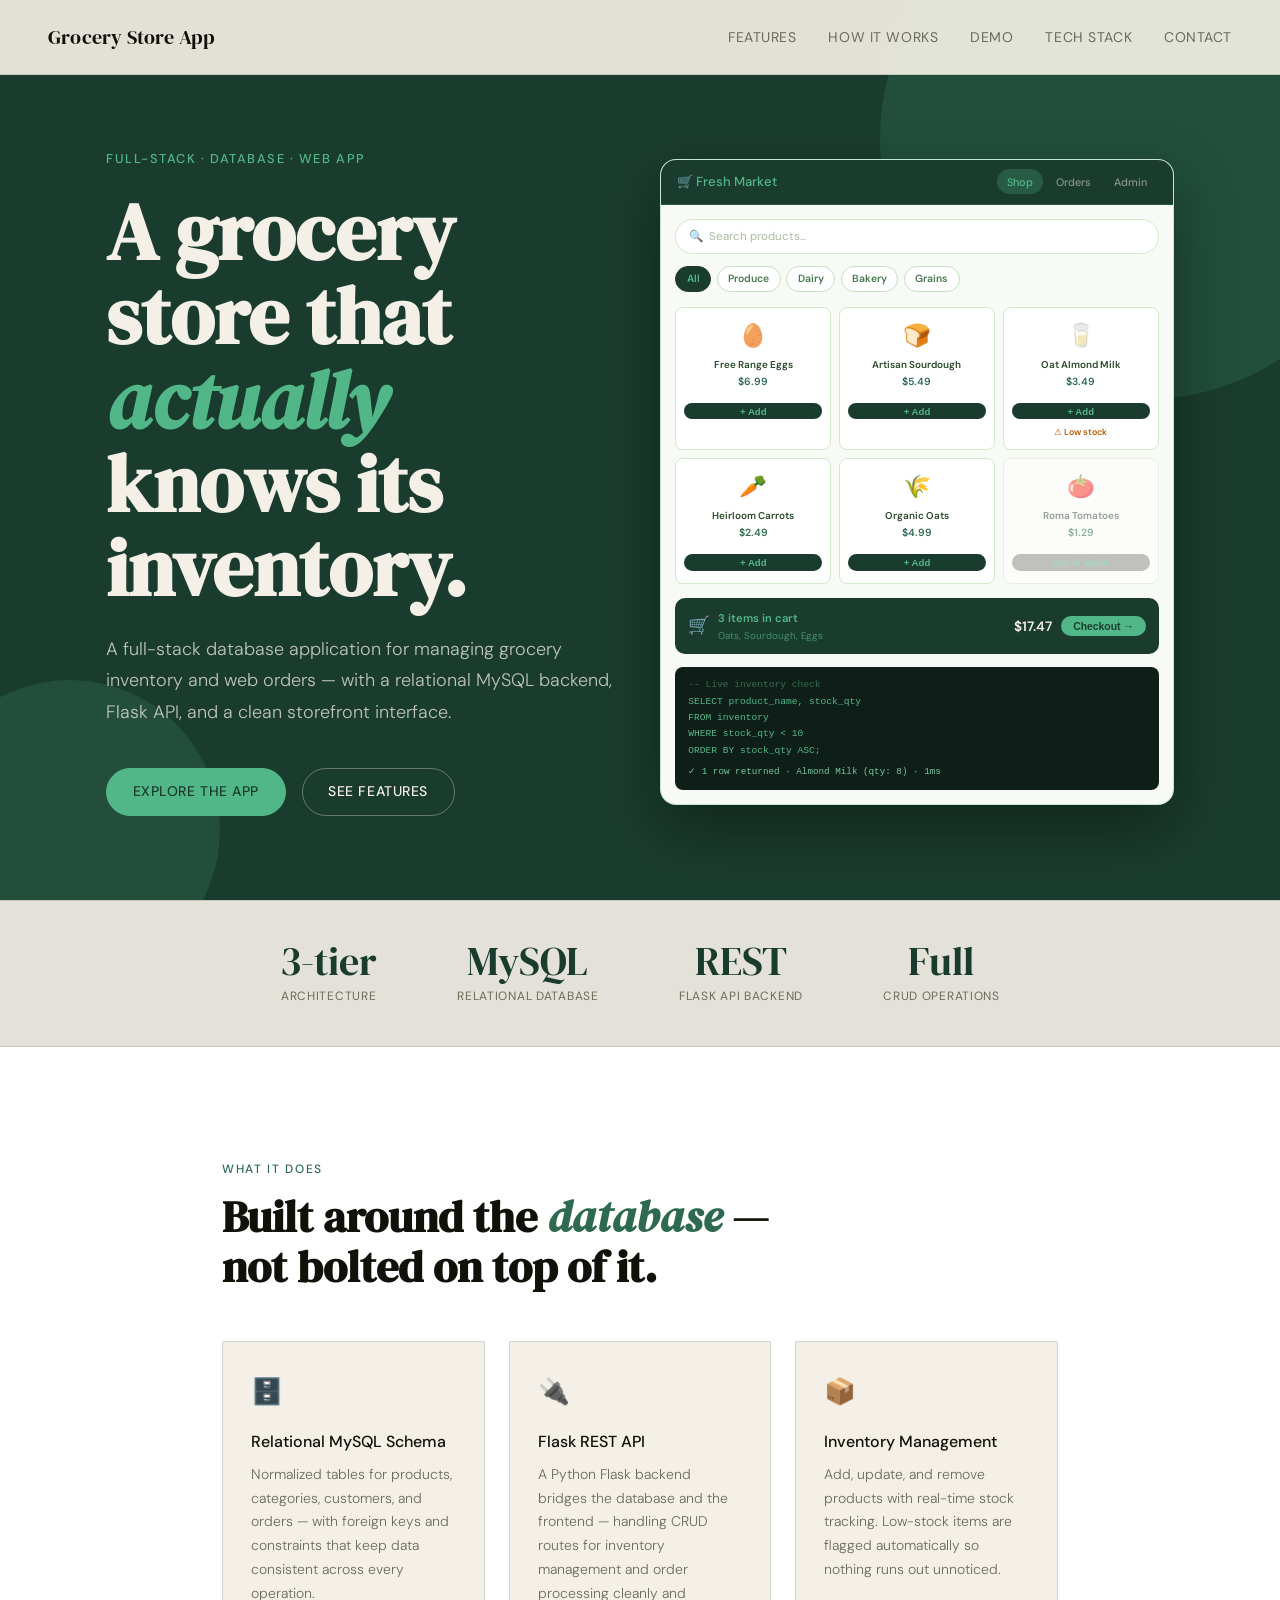
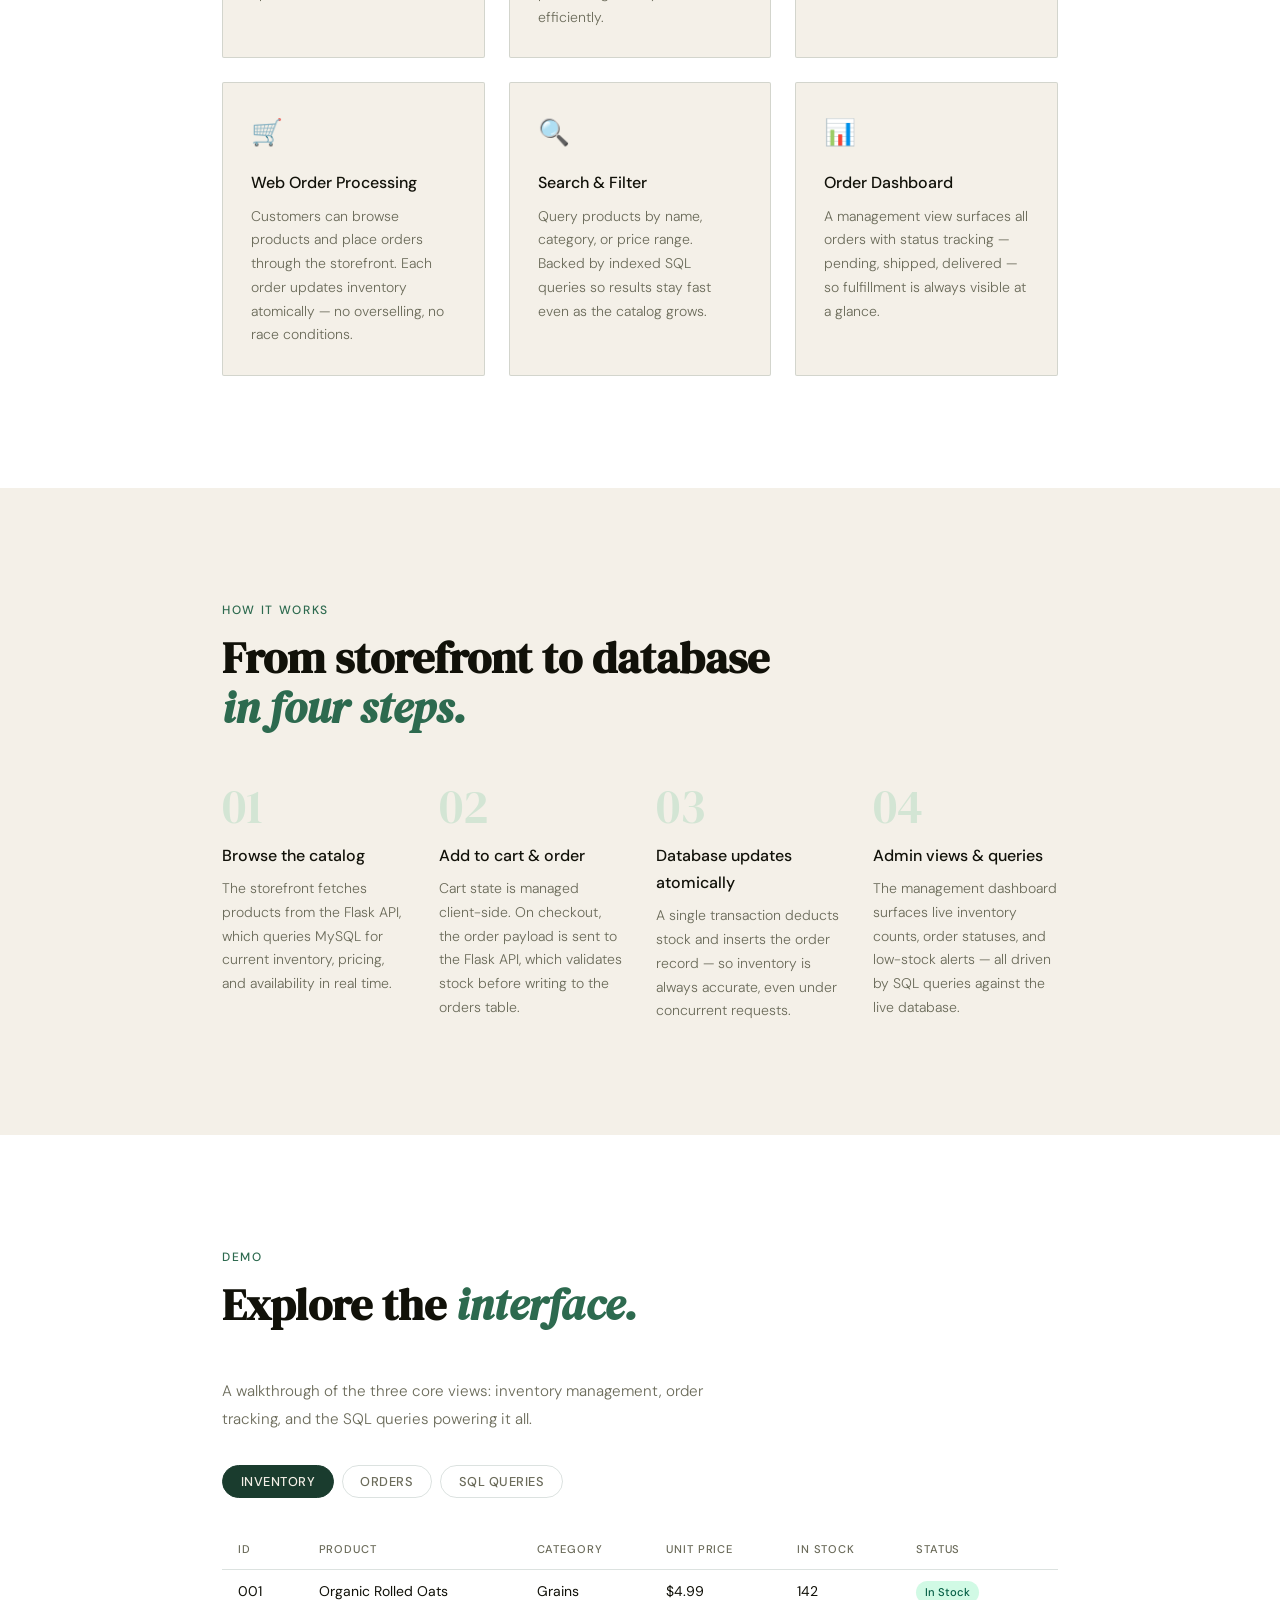
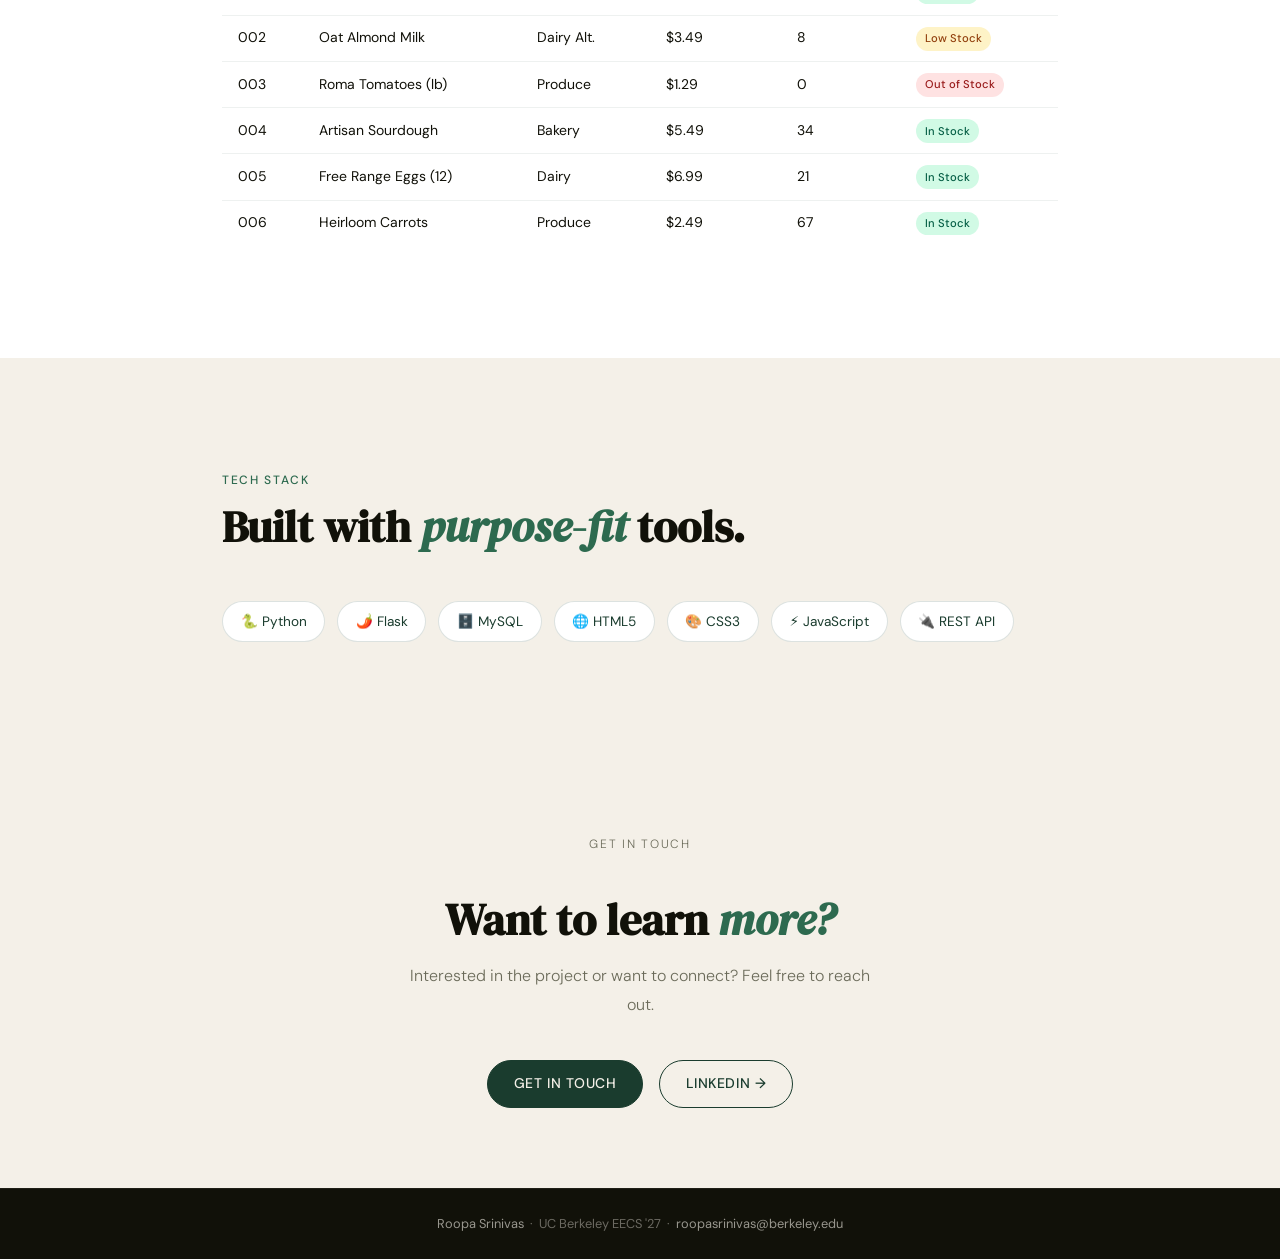
==== commit 027308bd: "Update hero section padding in index.html Adjusted padding in the hero section for better layout." ====
--- a/index.html
+++ b/index.html
@@ -37,7 +37,7 @@
 section { padding: 7rem 0; }
 .container { max-width: 900px; margin: 0 auto; padding: 0 2rem; }
 
-#hero { min-height: 100vh; display: flex; align-items: center; padding-top: 5rem; background: var(--green); position: relative; overflow: hidden; }
+#hero { min-height: 100vh; display: flex; align-items: center; padding-top: 6rem; padding-bottom: 2rem; background: var(--green); position: relative; overflow: hidden; }
 #hero::before { content: ''; position: absolute; top: -120px; right: -120px; width: 520px; height: 520px; border-radius: 50%; background: var(--green-mid); opacity: 0.4; pointer-events: none; }
 #hero::after { content: ''; position: absolute; bottom: -80px; left: -80px; width: 300px; height: 300px; border-radius: 50%; background: var(--green-light); opacity: 0.15; pointer-events: none; }
 #hero .container { max-width: 1100px; padding: 0 1rem; }
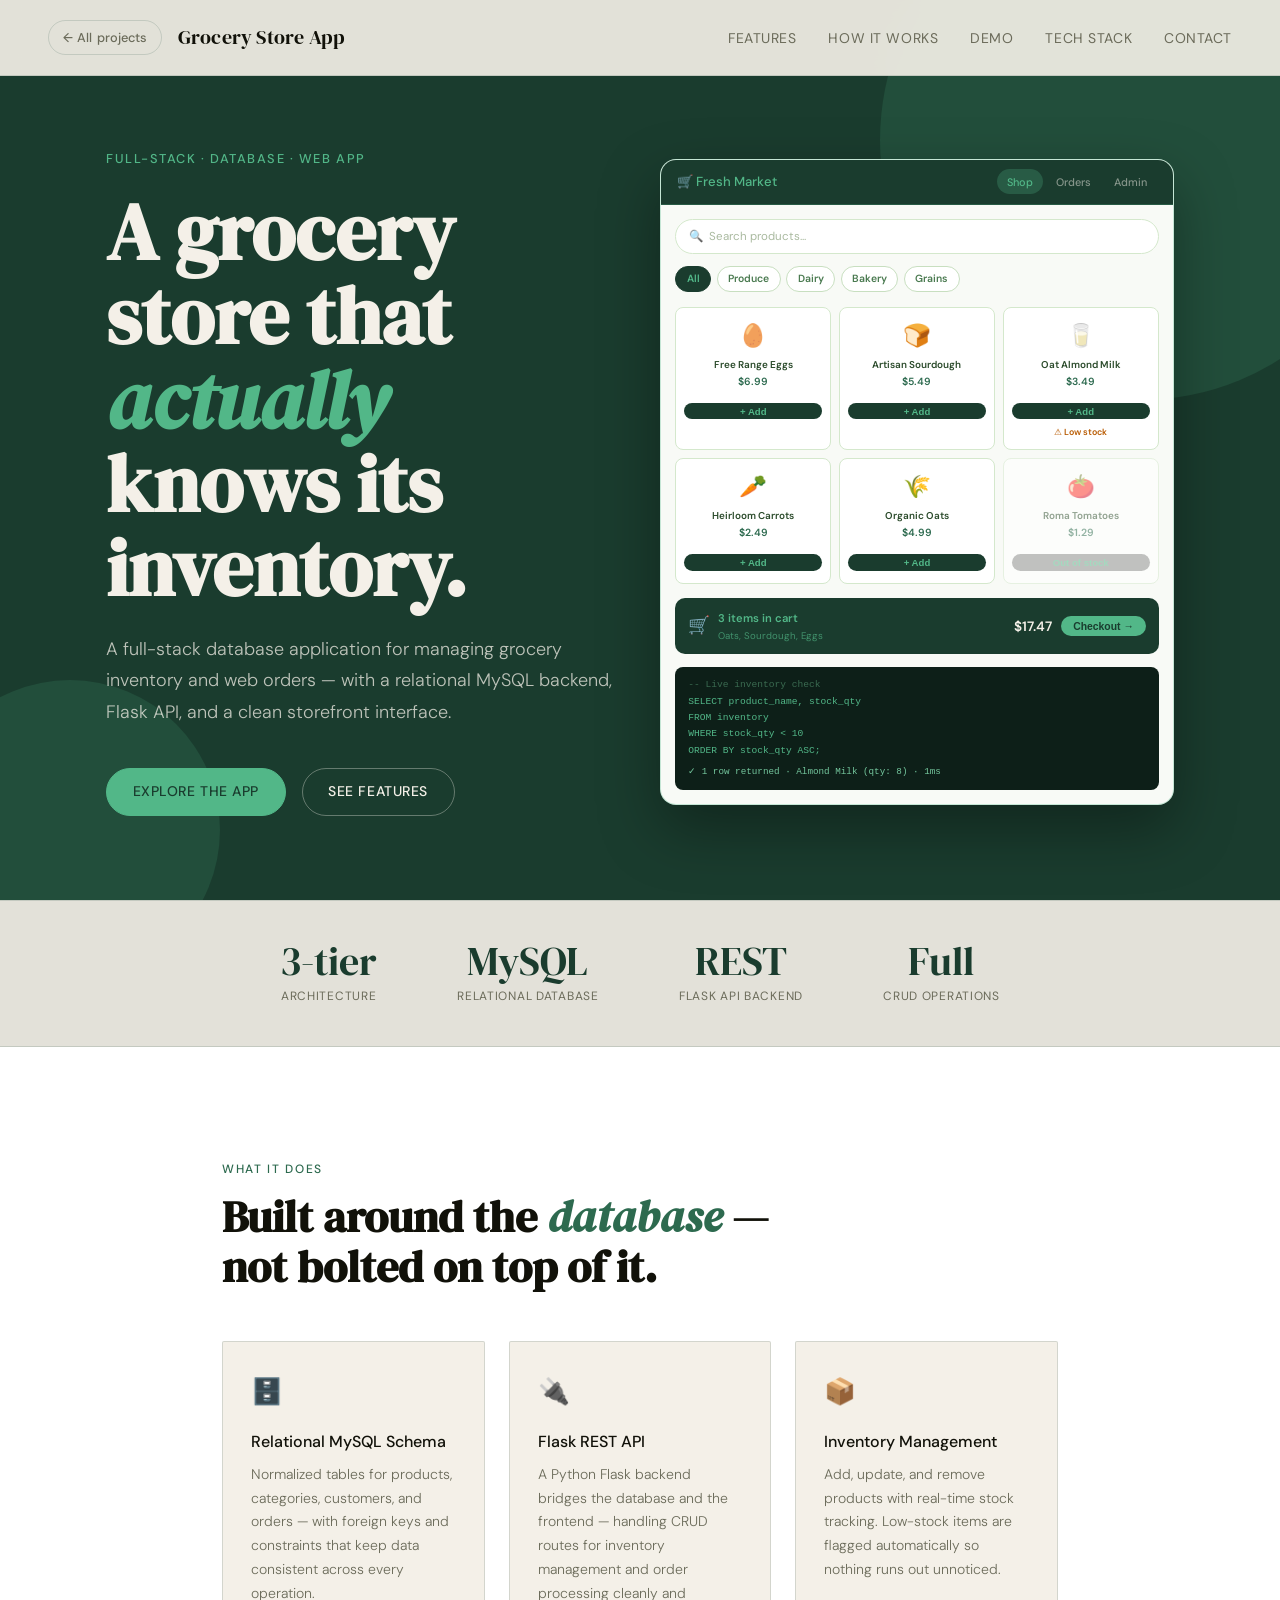
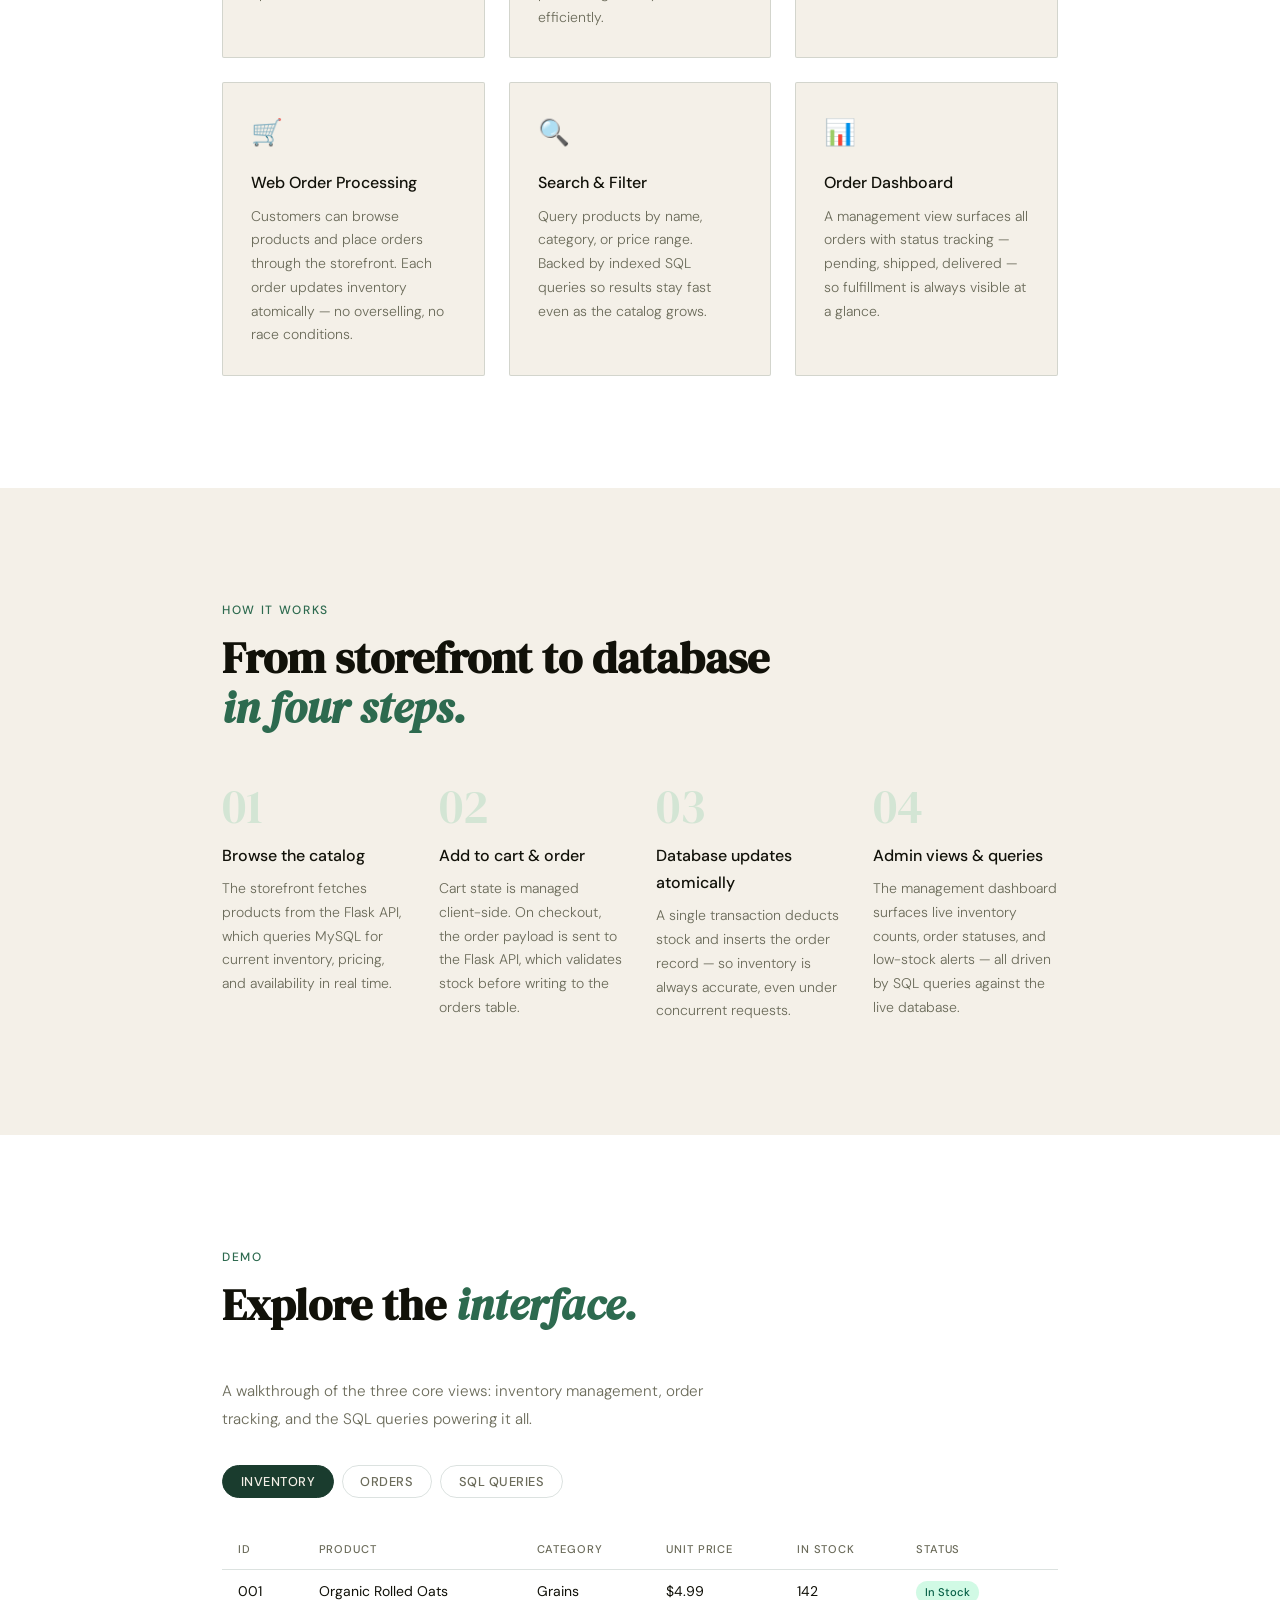
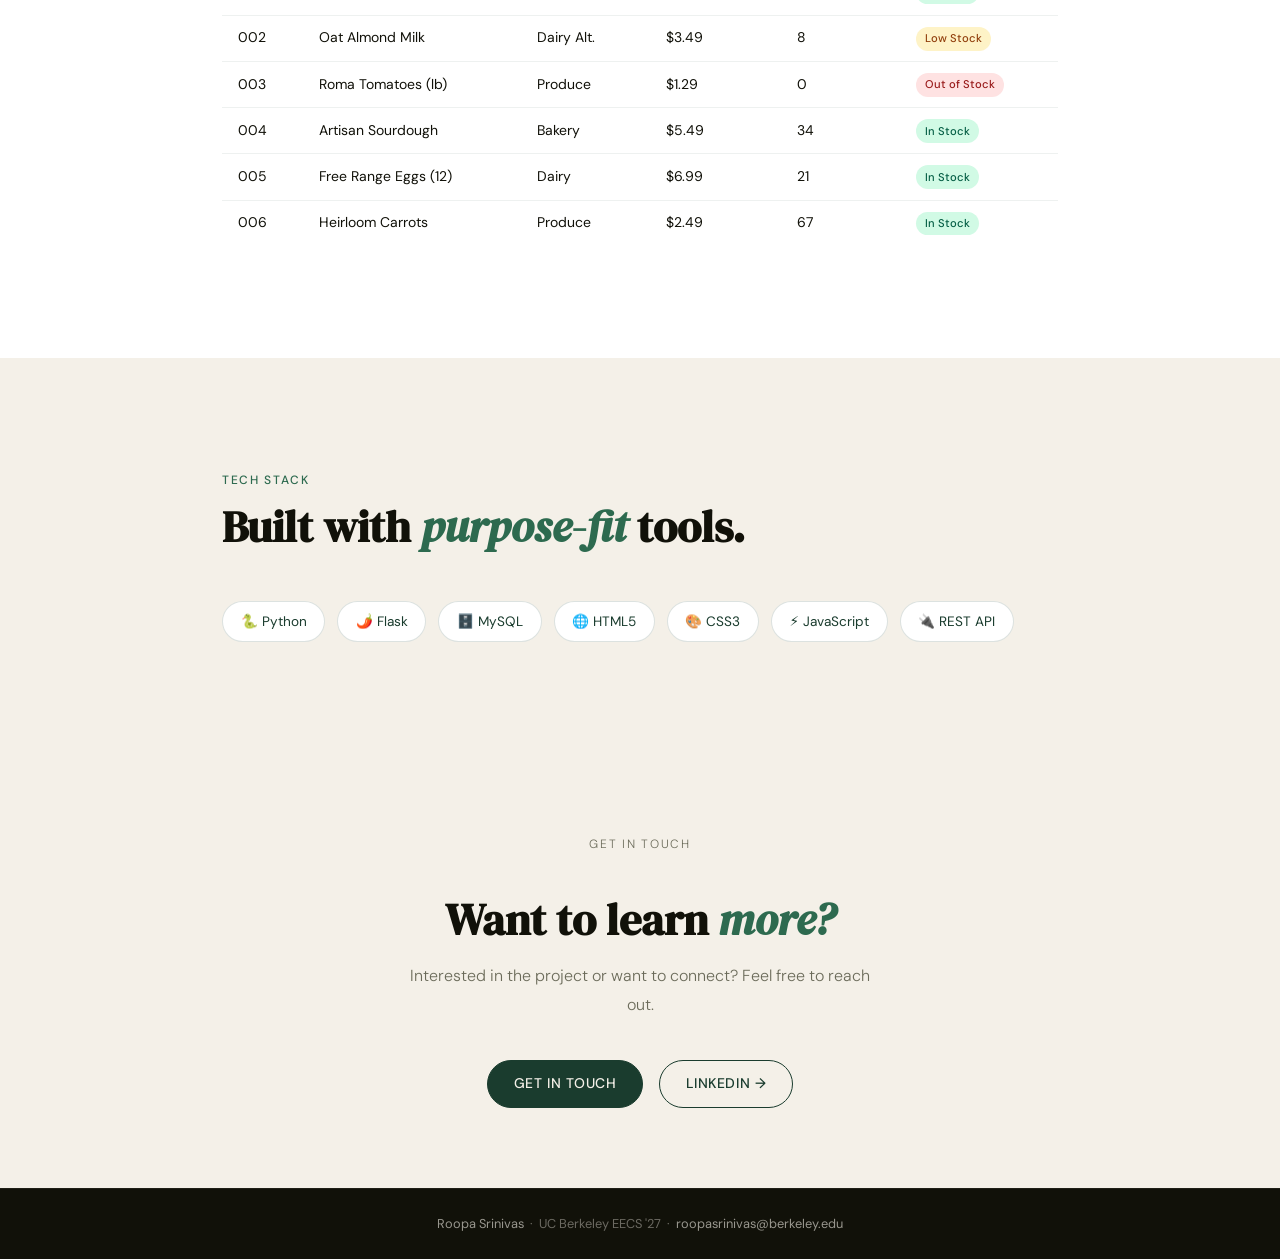
==== commit aac284d9: "Add an "All projects" button to the top bar Co-Authored-By: Claude Opus 5.5 <noreply@anthropic.com>" ====
--- a/index.html
+++ b/index.html
@@ -163,12 +163,25 @@
 .hero-name { animation: fadeUp 0.6s 0.1s ease both; }
 .hero-desc { animation: fadeUp 0.6s 0.2s ease both; }
 .hero-links { animation: fadeUp 0.6s 0.3s ease both; }
+/* Back to the projects on roopa-srinivas.github.io, on every project page. */
+.nav-left { display: flex; align-items: center; gap: 1rem; min-width: 0; }
+.nav-back { display: inline-flex; align-items: center; gap: 0.3rem; font-size: 0.8rem; font-weight: 500; color: var(--muted); text-decoration: none; padding: 0.35rem 0.85rem; border: 1px solid var(--border); border-radius: 999px; white-space: nowrap; transition: color 0.2s, border-color 0.2s; }
+.nav-back:hover { color: var(--green-mid); border-color: var(--green-mid); }
+@media (max-width: 700px) {
+  .nav-back .long { display: none; }
+  .nav-logo { white-space: nowrap; font-size: 1.05rem; }
+  /* Too many section links for a phone; the back button and title stay. */
+  .nav-links { display: none; }
+}
 </style>
 </head>
 <body>
 
 <nav>
-  <a class="nav-logo" href="#">Grocery Store App</a>
+  <div class="nav-left">
+    <a class="nav-back" href="https://roopa-srinivas.github.io/#projects" aria-label="All projects by Roopa Srinivas">← <span class="long">All </span>projects</a>
+    <a class="nav-logo" href="#">Grocery Store App</a>
+  </div>
   <ul class="nav-links">
     <li><a href="#features">Features</a></li>
     <li><a href="#how">How It Works</a></li>
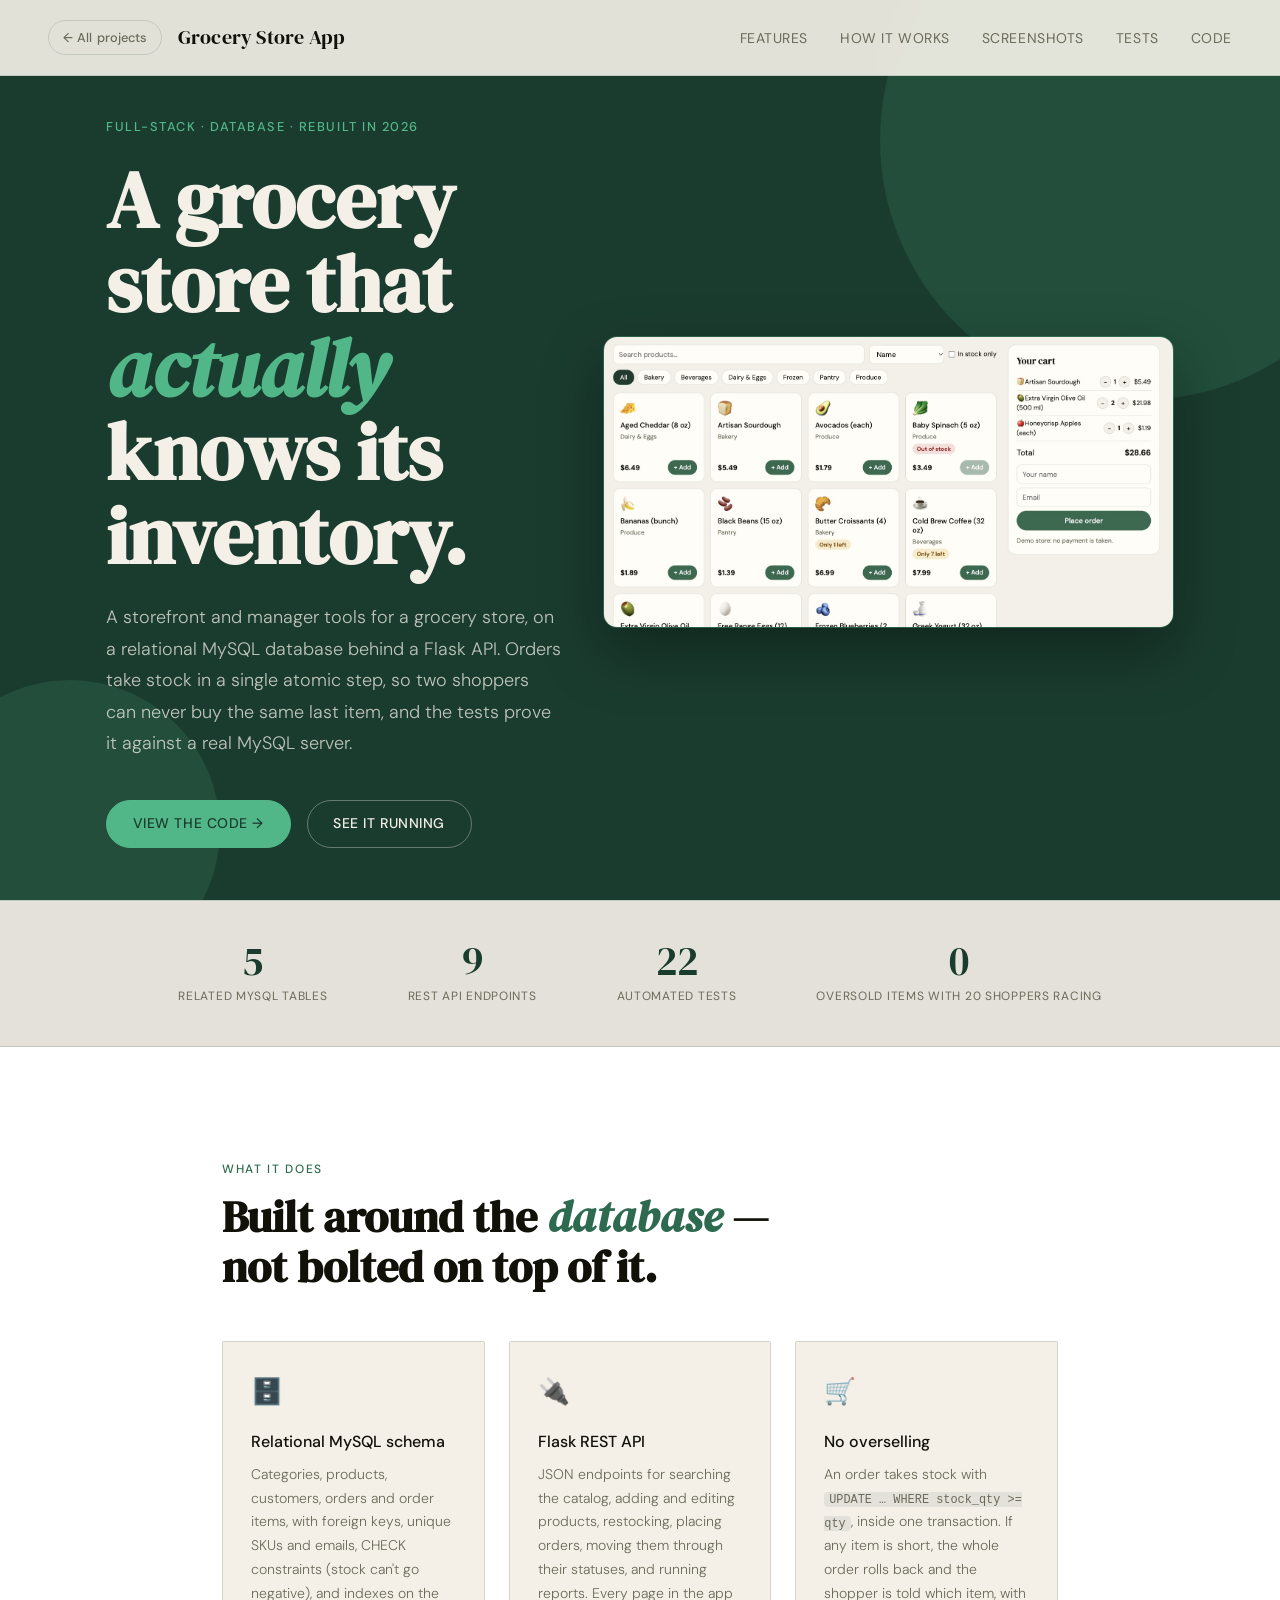
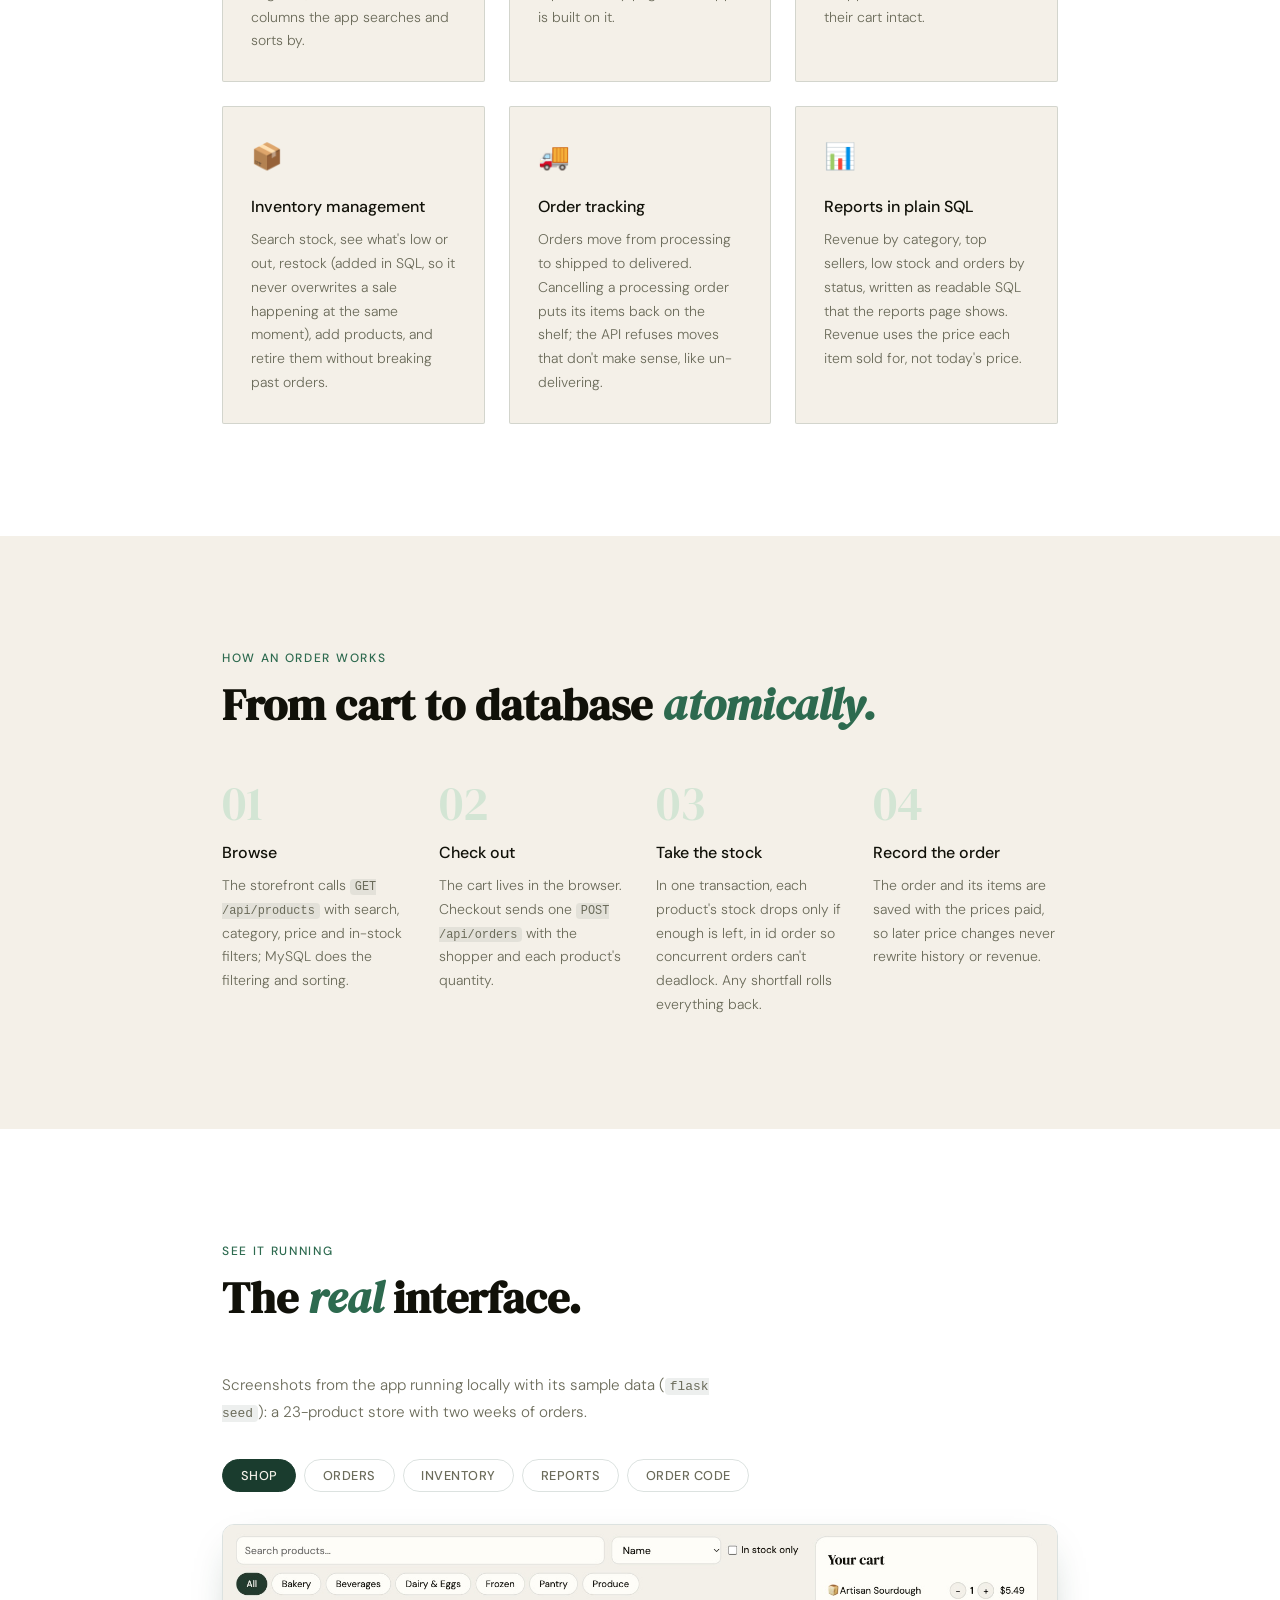
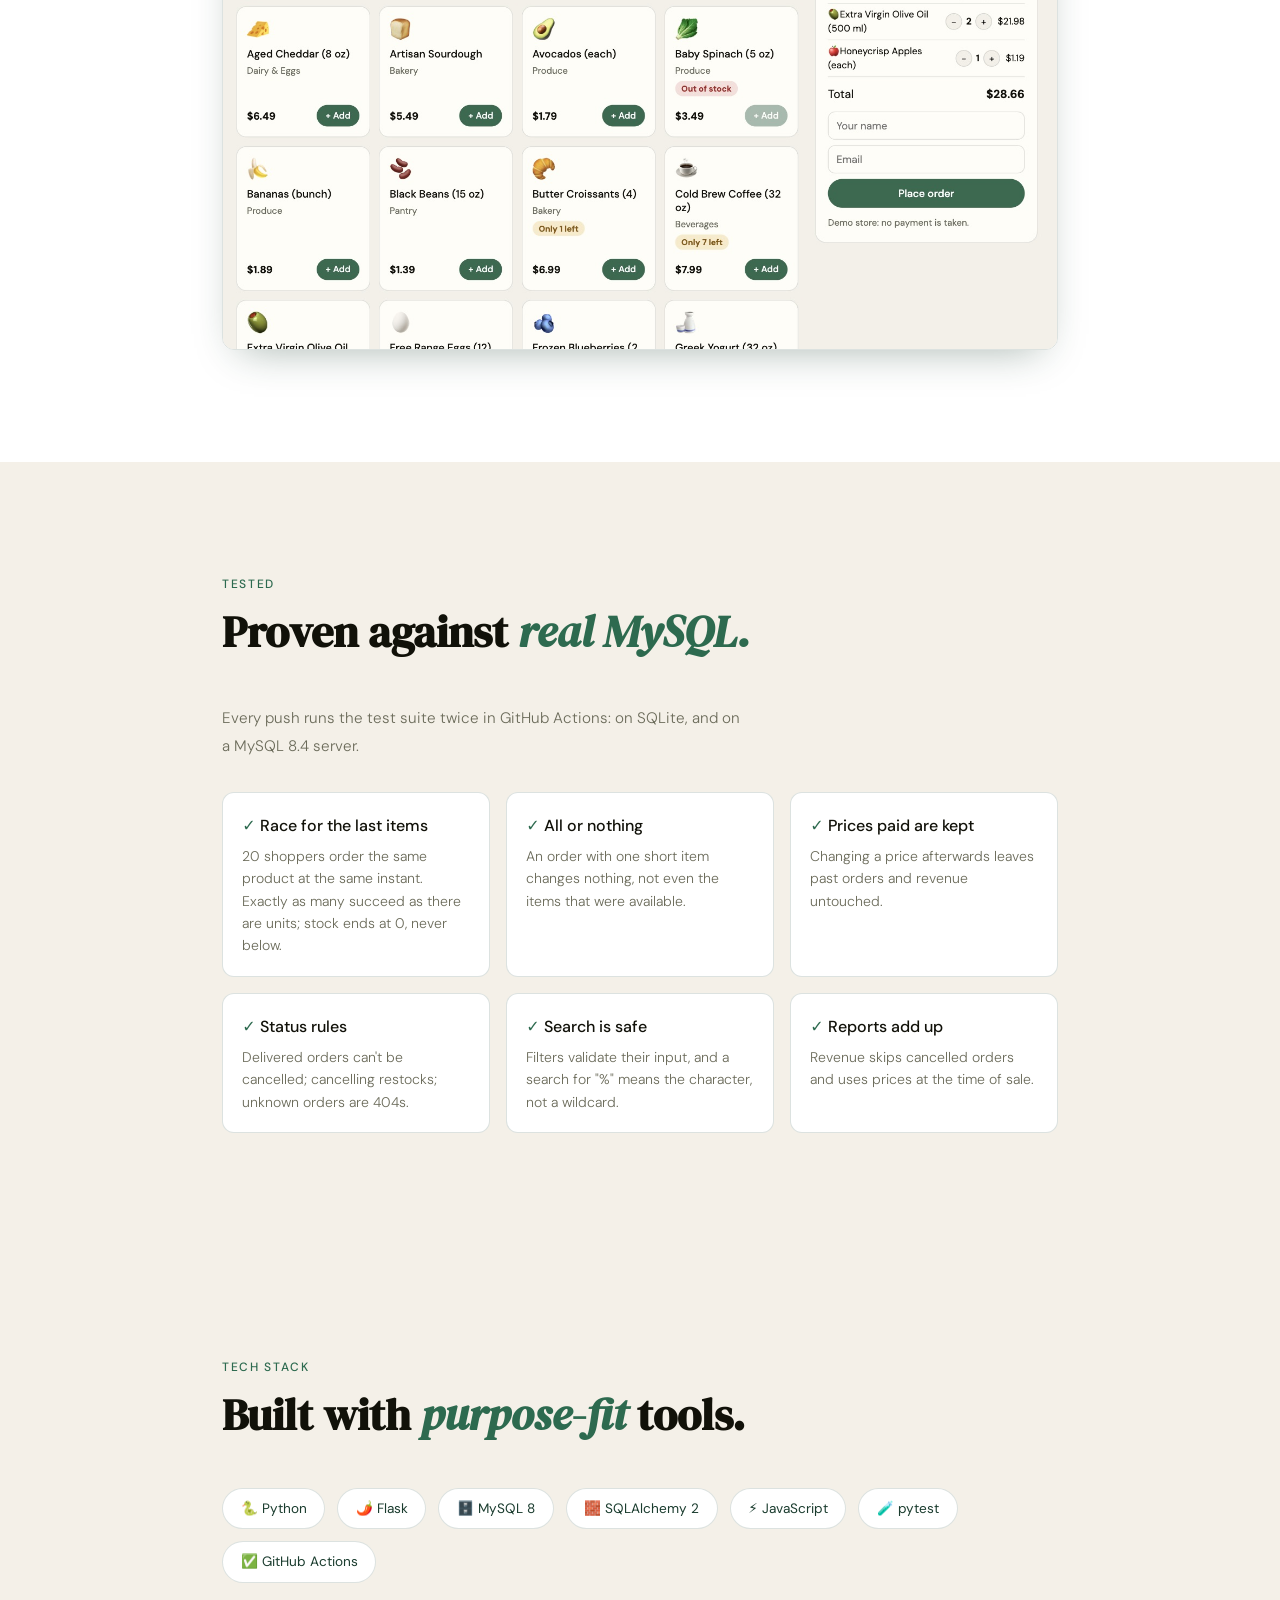
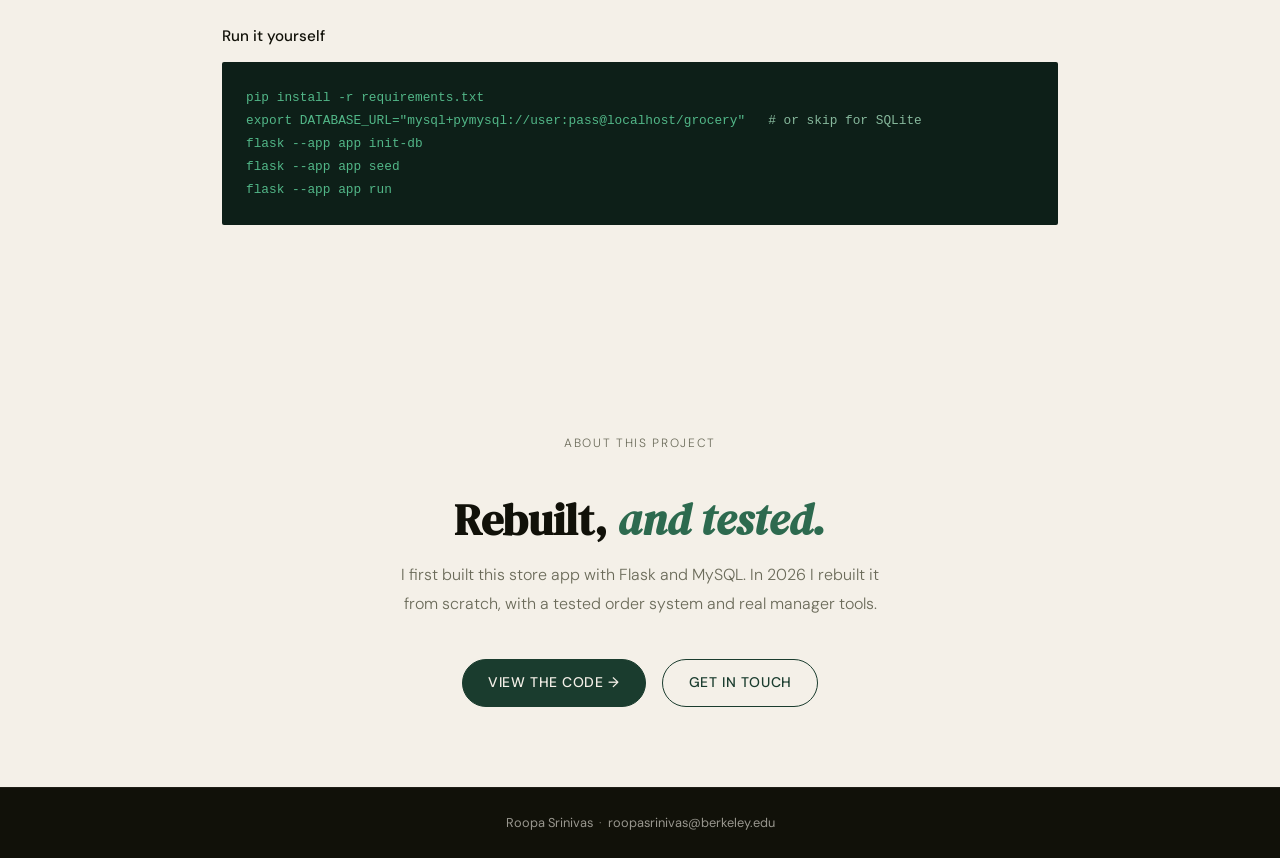
==== commit 85e63dd7: "Project page and README for the rebuilt app Co-Authored-By: Claude Opus 5.5 <noreply@anthropic.com>" ====
--- a/index.html
+++ b/index.html
@@ -4,6 +4,7 @@
 <meta charset="UTF-8" />
 <meta name="viewport" content="width=device-width, initial-scale=1.0"/>
 <title>Grocery Store App — Roopa Srinivas</title>
+<meta name="description" content="A grocery storefront and manager tools on MySQL and Flask, with orders that can never oversell, tested against a real MySQL server."/>
 <link href="https://fonts.googleapis.com/css2?family=DM+Serif+Display:ital@0;1&family=DM+Sans:wght@300;400;500&display=swap" rel="stylesheet"/>
 <style>
 *, *::before, *::after { box-sizing: border-box; margin: 0; padding: 0; }
@@ -41,37 +42,9 @@
 #hero::before { content: ''; position: absolute; top: -120px; right: -120px; width: 520px; height: 520px; border-radius: 50%; background: var(--green-mid); opacity: 0.4; pointer-events: none; }
 #hero::after { content: ''; position: absolute; bottom: -80px; left: -80px; width: 300px; height: 300px; border-radius: 50%; background: var(--green-light); opacity: 0.15; pointer-events: none; }
 #hero .container { max-width: 1100px; padding: 0 1rem; }
-.hero-inner { display: grid; grid-template-columns: 1fr 1fr; gap: 2.5rem; align-items: center; width: 100%; }
+.hero-inner { display: grid; grid-template-columns: 1fr 1.25fr; gap: 2.5rem; align-items: center; width: 100%; }
 .hero-text { position: relative; z-index: 1; }
 .app-wrap { position: relative; z-index: 1; animation: fadeUp 0.8s 0.2s ease both; }
-.app-frame { border-radius: 16px; overflow: hidden; border: 1px solid rgba(82,183,136,0.3); box-shadow: 0 24px 60px rgba(0,0,0,0.35); background: #f8faf6; font-family: var(--sans); }
-.app-chrome { background: var(--green); padding: 0.6rem 1rem; display: flex; align-items: center; justify-content: space-between; border-bottom: 1px solid rgba(82,183,136,0.25); }
-.app-chrome-title { color: var(--green-light); font-weight: 500; font-size: 0.82rem; }
-.app-chrome-tabs { display: flex; gap: 0.25rem; }
-.app-chrome-tab { font-size: 0.68rem; font-weight: 500; padding: 0.2rem 0.6rem; border-radius: 100px; color: rgba(244,240,232,0.5); }
-.app-chrome-tab.active { background: rgba(82,183,136,0.25); color: var(--green-light); }
-.app-body { padding: 0.9rem; }
-.app-search { display: flex; align-items: center; gap: 0.5rem; background: #fff; border: 1px solid #d4e8cc; border-radius: 100px; padding: 0.4rem 0.8rem; margin-bottom: 0.8rem; }
-.app-search-text { font-size: 0.72rem; color: #aabaa0; }
-.app-filter-row { display: flex; gap: 0.35rem; margin-bottom: 0.9rem; flex-wrap: wrap; }
-.app-filter { font-size: 0.65rem; font-weight: 600; padding: 0.2rem 0.65rem; border-radius: 100px; border: 1px solid #c8dfc0; color: #4a7a50; background: #fff; }
-.app-filter.active { background: var(--green); color: var(--green-light); border-color: var(--green); }
-.app-product-grid { display: grid; grid-template-columns: 1fr 1fr 1fr; gap: 0.5rem; margin-bottom: 0.9rem; }
-.app-product-card { background: #fff; border: 1px solid #d4e8cc; border-radius: 8px; padding: 0.55rem 0.5rem; text-align: center; }
-.app-product-emoji { font-size: 1.4rem; margin-bottom: 0.25rem; }
-.app-product-name { font-size: 0.62rem; font-weight: 600; color: #2a4a2a; margin-bottom: 0.1rem; line-height: 1.3; }
-.app-product-price { font-size: 0.65rem; color: var(--green-mid); font-weight: 600; margin-bottom: 0.3rem; }
-.app-add-btn { font-size: 0.6rem; font-weight: 600; background: var(--green); color: var(--green-light); border: none; border-radius: 100px; padding: 0.18rem 0.5rem; cursor: default; width: 100%; }
-.app-stock-low { font-size: 0.55rem; color: #b85a00; font-weight: 600; margin-top: 0.15rem; }
-.app-cart { background: var(--green); border-radius: 10px; padding: 0.65rem 0.8rem; display: flex; align-items: center; justify-content: space-between; }
-.app-cart-info { display: flex; align-items: center; gap: 0.5rem; }
-.app-cart-label { font-size: 0.7rem; font-weight: 600; color: var(--green-light); }
-.app-cart-sub { font-size: 0.6rem; color: rgba(82,183,136,0.7); }
-.app-cart-total { font-size: 0.85rem; font-weight: 600; color: var(--cream); }
-.app-checkout-btn { font-size: 0.65rem; font-weight: 600; background: var(--green-light); color: var(--green); border: none; border-radius: 100px; padding: 0.3rem 0.75rem; cursor: default; }
-.app-sql { margin-top: 0.8rem; background: #0D1F18; border-radius: 8px; padding: 0.65rem 0.8rem; font-family: 'Courier New', monospace; font-size: 0.6rem; line-height: 1.7; color: var(--green-light); }
-.app-sql .comment { color: #3a6a50; }
-.app-sql-result { font-size: 0.58rem; color: #74C69D; margin-top: 0.3rem; }
 @media (max-width: 800px) { .hero-inner { grid-template-columns: 1fr; gap: 3rem; } .app-wrap { display: none; } }
 
 .hero-eyebrow { font-size: 0.8rem; font-weight: 500; letter-spacing: 0.12em; text-transform: uppercase; color: var(--green-light); margin-bottom: 1.25rem; }
@@ -134,7 +107,7 @@
 .order-meta { text-align: right; }
 .order-total { font-weight: 500; font-size: 0.9rem; color: var(--ink); }
 .code-block { background: #0D1F18; color: var(--green-light); border-radius: 2px; padding: 1.5rem; font-family: 'Courier New', monospace; font-size: 0.8rem; line-height: 1.8; overflow-x: auto; margin-bottom: 1rem; }
-.code-block .comment { color: #52886a; }
+.code-block .comment { color: #86b89c; }
 .code-success { font-size: 0.78rem; color: var(--green-light); padding: 0.5rem 0; }
 
 #tech { background: var(--cream); }
@@ -173,6 +146,19 @@
   /* Too many section links for a phone; the back button and title stay. */
   .nav-links { display: none; }
 }
+/* Rebuild: real screenshots, tests. */
+.hero-shot { display: block; width: 100%; height: auto; border-radius: 14px; border: 1px solid rgba(82,183,136,0.3); box-shadow: 0 24px 60px rgba(0,0,0,0.35); }
+.shot { display: block; width: 100%; height: auto; border-radius: 12px; border: 1px solid var(--border); box-shadow: 0 16px 40px -18px rgba(26,60,46,0.4); }
+code { font-family: ui-monospace, Menlo, monospace; font-size: 0.85em; background: rgba(26,60,46,0.08); padding: 0.05rem 0.3rem; border-radius: 4px; }
+pre.code-block { white-space: pre; }
+#tests { background: var(--cream); }
+.test-grid { display: grid; grid-template-columns: repeat(auto-fit, minmax(250px, 1fr)); gap: 1rem; }
+.test { background: #fff; border: 1px solid var(--border); border-radius: 12px; padding: 1.2rem; display: flex; flex-direction: column; gap: 0.35rem; }
+.test b { font-weight: 500; }
+.test b::before { content: "✓ "; color: var(--green-mid); }
+.test span { font-size: 0.875rem; color: var(--muted); font-weight: 300; line-height: 1.6; }
+.run-title { margin: 2.5rem 0 0.75rem; font-weight: 500; color: var(--ink); }
+@media (max-width: 800px) { .steps { grid-template-columns: 1fr 1fr; } }
 </style>
 </head>
 <body>
@@ -185,9 +171,9 @@
   <ul class="nav-links">
     <li><a href="#features">Features</a></li>
     <li><a href="#how">How It Works</a></li>
-    <li><a href="#demo">Demo</a></li>
-    <li><a href="#tech">Tech Stack</a></li>
-    <li><a href="mailto:roopasrinivas@berkeley.edu">Contact</a></li>
+    <li><a href="#demo">Screenshots</a></li>
+    <li><a href="#tests">Tests</a></li>
+    <li><a href="https://github.com/roopa-srinivas/GroceryStoreApplication" target="_blank" rel="noopener">Code</a></li>
   </ul>
 </nav>
 
@@ -195,113 +181,26 @@
   <div class="container">
     <div class="hero-inner">
       <div class="hero-text">
-        <p class="hero-eyebrow">Full-Stack · Database · Web App</p>
+        <p class="hero-eyebrow">Full-Stack · Database · Rebuilt in 2026</p>
         <h1 class="hero-name">A grocery store that<br><em>actually</em> knows its inventory.</h1>
-        <p class="hero-desc">A full-stack database application for managing grocery inventory and web orders — with a relational MySQL backend, Flask API, and a clean storefront interface.</p>
+        <p class="hero-desc">A storefront and manager tools for a grocery store, on a relational MySQL database behind a Flask API. Orders take stock in a single atomic step, so two shoppers can never buy the same last item, and the tests prove it against a real MySQL server.</p>
         <div class="hero-links">
-          <a class="btn btn-primary" href="#demo">Explore the App</a>
-          <a class="btn btn-ghost" href="#features">See Features</a>
+          <a class="btn btn-primary" href="https://github.com/roopa-srinivas/GroceryStoreApplication" target="_blank" rel="noopener">View the code →</a>
+          <a class="btn btn-ghost" href="#demo">See it running</a>
         </div>
       </div>
       <div class="app-wrap">
-        <div class="app-frame">
-          <!-- Chrome bar -->
-          <div class="app-chrome">
-            <span class="app-chrome-title">🛒 Fresh Market</span>
-            <div class="app-chrome-tabs">
-              <span class="app-chrome-tab active">Shop</span>
-              <span class="app-chrome-tab">Orders</span>
-              <span class="app-chrome-tab">Admin</span>
-            </div>
-          </div>
-          <div class="app-body">
-            <!-- Search -->
-            <div class="app-search">
-              <span class="app-search-text">🔍&nbsp; Search products...</span>
-            </div>
-            <!-- Category filters -->
-            <div class="app-filter-row">
-              <span class="app-filter active">All</span>
-              <span class="app-filter">Produce</span>
-              <span class="app-filter">Dairy</span>
-              <span class="app-filter">Bakery</span>
-              <span class="app-filter">Grains</span>
-            </div>
-            <!-- Product grid -->
-            <div class="app-product-grid">
-              <div class="app-product-card">
-                <div class="app-product-emoji">🥚</div>
-                <div class="app-product-name">Free Range Eggs</div>
-                <div class="app-product-price">$6.99</div>
-                <button class="app-add-btn">+ Add</button>
-              </div>
-              <div class="app-product-card">
-                <div class="app-product-emoji">🍞</div>
-                <div class="app-product-name">Artisan Sourdough</div>
-                <div class="app-product-price">$5.49</div>
-                <button class="app-add-btn">+ Add</button>
-              </div>
-              <div class="app-product-card">
-                <div class="app-product-emoji">🥛</div>
-                <div class="app-product-name">Oat Almond Milk</div>
-                <div class="app-product-price">$3.49</div>
-                <button class="app-add-btn">+ Add</button>
-                <div class="app-stock-low">⚠ Low stock</div>
-              </div>
-              <div class="app-product-card">
-                <div class="app-product-emoji">🥕</div>
-                <div class="app-product-name">Heirloom Carrots</div>
-                <div class="app-product-price">$2.49</div>
-                <button class="app-add-btn">+ Add</button>
-              </div>
-              <div class="app-product-card">
-                <div class="app-product-emoji">🌾</div>
-                <div class="app-product-name">Organic Oats</div>
-                <div class="app-product-price">$4.99</div>
-                <button class="app-add-btn">+ Add</button>
-              </div>
-              <div class="app-product-card" style="opacity:0.5;">
-                <div class="app-product-emoji">🍅</div>
-                <div class="app-product-name">Roma Tomatoes</div>
-                <div class="app-product-price">$1.29</div>
-                <button class="app-add-btn" style="background:#888;">Out of stock</button>
-              </div>
-            </div>
-            <!-- Cart strip -->
-            <div class="app-cart">
-              <div class="app-cart-info">
-                <span style="font-size:1.1rem;">🛒</span>
-                <div>
-                  <div class="app-cart-label">3 items in cart</div>
-                  <div class="app-cart-sub">Oats, Sourdough, Eggs</div>
-                </div>
-              </div>
-              <div style="display:flex;align-items:center;gap:0.6rem;">
-                <span class="app-cart-total">$17.47</span>
-                <button class="app-checkout-btn">Checkout →</button>
-              </div>
-            </div>
-            <!-- SQL snippet -->
-            <div class="app-sql">
-              <span class="comment">-- Live inventory check</span><br>
-              SELECT product_name, stock_qty<br>
-              FROM inventory<br>
-              WHERE stock_qty &lt; 10<br>
-              ORDER BY stock_qty ASC;
-              <div class="app-sql-result">✓ 1 row returned · Almond Milk (qty: 8) · 1ms</div>
-            </div>
-          </div>
-        </div>
+        <img class="hero-shot" src="screenshots/shop.jpg" width="1541" height="784" alt="The Fresh Market storefront: product cards with prices and stock warnings, category filters, and a cart with three items totaling $28.66."/>
       </div>
     </div>
   </div>
 </section>
 
 <div class="stats-strip">
-  <div class="stat"><div class="stat-num">3-tier</div><div class="stat-label">Architecture</div></div>
-  <div class="stat"><div class="stat-num">MySQL</div><div class="stat-label">Relational database</div></div>
-  <div class="stat"><div class="stat-num">REST</div><div class="stat-label">Flask API backend</div></div>
-  <div class="stat"><div class="stat-num">Full</div><div class="stat-label">CRUD operations</div></div>
+  <div class="stat"><div class="stat-num">5</div><div class="stat-label">Related MySQL tables</div></div>
+  <div class="stat"><div class="stat-num">9</div><div class="stat-label">REST API endpoints</div></div>
+  <div class="stat"><div class="stat-num">22</div><div class="stat-label">Automated tests</div></div>
+  <div class="stat"><div class="stat-num">0</div><div class="stat-label">Oversold items with 20 shoppers racing</div></div>
 </div>
 
 <section id="features">
@@ -309,76 +208,79 @@
     <p class="section-label">What it does</p>
     <h2 class="section-title">Built around the <em>database</em> —<br>not bolted on top of it.</h2>
     <div class="features-grid">
-      <div class="feature-card"><div class="feature-icon">🗄️</div><div class="feature-title">Relational MySQL Schema</div><p class="feature-desc">Normalized tables for products, categories, customers, and orders — with foreign keys and constraints that keep data consistent across every operation.</p></div>
-      <div class="feature-card"><div class="feature-icon">🔌</div><div class="feature-title">Flask REST API</div><p class="feature-desc">A Python Flask backend bridges the database and the frontend — handling CRUD routes for inventory management and order processing cleanly and efficiently.</p></div>
-      <div class="feature-card"><div class="feature-icon">📦</div><div class="feature-title">Inventory Management</div><p class="feature-desc">Add, update, and remove products with real-time stock tracking. Low-stock items are flagged automatically so nothing runs out unnoticed.</p></div>
-      <div class="feature-card"><div class="feature-icon">🛒</div><div class="feature-title">Web Order Processing</div><p class="feature-desc">Customers can browse products and place orders through the storefront. Each order updates inventory atomically — no overselling, no race conditions.</p></div>
-      <div class="feature-card"><div class="feature-icon">🔍</div><div class="feature-title">Search & Filter</div><p class="feature-desc">Query products by name, category, or price range. Backed by indexed SQL queries so results stay fast even as the catalog grows.</p></div>
-      <div class="feature-card"><div class="feature-icon">📊</div><div class="feature-title">Order Dashboard</div><p class="feature-desc">A management view surfaces all orders with status tracking — pending, shipped, delivered — so fulfillment is always visible at a glance.</p></div>
+      <div class="feature-card"><div class="feature-icon">🗄️</div><div class="feature-title">Relational MySQL schema</div><p class="feature-desc">Categories, products, customers, orders and order items, with foreign keys, unique SKUs and emails, CHECK constraints (stock can't go negative), and indexes on the columns the app searches and sorts by.</p></div>
+      <div class="feature-card"><div class="feature-icon">🔌</div><div class="feature-title">Flask REST API</div><p class="feature-desc">JSON endpoints for searching the catalog, adding and editing products, restocking, placing orders, moving them through their statuses, and running reports. Every page in the app is built on it.</p></div>
+      <div class="feature-card"><div class="feature-icon">🛒</div><div class="feature-title">No overselling</div><p class="feature-desc">An order takes stock with <code>UPDATE … WHERE stock_qty &gt;= qty</code>, inside one transaction. If any item is short, the whole order rolls back and the shopper is told which item, with their cart intact.</p></div>
+      <div class="feature-card"><div class="feature-icon">📦</div><div class="feature-title">Inventory management</div><p class="feature-desc">Search stock, see what's low or out, restock (added in SQL, so it never overwrites a sale happening at the same moment), add products, and retire them without breaking past orders.</p></div>
+      <div class="feature-card"><div class="feature-icon">🚚</div><div class="feature-title">Order tracking</div><p class="feature-desc">Orders move from processing to shipped to delivered. Cancelling a processing order puts its items back on the shelf; the API refuses moves that don't make sense, like un-delivering.</p></div>
+      <div class="feature-card"><div class="feature-icon">📊</div><div class="feature-title">Reports in plain SQL</div><p class="feature-desc">Revenue by category, top sellers, low stock and orders by status, written as readable SQL that the reports page shows. Revenue uses the price each item sold for, not today's price.</p></div>
     </div>
   </div>
 </section>
 
 <section id="how">
   <div class="container">
-    <p class="section-label">How it works</p>
-    <h2 class="section-title">From storefront to database<br><em>in four steps.</em></h2>
+    <p class="section-label">How an order works</p>
+    <h2 class="section-title">From cart to database <em>atomically.</em></h2>
     <div class="steps">
-      <div class="step"><div class="step-num">01</div><div class="step-title">Browse the catalog</div><p class="step-desc">The storefront fetches products from the Flask API, which queries MySQL for current inventory, pricing, and availability in real time.</p></div>
-      <div class="step"><div class="step-num">02</div><div class="step-title">Add to cart & order</div><p class="step-desc">Cart state is managed client-side. On checkout, the order payload is sent to the Flask API, which validates stock before writing to the orders table.</p></div>
-      <div class="step"><div class="step-num">03</div><div class="step-title">Database updates atomically</div><p class="step-desc">A single transaction deducts stock and inserts the order record — so inventory is always accurate, even under concurrent requests.</p></div>
-      <div class="step"><div class="step-num">04</div><div class="step-title">Admin views & queries</div><p class="step-desc">The management dashboard surfaces live inventory counts, order statuses, and low-stock alerts — all driven by SQL queries against the live database.</p></div>
+      <div class="step"><div class="step-num">01</div><div class="step-title">Browse</div><p class="step-desc">The storefront calls <code>GET /api/products</code> with search, category, price and in-stock filters; MySQL does the filtering and sorting.</p></div>
+      <div class="step"><div class="step-num">02</div><div class="step-title">Check out</div><p class="step-desc">The cart lives in the browser. Checkout sends one <code>POST /api/orders</code> with the shopper and each product's quantity.</p></div>
+      <div class="step"><div class="step-num">03</div><div class="step-title">Take the stock</div><p class="step-desc">In one transaction, each product's stock drops only if enough is left, in id order so concurrent orders can't deadlock. Any shortfall rolls everything back.</p></div>
+      <div class="step"><div class="step-num">04</div><div class="step-title">Record the order</div><p class="step-desc">The order and its items are saved with the prices paid, so later price changes never rewrite history or revenue.</p></div>
     </div>
   </div>
 </section>
 
 <section id="demo">
   <div class="container">
-    <p class="section-label">Demo</p>
-    <h2 class="section-title">Explore the <em>interface.</em></h2>
-    <p class="section-sub">A walkthrough of the three core views: inventory management, order tracking, and the SQL queries powering it all.</p>
-    <div class="demo-tabs">
-      <button class="demo-tab active" onclick="showTab('inventory', this)">Inventory</button>
-      <button class="demo-tab" onclick="showTab('orders', this)">Orders</button>
-      <button class="demo-tab" onclick="showTab('sql', this)">SQL Queries</button>
-    </div>
-    <div id="inventory" class="demo-panel active">
-      <table>
-        <thead><tr><th>ID</th><th>Product</th><th>Category</th><th>Unit Price</th><th>In Stock</th><th>Status</th></tr></thead>
-        <tbody>
-          <tr><td>001</td><td>Organic Rolled Oats</td><td>Grains</td><td>$4.99</td><td>142</td><td><span class="badge badge-green">In Stock</span></td></tr>
-          <tr><td>002</td><td>Oat Almond Milk</td><td>Dairy Alt.</td><td>$3.49</td><td>8</td><td><span class="badge badge-yellow">Low Stock</span></td></tr>
-          <tr><td>003</td><td>Roma Tomatoes (lb)</td><td>Produce</td><td>$1.29</td><td>0</td><td><span class="badge badge-red">Out of Stock</span></td></tr>
-          <tr><td>004</td><td>Artisan Sourdough</td><td>Bakery</td><td>$5.49</td><td>34</td><td><span class="badge badge-green">In Stock</span></td></tr>
-          <tr><td>005</td><td>Free Range Eggs (12)</td><td>Dairy</td><td>$6.99</td><td>21</td><td><span class="badge badge-green">In Stock</span></td></tr>
-          <tr><td>006</td><td>Heirloom Carrots</td><td>Produce</td><td>$2.49</td><td>67</td><td><span class="badge badge-green">In Stock</span></td></tr>
-        </tbody>
-      </table>
-    </div>
-    <div id="orders" class="demo-panel">
-      <div class="order-card"><div><div class="order-id">#ORD-2041</div><div class="order-items">Organic Oats × 2, Sourdough × 1, Eggs × 1</div></div><div class="order-meta"><div class="order-total">$22.46</div><span class="badge badge-green">Delivered</span></div></div>
-      <div class="order-card"><div><div class="order-id">#ORD-2042</div><div class="order-items">Almond Milk × 3, Carrots × 2</div></div><div class="order-meta"><div class="order-total">$15.45</div><span class="badge badge-green">Shipped</span></div></div>
-      <div class="order-card"><div><div class="order-id">#ORD-2043</div><div class="order-items">Sourdough × 2, Eggs × 2, Carrots × 1</div></div><div class="order-meta"><div class="order-total">$27.44</div><span class="badge badge-yellow">Processing</span></div></div>
-    </div>
-    <div id="sql" class="demo-panel">
-      <div class="code-block"><span class="comment">-- Get all low-stock items (under 10 units)</span>
-SELECT p.product_name, p.stock_qty, c.category_name
-FROM products p
-JOIN categories c ON p.category_id = c.id
-WHERE p.stock_qty &lt; 10
-ORDER BY p.stock_qty ASC;</div>
-      <div class="code-block"><span class="comment">-- Place an order (atomic transaction)</span>
-START TRANSACTION;
-INSERT INTO orders (customer_id, total) VALUES (44, 22.46);
-UPDATE products SET stock_qty = stock_qty - 2 WHERE id = 1;
-COMMIT;</div>
-      <div class="code-block"><span class="comment">-- Revenue by category this week</span>
-SELECT c.category_name, SUM(oi.qty * p.price) AS revenue
-FROM order_items oi
-JOIN products p ON oi.product_id = p.id
-JOIN categories c ON p.category_id = c.id
-GROUP BY c.category_name ORDER BY revenue DESC;</div>
-      <p class="code-success">✓ Query executed · 4 rows returned · 2ms</p>
+    <p class="section-label">See it running</p>
+    <h2 class="section-title">The <em>real</em> interface.</h2>
+    <p class="section-sub">Screenshots from the app running locally with its sample data (<code>flask seed</code>): a 23-product store with two weeks of orders.</p>
+    <div class="demo-tabs" role="tablist">
+      <button class="demo-tab active" role="tab" onclick="showTab('t-shop', this)">Shop</button>
+      <button class="demo-tab" role="tab" onclick="showTab('t-orders', this)">Orders</button>
+      <button class="demo-tab" role="tab" onclick="showTab('t-inventory', this)">Inventory</button>
+      <button class="demo-tab" role="tab" onclick="showTab('t-reports', this)">Reports</button>
+      <button class="demo-tab" role="tab" onclick="showTab('t-code', this)">Order code</button>
+    </div>
+    <div id="t-shop" class="demo-panel active"><img class="shot" src="screenshots/shop.jpg" loading="lazy" alt="Storefront with search, category chips, product cards and a cart." width="1541" height="784"/></div>
+    <div id="t-orders" class="demo-panel"><img class="shot" src="screenshots/orders.jpg" loading="lazy" alt="Orders table with status badges and Mark shipped, Cancel and Mark delivered buttons." width="1541" height="784"/></div>
+    <div id="t-inventory" class="demo-panel"><img class="shot" src="screenshots/inventory.jpg" loading="lazy" alt="Inventory with totals, low and out of stock badges, and restock controls." width="1541" height="784"/></div>
+    <div id="t-reports" class="demo-panel"><img class="shot" src="screenshots/reports.jpg" loading="lazy" alt="Reports: revenue by category with its SQL query shown, and top products." width="1455" height="823"/></div>
+    <div id="t-code" class="demo-panel">
+<pre class="code-block"><span class="comment"># app/orders.py: take the stock, or take nothing</span>
+for product_id in sorted(lines):          <span class="comment"># id order: no deadlocks</span>
+    result = session.execute(
+        update(Product)
+        .where(Product.id == product_id,
+               Product.is_active.is_(True),
+               Product.stock_qty &gt;= lines[product_id])
+        .values(stock_qty=Product.stock_qty - lines[product_id])
+    )
+    if result.rowcount != 1:
+        short.append(product_id)
+if short:
+    raise OrderError("Some items don't have enough stock.",
+                     status=409, details={"short": short})
+<span class="comment"># ...then save the order with the prices paid, and commit.
+# Any error above rolls the whole transaction back.</span></pre>
+      <p class="code-success">✓ Checking and taking the stock is one statement, so the database decides who gets the last item.</p>
+    </div>
+  </div>
+</section>
+
+<section id="tests">
+  <div class="container">
+    <p class="section-label">Tested</p>
+    <h2 class="section-title">Proven against <em>real MySQL.</em></h2>
+    <p class="section-sub">Every push runs the test suite twice in GitHub Actions: on SQLite, and on a MySQL 8.4 server.</p>
+    <div class="test-grid">
+      <div class="test"><b>Race for the last items</b><span>20 shoppers order the same product at the same instant. Exactly as many succeed as there are units; stock ends at 0, never below.</span></div>
+      <div class="test"><b>All or nothing</b><span>An order with one short item changes nothing, not even the items that were available.</span></div>
+      <div class="test"><b>Prices paid are kept</b><span>Changing a price afterwards leaves past orders and revenue untouched.</span></div>
+      <div class="test"><b>Status rules</b><span>Delivered orders can't be cancelled; cancelling restocks; unknown orders are 404s.</span></div>
+      <div class="test"><b>Search is safe</b><span>Filters validate their input, and a search for "%" means the character, not a wildcard.</span></div>
+      <div class="test"><b>Reports add up</b><span>Revenue skips cancelled orders and uses prices at the time of sale.</span></div>
     </div>
   </div>
 </section>
@@ -390,29 +292,35 @@
     <div class="tech-grid">
       <div class="tech-pill">🐍 Python</div>
       <div class="tech-pill">🌶️ Flask</div>
-      <div class="tech-pill">🗄️ MySQL</div>
-      <div class="tech-pill">🌐 HTML5</div>
-      <div class="tech-pill">🎨 CSS3</div>
+      <div class="tech-pill">🗄️ MySQL 8</div>
+      <div class="tech-pill">🧱 SQLAlchemy 2</div>
       <div class="tech-pill">⚡ JavaScript</div>
-      <div class="tech-pill">🔌 REST API</div>
-    </div>
+      <div class="tech-pill">🧪 pytest</div>
+      <div class="tech-pill">✅ GitHub Actions</div>
+    </div>
+    <p class="section-sub run-title">Run it yourself</p>
+<pre class="code-block">pip install -r requirements.txt
+export DATABASE_URL="mysql+pymysql://user:pass@localhost/grocery"   <span class="comment"># or skip for SQLite</span>
+flask --app app init-db
+flask --app app seed
+flask --app app run</pre>
   </div>
 </section>
 
 <section id="cta">
   <div class="container">
-    <p class="section-label">Get in Touch</p>
-    <h2 class="section-title">Want to learn <em>more?</em></h2>
-    <p>Interested in the project or want to connect? Feel free to reach out.</p>
+    <p class="section-label">About this project</p>
+    <h2 class="section-title">Rebuilt, <em>and tested.</em></h2>
+    <p>I first built this store app with Flask and MySQL. In 2026 I rebuilt it from scratch, with a tested order system and real manager tools.</p>
     <div class="cta-buttons">
-      <a class="btn btn-dark" href="mailto:roopasrinivas@berkeley.edu">Get in Touch</a>
-      <a class="btn btn-outline-dark" href="https://linkedin.com/in/roopa-srinivas/" target="_blank">LinkedIn →</a>
+      <a class="btn btn-dark" href="https://github.com/roopa-srinivas/GroceryStoreApplication" target="_blank" rel="noopener">View the code →</a>
+      <a class="btn btn-outline-dark" href="mailto:roopasrinivas@berkeley.edu">Get in touch</a>
     </div>
   </div>
 </section>
 
 <footer>
-  <a href="https://roopa-srinivas.github.io/">Roopa Srinivas</a> &nbsp;·&nbsp; UC Berkeley EECS '27 &nbsp;·&nbsp; <a href="mailto:roopasrinivas@berkeley.edu">roopasrinivas@berkeley.edu</a>
+  <a href="https://roopa-srinivas.github.io/">Roopa Srinivas</a> &nbsp;·&nbsp; <a href="mailto:roopasrinivas@berkeley.edu">roopasrinivas@berkeley.edu</a>
 </footer>
 
 <script>
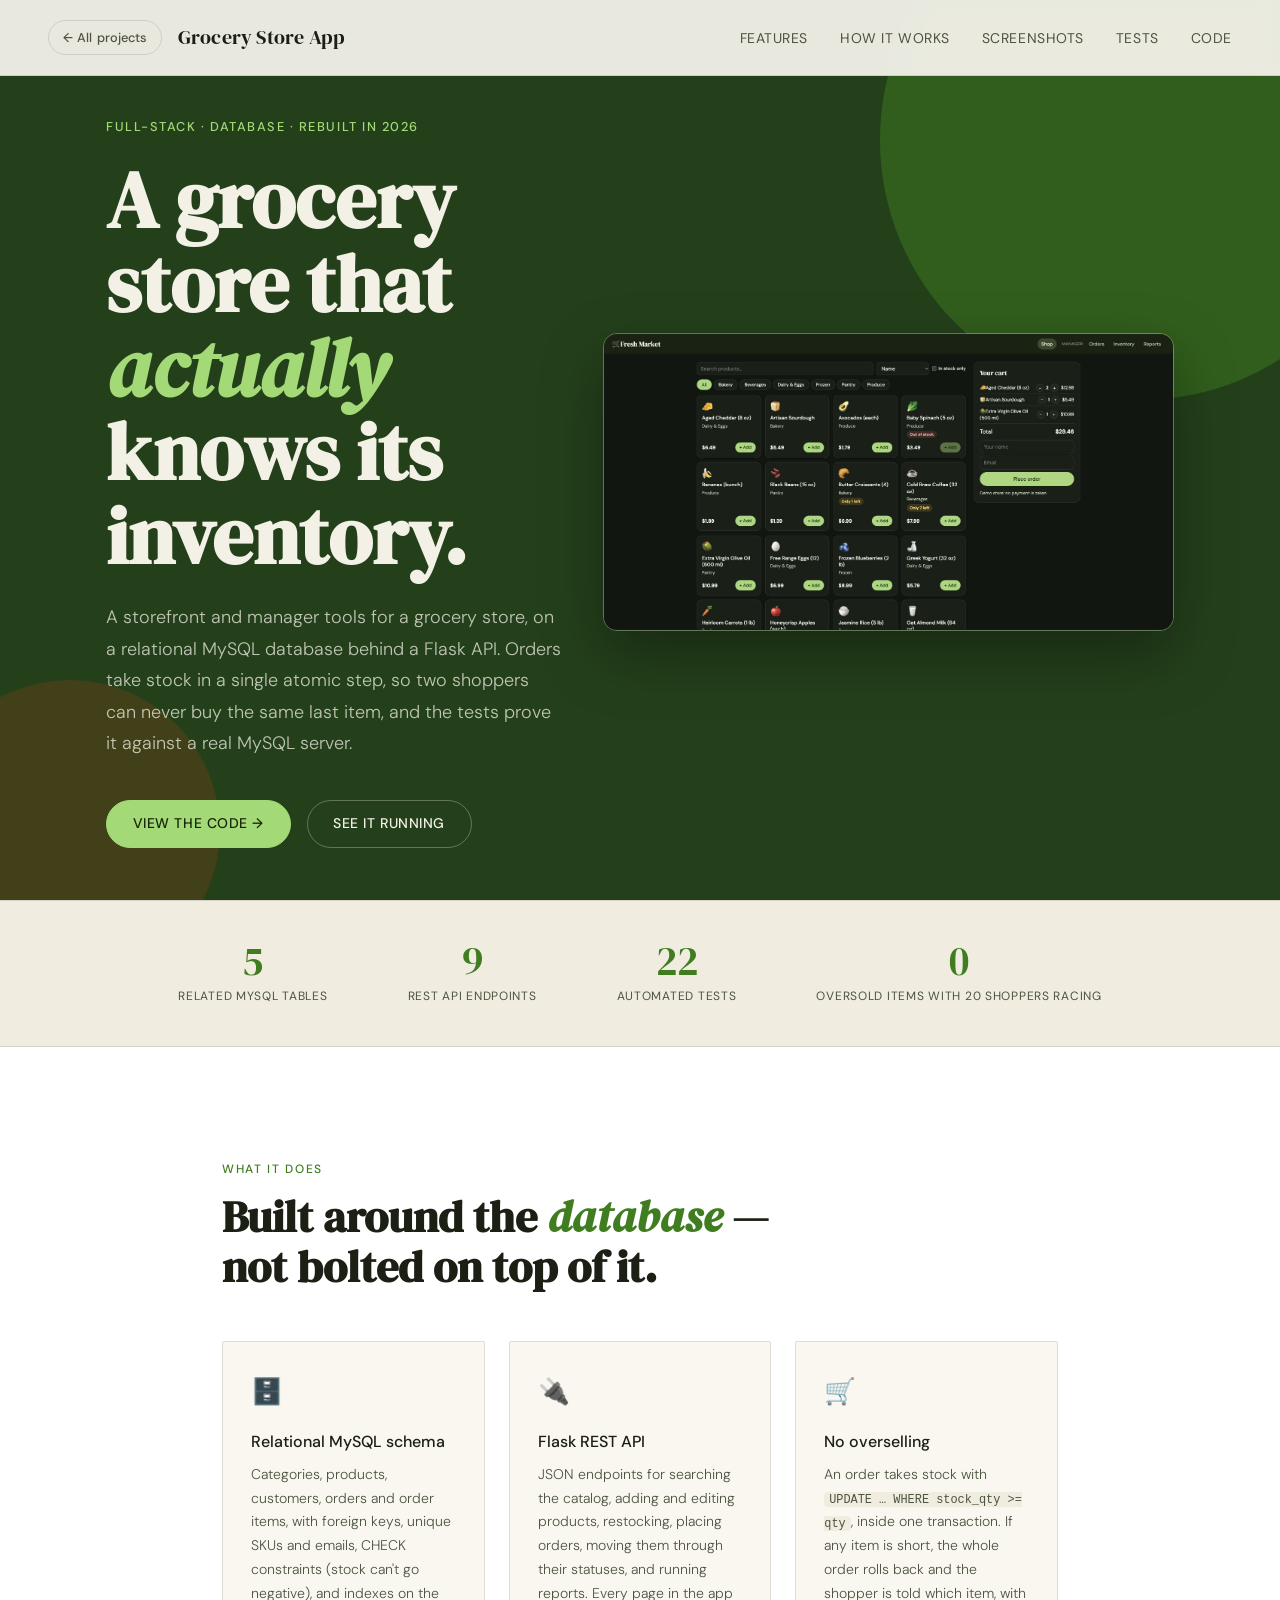
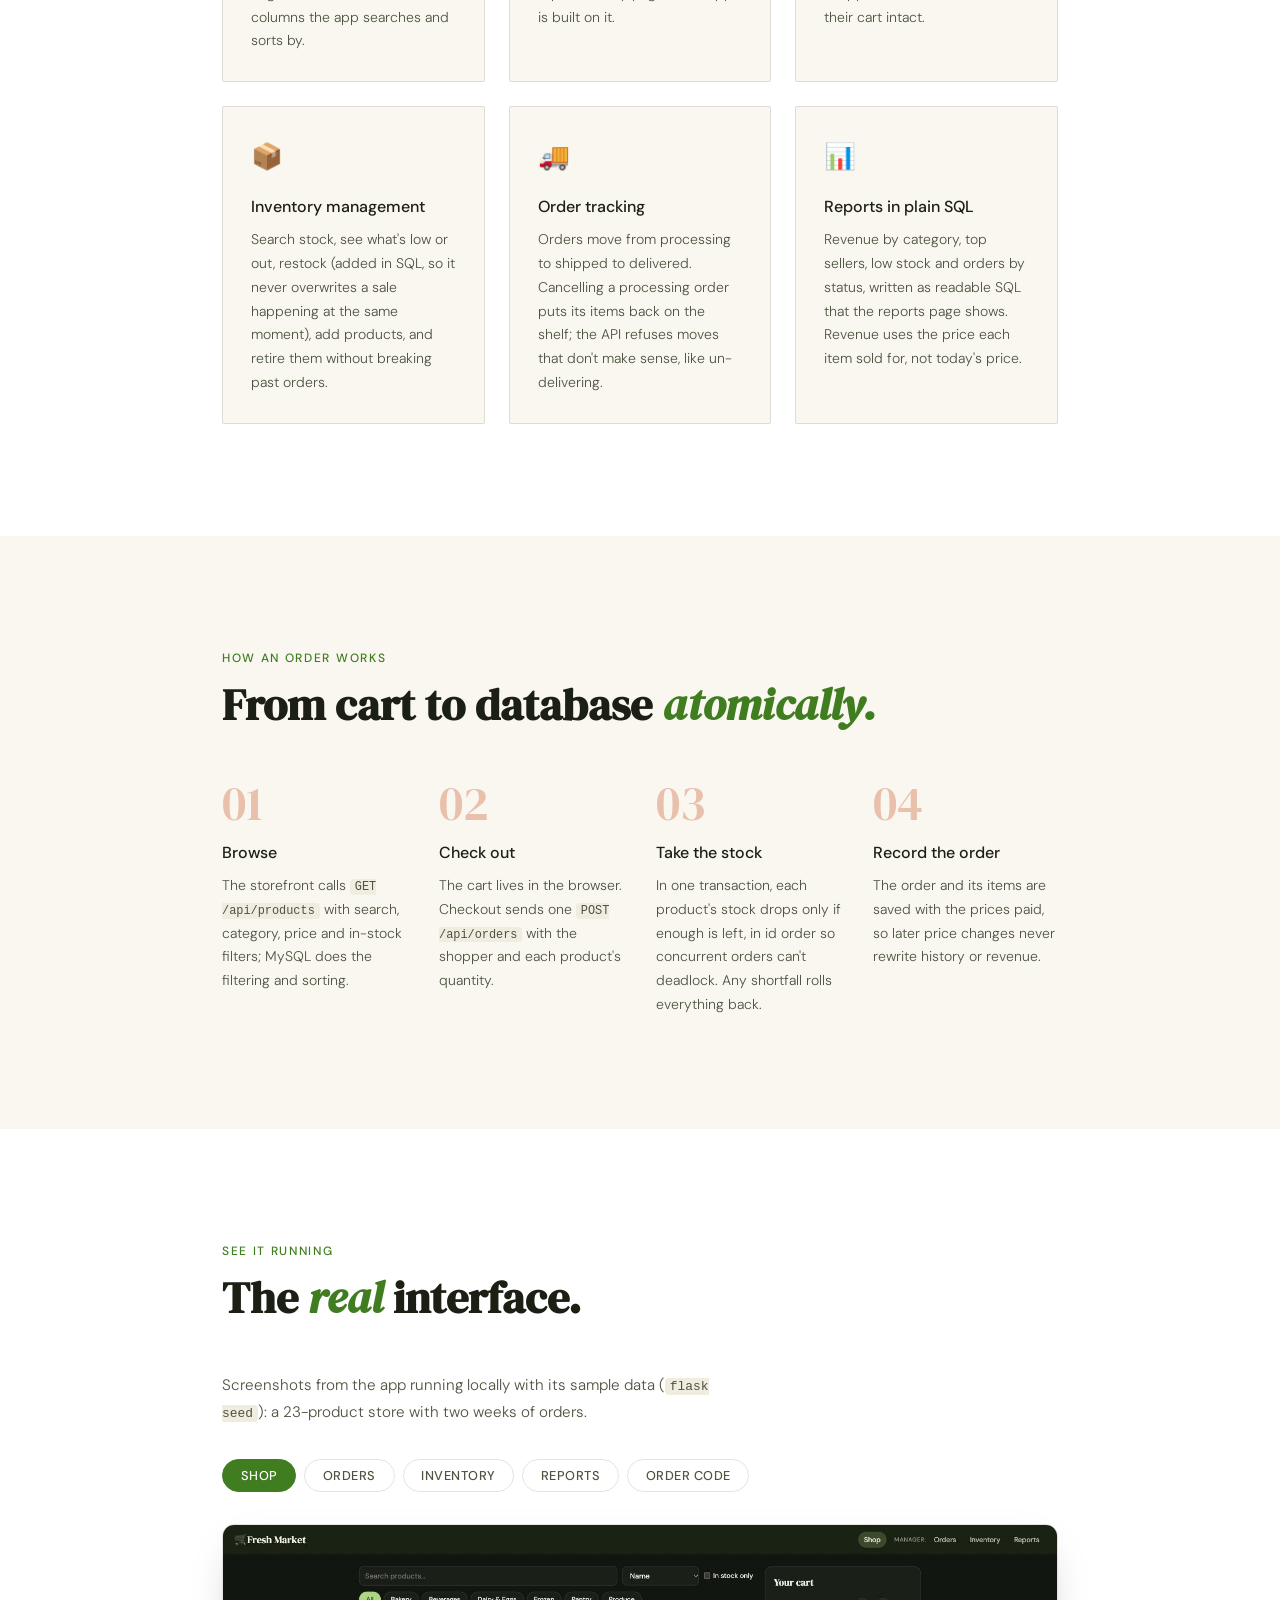
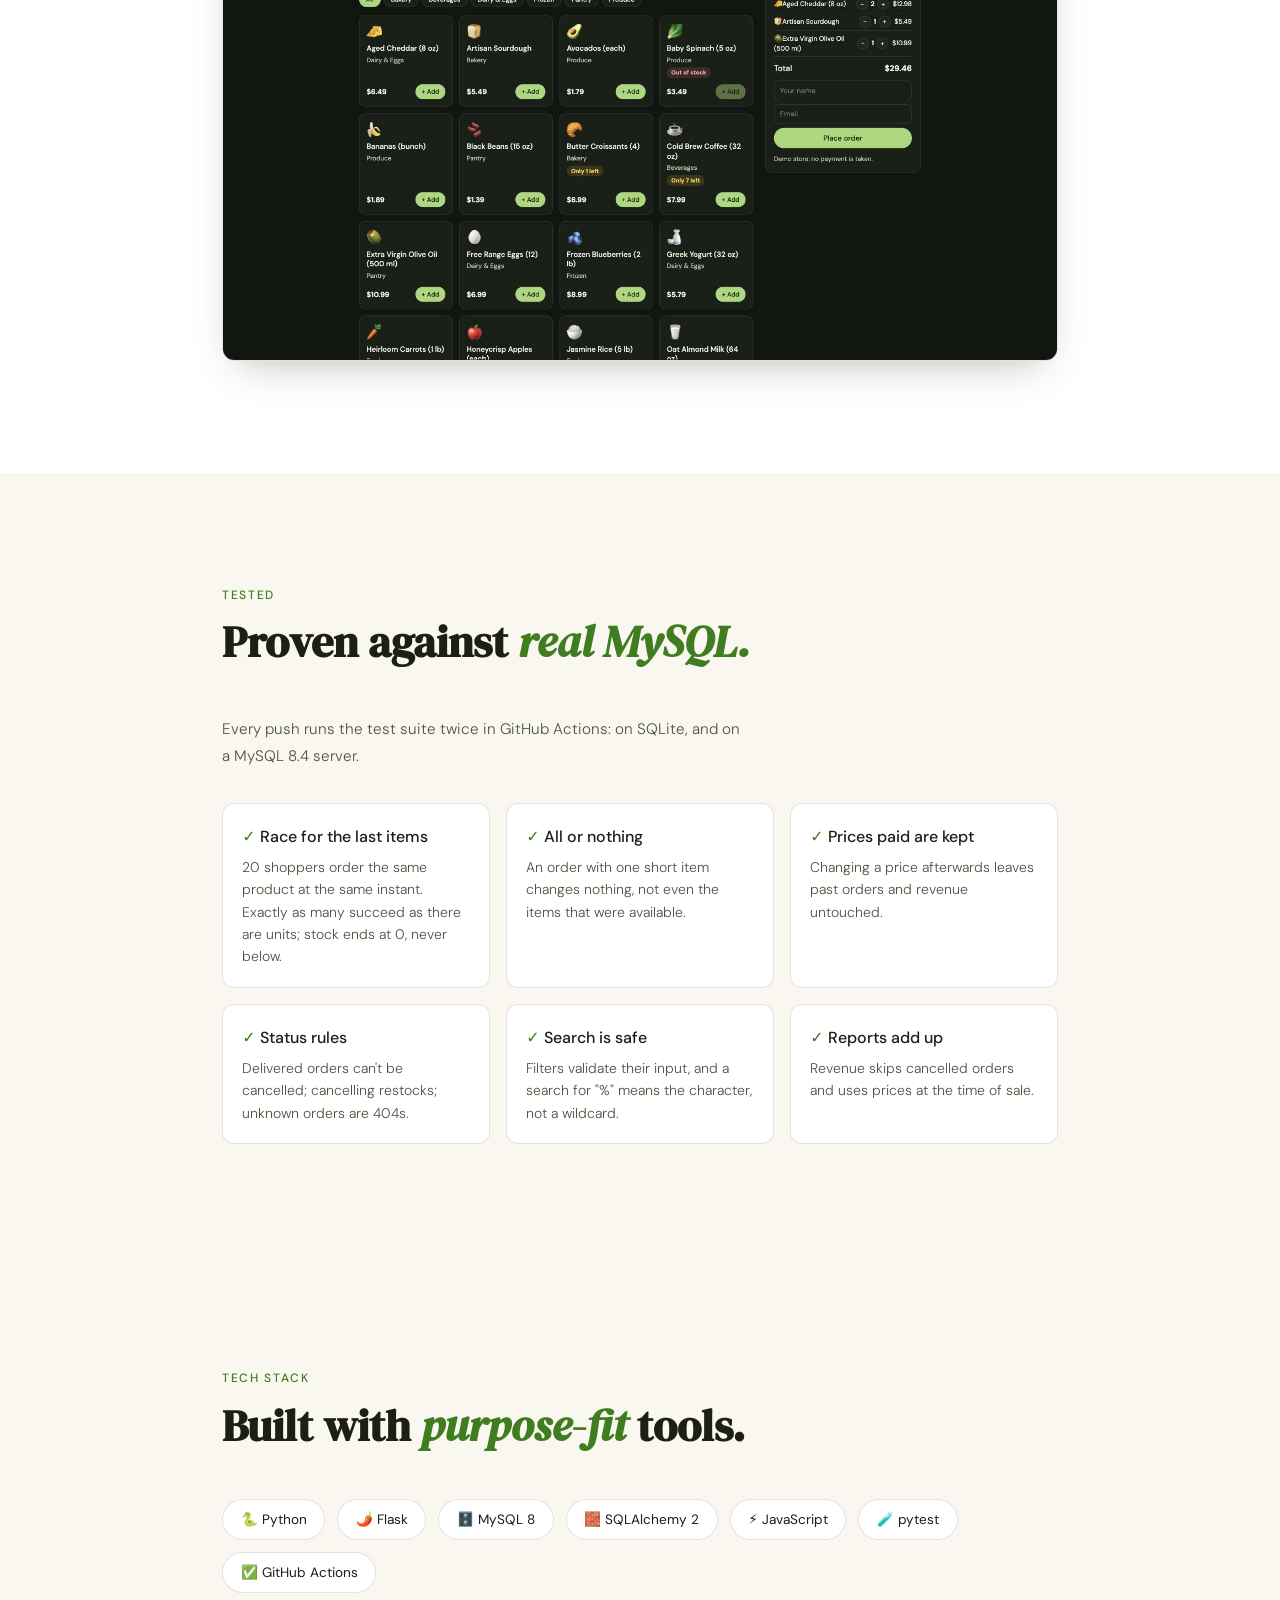
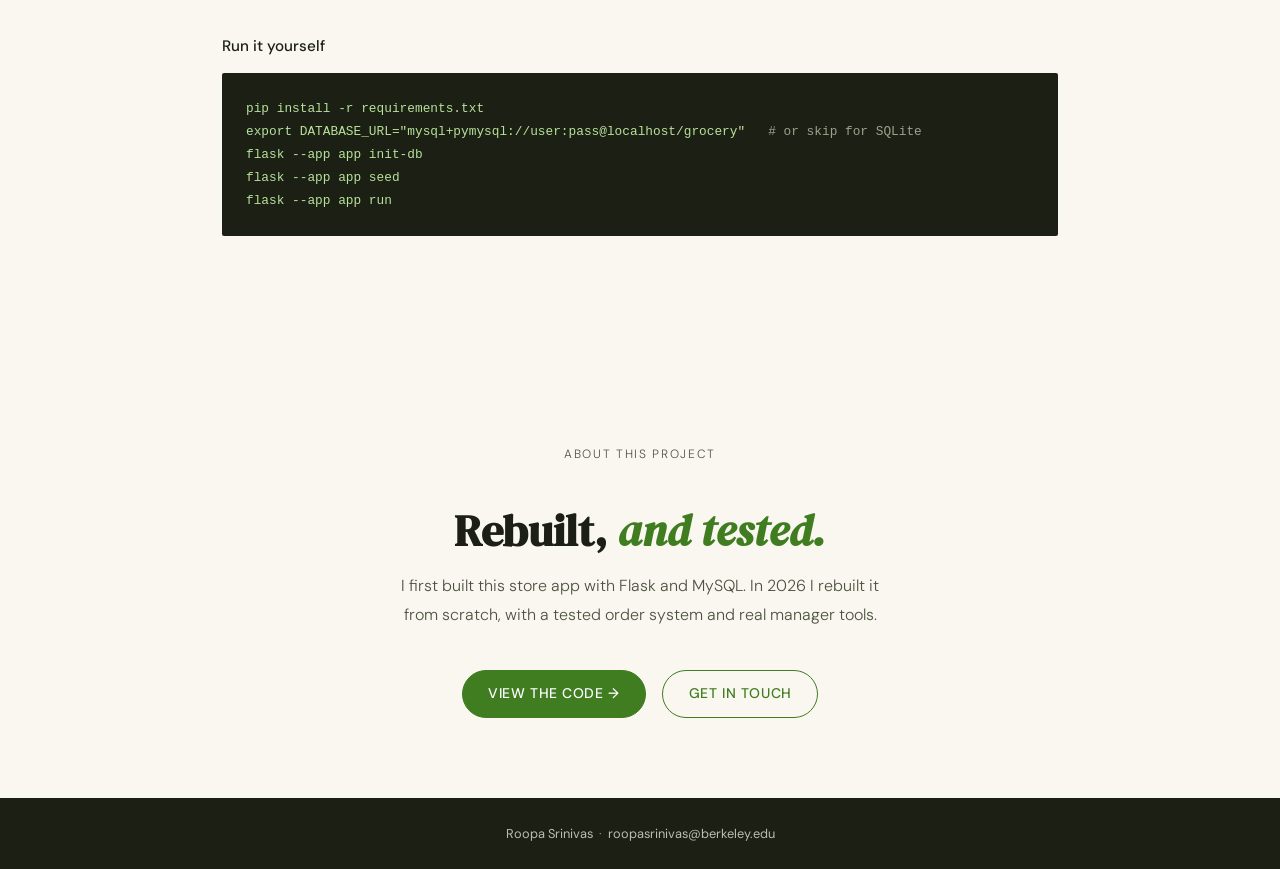
==== commit 92e7a27a: "Produce-stand colors with automatic light and dark mode The project page and the Flask app now use a" ====
--- a/index.html
+++ b/index.html
@@ -5,124 +5,185 @@
 <meta name="viewport" content="width=device-width, initial-scale=1.0"/>
 <title>Grocery Store App — Roopa Srinivas</title>
 <meta name="description" content="A grocery storefront and manager tools on MySQL and Flask, with orders that can never oversell, tested against a real MySQL server."/>
+<meta name="theme-color" content="#11160F" media="(prefers-color-scheme: dark)"/>
+<meta name="theme-color" content="#FAF7F0" media="(prefers-color-scheme: light)"/>
 <link href="https://fonts.googleapis.com/css2?family=DM+Serif+Display:ital@0;1&family=DM+Sans:wght@300;400;500&display=swap" rel="stylesheet"/>
 <style>
 *, *::before, *::after { box-sizing: border-box; margin: 0; padding: 0; }
 :root {
-  --green: #1A3C2E;
-  --green-mid: #2D6A4F;
-  --green-light: #52B788;
-  --cream: #F4F0E8;
-  --ink: #111109;
-  --muted: #6B6B5A;
-  --border: rgba(26,60,46,0.15);
+  /* Produce stand: leaf green and tomato. Dark by default; light follows the device setting below. */
+  color-scheme: dark;
+  --bg: #11160F;
+  --surface: #191F16;
+  --surface2: #20271C;
+  --ink: #EEF2E8;
+  --ink2: #B6C0AA;
+  --ink3: #8C9681;
+  --accent: #A3D977;
+  --accent-hover: #B8E595;
+  --on-accent: #172507;
+  --accent-soft: rgba(163,217,119,0.16);
+  --second: #E76F51;
+  --step-num: rgba(231,111,81,0.45);
+  --border: rgba(238,242,232,0.12);
+  --border-soft: rgba(238,242,232,0.06);
+  --nav-bg: rgba(17,22,15,0.92);
+  --hero-bg: #182212;
+  --hero-ink: #F3F1E6;
+  --hero-ink2: rgba(243,241,230,0.75);
+  --hero-accent: #A3D977;
+  --hero-accent-hover: #B8E595;
+  --hero-on-accent: #172507;
+  --hero-blob: #2C4220;
+  --hero-line: rgba(243,241,230,0.3);
+  --hero-wash: rgba(243,241,230,0.08);
+  --code-bg: #0A0E09;
+  --code-ink: #A3D977;
+  --code-comment: #8C9681;
+  --footer-bg: #0A0E09;
+  --footer-ink: rgba(243,241,230,0.55);
+  --footer-link: rgba(243,241,230,0.75);
+  --shadow: rgba(0,0,0,0.5);
+  --ok-bg: rgba(163,217,119,0.16); --ok-ink: #B7E29A;
+  --warn-bg: rgba(234,179,8,0.16); --warn-ink: #F2C94C;
+  --bad-bg: rgba(248,113,113,0.16); --bad-ink: #F8A5A5;
   --serif: 'DM Serif Display', Georgia, serif;
   --sans: 'DM Sans', system-ui, sans-serif;
 }
+@media (prefers-color-scheme: light) {
+  :root {
+    color-scheme: light;
+    --bg: #FAF7F0;
+    --surface: #FFFFFF;
+    --surface2: #F1ECE0;
+    --ink: #1B1F14;
+    --ink2: #4C5440;
+    --ink3: #6E7663;
+    --accent: #3F7D20;
+    --accent-hover: #2F6017;
+    --on-accent: #FFFFFF;
+    --accent-soft: #E4F0D8;
+    --second: #C2410C;
+    --step-num: rgba(194,65,12,0.3);
+    --border: rgba(27,31,20,0.12);
+    --border-soft: rgba(27,31,20,0.06);
+    --nav-bg: rgba(250,247,240,0.92);
+    --hero-bg: #24401B;
+    --hero-blob: #3F7D20;
+    --code-bg: #1B1F14;
+    --code-ink: #B7E29A;
+    --code-comment: #9AA38D;
+    --footer-bg: #1B1F14;
+    --shadow: rgba(27,31,20,0.35);
+    --ok-bg: #E4F0D8; --ok-ink: #2F6017;
+    --warn-bg: #FEF3C7; --warn-ink: #92400E;
+    --bad-bg: #FEE2E2; --bad-ink: #991B1B;
+  }
+}
 html { scroll-behavior: smooth; }
-body { font-family: var(--sans); background: var(--cream); color: var(--ink); font-size: 16px; line-height: 1.7; }
+body { font-family: var(--sans); background: var(--bg); color: var(--ink); font-size: 16px; line-height: 1.7; }
 
 nav {
   position: fixed; top: 0; left: 0; right: 0; z-index: 100;
   display: flex; align-items: center; justify-content: space-between;
   padding: 1.25rem 3rem;
-  background: rgba(244,240,232,0.92);
+  background: var(--nav-bg);
   backdrop-filter: blur(10px);
   border-bottom: 1px solid var(--border);
 }
 .nav-logo { font-family: var(--serif); font-size: 1.25rem; color: var(--ink); text-decoration: none; letter-spacing: 0.01em; }
 .nav-links { display: flex; gap: 2rem; list-style: none; }
-.nav-links a { font-size: 0.875rem; font-weight: 400; color: var(--muted); text-decoration: none; letter-spacing: 0.04em; text-transform: uppercase; transition: color 0.2s; }
-.nav-links a:hover { color: var(--green-mid); }
+.nav-links a { font-size: 0.875rem; font-weight: 400; color: var(--ink2); text-decoration: none; letter-spacing: 0.04em; text-transform: uppercase; transition: color 0.2s; }
+.nav-links a:hover { color: var(--accent); }
 
 section { padding: 7rem 0; }
 .container { max-width: 900px; margin: 0 auto; padding: 0 2rem; }
 
-#hero { min-height: 100vh; display: flex; align-items: center; padding-top: 6rem; padding-bottom: 2rem; background: var(--green); position: relative; overflow: hidden; }
-#hero::before { content: ''; position: absolute; top: -120px; right: -120px; width: 520px; height: 520px; border-radius: 50%; background: var(--green-mid); opacity: 0.4; pointer-events: none; }
-#hero::after { content: ''; position: absolute; bottom: -80px; left: -80px; width: 300px; height: 300px; border-radius: 50%; background: var(--green-light); opacity: 0.15; pointer-events: none; }
+#hero { min-height: 100vh; display: flex; align-items: center; padding-top: 6rem; padding-bottom: 2rem; background: var(--hero-bg); position: relative; overflow: hidden; }
+#hero::before { content: ''; position: absolute; top: -120px; right: -120px; width: 520px; height: 520px; border-radius: 50%; background: var(--hero-blob); opacity: 0.5; pointer-events: none; }
+#hero::after { content: ''; position: absolute; bottom: -80px; left: -80px; width: 300px; height: 300px; border-radius: 50%; background: var(--second); opacity: 0.18; pointer-events: none; }
 #hero .container { max-width: 1100px; padding: 0 1rem; }
 .hero-inner { display: grid; grid-template-columns: 1fr 1.25fr; gap: 2.5rem; align-items: center; width: 100%; }
 .hero-text { position: relative; z-index: 1; }
 .app-wrap { position: relative; z-index: 1; animation: fadeUp 0.8s 0.2s ease both; }
 @media (max-width: 800px) { .hero-inner { grid-template-columns: 1fr; gap: 3rem; } .app-wrap { display: none; } }
 
-.hero-eyebrow { font-size: 0.8rem; font-weight: 500; letter-spacing: 0.12em; text-transform: uppercase; color: var(--green-light); margin-bottom: 1.25rem; }
-.hero-name { font-family: var(--serif); font-size: clamp(2.5rem, 7vw, 5rem); line-height: 1.05; color: var(--cream); margin-bottom: 1.5rem; }
-.hero-name em { font-style: italic; color: var(--green-light); }
-.hero-desc { font-size: 1.125rem; color: rgba(244,240,232,0.75); max-width: 520px; margin-bottom: 2.5rem; font-weight: 300; line-height: 1.75; }
+.hero-eyebrow { font-size: 0.8rem; font-weight: 500; letter-spacing: 0.12em; text-transform: uppercase; color: var(--hero-accent); margin-bottom: 1.25rem; }
+.hero-name { font-family: var(--serif); font-size: clamp(2.5rem, 7vw, 5rem); line-height: 1.05; color: var(--hero-ink); margin-bottom: 1.5rem; }
+.hero-name em { font-style: italic; color: var(--hero-accent); }
+.hero-desc { font-size: 1.125rem; color: var(--hero-ink2); max-width: 520px; margin-bottom: 2.5rem; font-weight: 300; line-height: 1.75; }
 .hero-links { display: flex; gap: 1rem; flex-wrap: wrap; align-items: center; }
 
 .btn { display: inline-flex; align-items: center; gap: 0.4rem; padding: 0.7rem 1.6rem; border-radius: 100px; font-size: 0.875rem; font-weight: 500; letter-spacing: 0.04em; text-transform: uppercase; text-decoration: none; transition: all 0.2s; cursor: pointer; }
-.btn-primary { background: var(--green-light); color: var(--green); border: 1.5px solid var(--green-light); }
-.btn-primary:hover { background: #74C69D; border-color: #74C69D; }
-.btn-ghost { background: transparent; color: var(--cream); border: 1.5px solid rgba(244,240,232,0.35); }
-.btn-ghost:hover { border-color: var(--cream); background: rgba(244,240,232,0.08); }
-.btn-dark { background: var(--green); color: var(--cream); border: 1.5px solid var(--green); }
-.btn-dark:hover { background: var(--green-mid); border-color: var(--green-mid); }
-.btn-outline-dark { background: transparent; color: var(--green); border: 1.5px solid var(--green); }
-.btn-outline-dark:hover { background: var(--green); color: var(--cream); }
-
-.section-label { font-size: 0.75rem; font-weight: 500; letter-spacing: 0.14em; text-transform: uppercase; color: var(--green-mid); margin-bottom: 0.75rem; }
+.btn-primary { background: var(--hero-accent); color: var(--hero-on-accent); border: 1.5px solid var(--hero-accent); }
+.btn-primary:hover { background: var(--hero-accent-hover); border-color: var(--hero-accent-hover); }
+.btn-ghost { background: transparent; color: var(--hero-ink); border: 1.5px solid var(--hero-line); }
+.btn-ghost:hover { border-color: var(--hero-ink); background: var(--hero-wash); }
+.btn-dark { background: var(--accent); color: var(--on-accent); border: 1.5px solid var(--accent); }
+.btn-dark:hover { background: var(--accent-hover); border-color: var(--accent-hover); }
+.btn-outline-dark { background: transparent; color: var(--accent); border: 1.5px solid var(--accent); }
+.btn-outline-dark:hover { background: var(--accent); color: var(--on-accent); }
+
+.section-label { font-size: 0.75rem; font-weight: 500; letter-spacing: 0.14em; text-transform: uppercase; color: var(--accent); margin-bottom: 0.75rem; }
 .section-title { font-family: var(--serif); font-size: clamp(2rem, 4vw, 2.75rem); line-height: 1.15; color: var(--ink); margin-bottom: 3rem; }
-.section-title em { font-style: italic; color: var(--green-mid); }
-.section-sub { font-size: 0.95rem; font-weight: 300; color: var(--muted); max-width: 520px; line-height: 1.8; margin-bottom: 2rem; }
-
-.stats-strip { background: rgba(26,60,46,0.08); border-top: 1px solid var(--border); border-bottom: 1px solid var(--border); padding: 2.5rem 3rem; display: flex; justify-content: center; gap: 5rem; flex-wrap: wrap; }
+.section-title em { font-style: italic; color: var(--accent); }
+.section-sub { font-size: 0.95rem; font-weight: 300; color: var(--ink2); max-width: 520px; line-height: 1.8; margin-bottom: 2rem; }
+
+.stats-strip { background: var(--surface2); border-top: 1px solid var(--border); border-bottom: 1px solid var(--border); padding: 2.5rem 3rem; display: flex; justify-content: center; gap: 5rem; flex-wrap: wrap; }
 .stat { text-align: center; }
-.stat-num { font-family: var(--serif); font-size: 2.5rem; color: var(--green); line-height: 1; margin-bottom: 0.3rem; }
-.stat-label { font-size: 0.75rem; color: var(--muted); letter-spacing: 0.06em; text-transform: uppercase; }
-
-#features { background: #fff; }
+.stat-num { font-family: var(--serif); font-size: 2.5rem; color: var(--accent); line-height: 1; margin-bottom: 0.3rem; }
+.stat-label { font-size: 0.75rem; color: var(--ink2); letter-spacing: 0.06em; text-transform: uppercase; }
+
+#features { background: var(--surface); }
 .features-grid { display: grid; grid-template-columns: repeat(auto-fit, minmax(260px, 1fr)); gap: 1.5rem; }
-.feature-card { padding: 1.75rem; border: 1px solid var(--border); border-radius: 2px; background: var(--cream); transition: border-color 0.2s, transform 0.2s; }
-.feature-card:hover { border-color: var(--green-mid); transform: translateY(-2px); }
+.feature-card { padding: 1.75rem; border: 1px solid var(--border); border-radius: 2px; background: var(--bg); transition: border-color 0.2s, transform 0.2s; }
+.feature-card:hover { border-color: var(--accent); transform: translateY(-2px); }
 .feature-icon { font-size: 1.6rem; margin-bottom: 0.9rem; }
 .feature-title { font-size: 1rem; font-weight: 500; color: var(--ink); margin-bottom: 0.5rem; }
-.feature-desc { font-size: 0.875rem; color: var(--muted); font-weight: 300; line-height: 1.7; }
-
-#how { background: var(--cream); }
+.feature-desc { font-size: 0.875rem; color: var(--ink2); font-weight: 300; line-height: 1.7; }
+
+#how { background: var(--bg); }
 .steps { display: grid; grid-template-columns: repeat(4, 1fr); gap: 2rem; }
-.step-num { font-family: var(--serif); font-size: 3rem; color: rgba(82,183,136,0.2); line-height: 1; margin-bottom: 0.75rem; }
+.step-num { font-family: var(--serif); font-size: 3rem; color: var(--step-num); line-height: 1; margin-bottom: 0.75rem; }
 .step-title { font-size: 1rem; font-weight: 500; color: var(--ink); margin-bottom: 0.5rem; }
-.step-desc { font-size: 0.875rem; font-weight: 300; color: var(--muted); line-height: 1.7; }
-
-#demo { background: #fff; }
+.step-desc { font-size: 0.875rem; font-weight: 300; color: var(--ink2); line-height: 1.7; }
+
+#demo { background: var(--surface); }
 .demo-tabs { display: flex; gap: 0.5rem; margin-bottom: 2rem; flex-wrap: wrap; }
-.demo-tab { padding: 0.45rem 1.1rem; font-size: 0.8rem; letter-spacing: 0.04em; text-transform: uppercase; font-weight: 500; border: 1px solid var(--border); border-radius: 100px; cursor: pointer; color: var(--muted); background: transparent; transition: all 0.2s; font-family: var(--sans); }
-.demo-tab.active, .demo-tab:hover { background: var(--green); color: var(--cream); border-color: var(--green); }
+.demo-tab { padding: 0.45rem 1.1rem; font-size: 0.8rem; letter-spacing: 0.04em; text-transform: uppercase; font-weight: 500; border: 1px solid var(--border); border-radius: 100px; cursor: pointer; color: var(--ink2); background: transparent; transition: all 0.2s; font-family: var(--sans); }
+.demo-tab.active, .demo-tab:hover { background: var(--accent); color: var(--on-accent); border-color: var(--accent); }
 .demo-panel { display: none; }
 .demo-panel.active { display: block; }
 table { width: 100%; border-collapse: collapse; font-size: 0.875rem; }
-th { text-align: left; padding: 0.6rem 1rem; font-size: 0.7rem; font-weight: 500; letter-spacing: 0.08em; text-transform: uppercase; color: var(--muted); border-bottom: 1px solid var(--border); }
-td { padding: 0.65rem 1rem; border-bottom: 1px solid rgba(26,60,46,0.07); color: var(--ink); }
+th { text-align: left; padding: 0.6rem 1rem; font-size: 0.7rem; font-weight: 500; letter-spacing: 0.08em; text-transform: uppercase; color: var(--ink2); border-bottom: 1px solid var(--border); }
+td { padding: 0.65rem 1rem; border-bottom: 1px solid var(--border-soft); color: var(--ink); }
 tr:last-child td { border-bottom: none; }
 .badge { display: inline-block; font-size: 0.7rem; font-weight: 500; padding: 0.15rem 0.55rem; border-radius: 100px; }
-.badge-green { background: #d1fae5; color: #065f46; }
-.badge-yellow { background: #fef3c7; color: #92400e; }
-.badge-red { background: #fee2e2; color: #991b1b; }
-.order-card { border: 1px solid var(--border); border-radius: 2px; padding: 1rem 1.25rem; margin-bottom: 0.75rem; display: flex; justify-content: space-between; align-items: center; gap: 1rem; background: var(--cream); flex-wrap: wrap; }
+.badge-green { background: var(--ok-bg); color: var(--ok-ink); }
+.badge-yellow { background: var(--warn-bg); color: var(--warn-ink); }
+.badge-red { background: var(--bad-bg); color: var(--bad-ink); }
+.order-card { border: 1px solid var(--border); border-radius: 2px; padding: 1rem 1.25rem; margin-bottom: 0.75rem; display: flex; justify-content: space-between; align-items: center; gap: 1rem; background: var(--bg); flex-wrap: wrap; }
 .order-id { font-weight: 500; font-size: 0.875rem; color: var(--ink); margin-bottom: 0.2rem; }
-.order-items { font-size: 0.8rem; color: var(--muted); }
+.order-items { font-size: 0.8rem; color: var(--ink2); }
 .order-meta { text-align: right; }
 .order-total { font-weight: 500; font-size: 0.9rem; color: var(--ink); }
-.code-block { background: #0D1F18; color: var(--green-light); border-radius: 2px; padding: 1.5rem; font-family: 'Courier New', monospace; font-size: 0.8rem; line-height: 1.8; overflow-x: auto; margin-bottom: 1rem; }
-.code-block .comment { color: #86b89c; }
-.code-success { font-size: 0.78rem; color: var(--green-light); padding: 0.5rem 0; }
-
-#tech { background: var(--cream); }
+.code-block { background: var(--code-bg); color: var(--code-ink); border-radius: 2px; padding: 1.5rem; font-family: 'Courier New', monospace; font-size: 0.8rem; line-height: 1.8; overflow-x: auto; margin-bottom: 1rem; }
+.code-block .comment { color: var(--code-comment); }
+.code-success { font-size: 0.78rem; color: var(--accent); padding: 0.5rem 0; }
+
+#tech { background: var(--bg); }
 .tech-grid { display: flex; flex-wrap: wrap; gap: 0.75rem; margin-top: 0.5rem; }
-.tech-pill { display: inline-flex; align-items: center; gap: 0.5rem; padding: 0.5rem 1.1rem; background: white; border: 1px solid var(--border); border-radius: 100px; font-size: 0.85rem; color: var(--green); transition: border-color 0.2s, background 0.2s; }
-.tech-pill:hover { border-color: var(--green-mid); background: #EAF5EE; }
-
-#cta { background: var(--cream); text-align: center; padding: 5rem 0; }
+.tech-pill { display: inline-flex; align-items: center; gap: 0.5rem; padding: 0.5rem 1.1rem; background: var(--surface); border: 1px solid var(--border); border-radius: 100px; font-size: 0.85rem; color: var(--ink); transition: border-color 0.2s, background 0.2s; }
+.tech-pill:hover { border-color: var(--accent); background: var(--accent-soft); }
+
+#cta { background: var(--bg); text-align: center; padding: 5rem 0; }
 #cta .section-title { margin: 0 auto 1rem; }
-#cta p { color: var(--muted); max-width: 480px; margin: 0 auto 2.5rem; font-weight: 300; line-height: 1.8; }
+#cta p { color: var(--ink2); max-width: 480px; margin: 0 auto 2.5rem; font-weight: 300; line-height: 1.8; }
 .cta-buttons { display: flex; justify-content: center; gap: 1rem; flex-wrap: wrap; }
 
-footer { background: var(--ink); border-top: 1px solid rgba(255,255,255,0.06); text-align: center; padding: 1.5rem; font-size: 0.8rem; color: rgba(244,240,232,0.4); }
-footer a { color: rgba(244,240,232,0.6); text-decoration: none; }
-footer a:hover { color: var(--green-light); }
+footer { background: var(--footer-bg); border-top: 1px solid var(--border); text-align: center; padding: 1.5rem; font-size: 0.8rem; color: var(--footer-ink); }
+footer a { color: var(--footer-link); text-decoration: none; }
+footer a:hover { color: var(--hero-accent); }
 
 @media (max-width: 700px) {
   nav { padding: 1rem 1.5rem; }
@@ -138,8 +199,8 @@
 .hero-links { animation: fadeUp 0.6s 0.3s ease both; }
 /* Back to the projects on roopa-srinivas.github.io, on every project page. */
 .nav-left { display: flex; align-items: center; gap: 1rem; min-width: 0; }
-.nav-back { display: inline-flex; align-items: center; gap: 0.3rem; font-size: 0.8rem; font-weight: 500; color: var(--muted); text-decoration: none; padding: 0.35rem 0.85rem; border: 1px solid var(--border); border-radius: 999px; white-space: nowrap; transition: color 0.2s, border-color 0.2s; }
-.nav-back:hover { color: var(--green-mid); border-color: var(--green-mid); }
+.nav-back { display: inline-flex; align-items: center; gap: 0.3rem; font-size: 0.8rem; font-weight: 500; color: var(--ink2); text-decoration: none; padding: 0.35rem 0.85rem; border: 1px solid var(--border); border-radius: 999px; white-space: nowrap; transition: color 0.2s, border-color 0.2s; }
+.nav-back:hover { color: var(--accent); border-color: var(--accent); }
 @media (max-width: 700px) {
   .nav-back .long { display: none; }
   .nav-logo { white-space: nowrap; font-size: 1.05rem; }
@@ -147,16 +208,16 @@
   .nav-links { display: none; }
 }
 /* Rebuild: real screenshots, tests. */
-.hero-shot { display: block; width: 100%; height: auto; border-radius: 14px; border: 1px solid rgba(82,183,136,0.3); box-shadow: 0 24px 60px rgba(0,0,0,0.35); }
-.shot { display: block; width: 100%; height: auto; border-radius: 12px; border: 1px solid var(--border); box-shadow: 0 16px 40px -18px rgba(26,60,46,0.4); }
-code { font-family: ui-monospace, Menlo, monospace; font-size: 0.85em; background: rgba(26,60,46,0.08); padding: 0.05rem 0.3rem; border-radius: 4px; }
+.hero-shot { display: block; width: 100%; height: auto; border-radius: 14px; border: 1px solid var(--hero-line); box-shadow: 0 24px 60px rgba(0,0,0,0.35); }
+.shot { display: block; width: 100%; height: auto; border-radius: 12px; border: 1px solid var(--border); box-shadow: 0 16px 40px -18px var(--shadow); }
+code { font-family: ui-monospace, Menlo, monospace; font-size: 0.85em; background: var(--surface2); padding: 0.05rem 0.3rem; border-radius: 4px; }
 pre.code-block { white-space: pre; }
-#tests { background: var(--cream); }
+#tests { background: var(--bg); }
 .test-grid { display: grid; grid-template-columns: repeat(auto-fit, minmax(250px, 1fr)); gap: 1rem; }
-.test { background: #fff; border: 1px solid var(--border); border-radius: 12px; padding: 1.2rem; display: flex; flex-direction: column; gap: 0.35rem; }
+.test { background: var(--surface); border: 1px solid var(--border); border-radius: 12px; padding: 1.2rem; display: flex; flex-direction: column; gap: 0.35rem; }
 .test b { font-weight: 500; }
-.test b::before { content: "✓ "; color: var(--green-mid); }
-.test span { font-size: 0.875rem; color: var(--muted); font-weight: 300; line-height: 1.6; }
+.test b::before { content: "✓ "; color: var(--accent); }
+.test span { font-size: 0.875rem; color: var(--ink2); font-weight: 300; line-height: 1.6; }
 .run-title { margin: 2.5rem 0 0.75rem; font-weight: 500; color: var(--ink); }
 @media (max-width: 800px) { .steps { grid-template-columns: 1fr 1fr; } }
 </style>
@@ -190,7 +251,7 @@
         </div>
       </div>
       <div class="app-wrap">
-        <img class="hero-shot" src="screenshots/shop.jpg" width="1541" height="784" alt="The Fresh Market storefront: product cards with prices and stock warnings, category filters, and a cart with three items totaling $28.66."/>
+        <img class="hero-shot" src="screenshots/shop.jpg" width="1512" height="789" alt="The Fresh Market storefront: product cards with prices and stock warnings, category filters, and a cart with three items totaling $29.46."/>
       </div>
     </div>
   </div>
@@ -243,10 +304,10 @@
       <button class="demo-tab" role="tab" onclick="showTab('t-reports', this)">Reports</button>
       <button class="demo-tab" role="tab" onclick="showTab('t-code', this)">Order code</button>
     </div>
-    <div id="t-shop" class="demo-panel active"><img class="shot" src="screenshots/shop.jpg" loading="lazy" alt="Storefront with search, category chips, product cards and a cart." width="1541" height="784"/></div>
-    <div id="t-orders" class="demo-panel"><img class="shot" src="screenshots/orders.jpg" loading="lazy" alt="Orders table with status badges and Mark shipped, Cancel and Mark delivered buttons." width="1541" height="784"/></div>
-    <div id="t-inventory" class="demo-panel"><img class="shot" src="screenshots/inventory.jpg" loading="lazy" alt="Inventory with totals, low and out of stock badges, and restock controls." width="1541" height="784"/></div>
-    <div id="t-reports" class="demo-panel"><img class="shot" src="screenshots/reports.jpg" loading="lazy" alt="Reports: revenue by category with its SQL query shown, and top products." width="1455" height="823"/></div>
+    <div id="t-shop" class="demo-panel active"><img class="shot" src="screenshots/shop.jpg" loading="lazy" alt="Storefront with search, category chips, product cards and a cart." width="1512" height="789"/></div>
+    <div id="t-orders" class="demo-panel"><img class="shot" src="screenshots/orders.jpg" loading="lazy" alt="Orders table with status badges and Mark shipped, Cancel and Mark delivered buttons." width="1512" height="789"/></div>
+    <div id="t-inventory" class="demo-panel"><img class="shot" src="screenshots/inventory.jpg" loading="lazy" alt="Inventory with totals, low and out of stock badges, and restock controls." width="1512" height="789"/></div>
+    <div id="t-reports" class="demo-panel"><img class="shot" src="screenshots/reports.jpg" loading="lazy" alt="Reports: revenue by category with its SQL query shown, and top products." width="1512" height="789"/></div>
     <div id="t-code" class="demo-panel">
 <pre class="code-block"><span class="comment"># app/orders.py: take the stock, or take nothing</span>
 for product_id in sorted(lines):          <span class="comment"># id order: no deadlocks</span>
